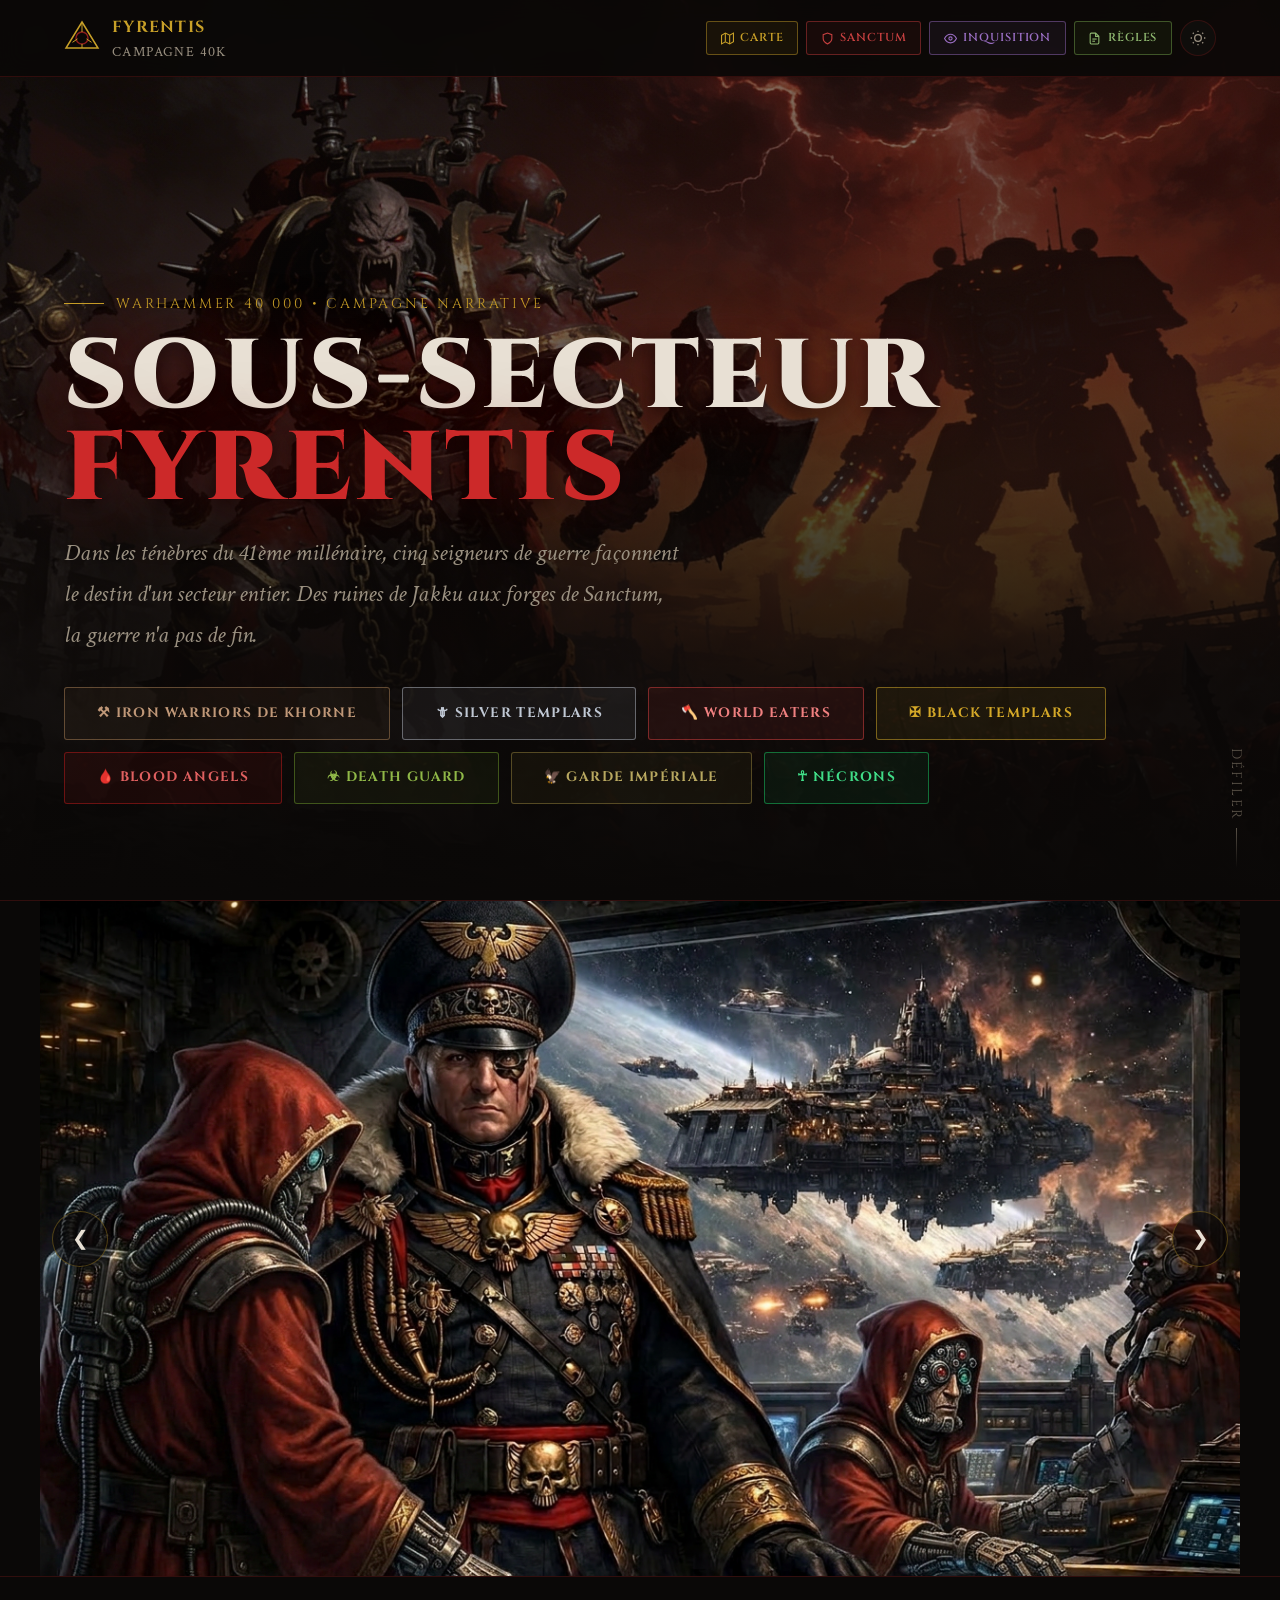
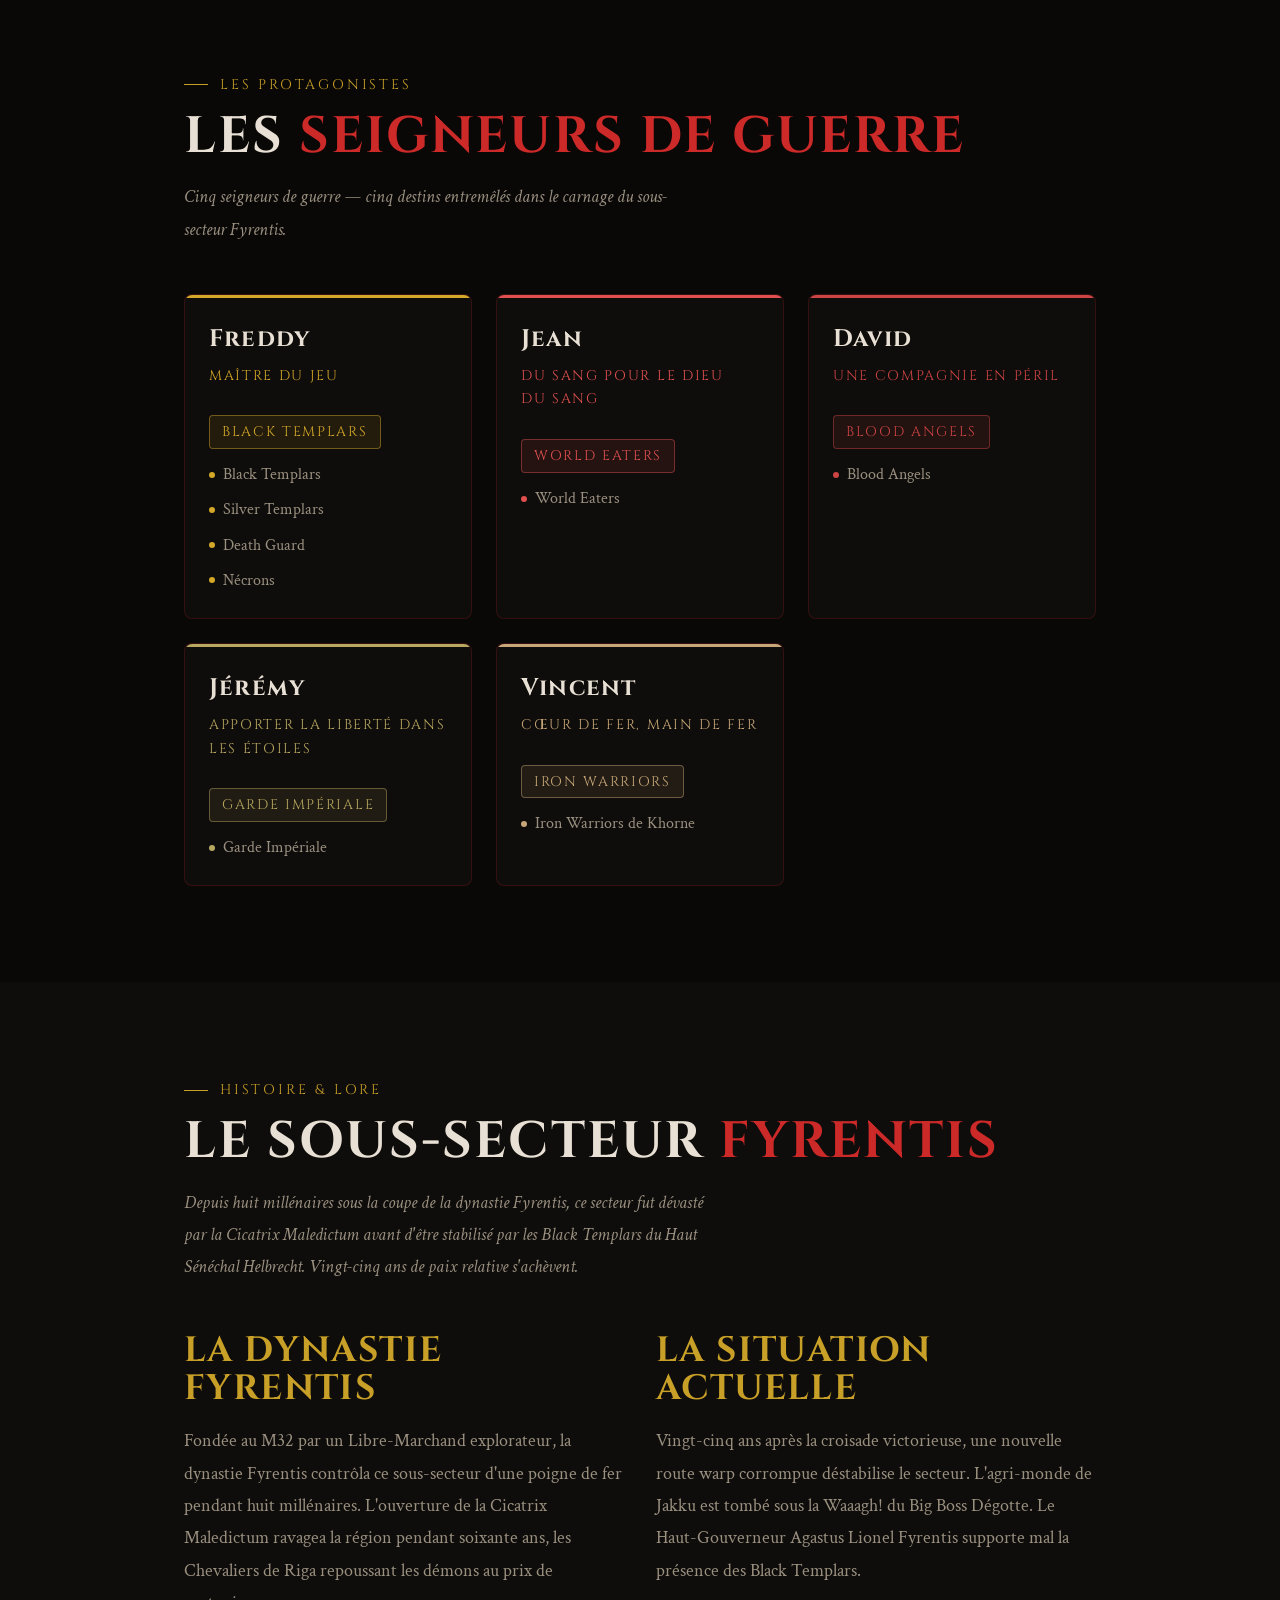
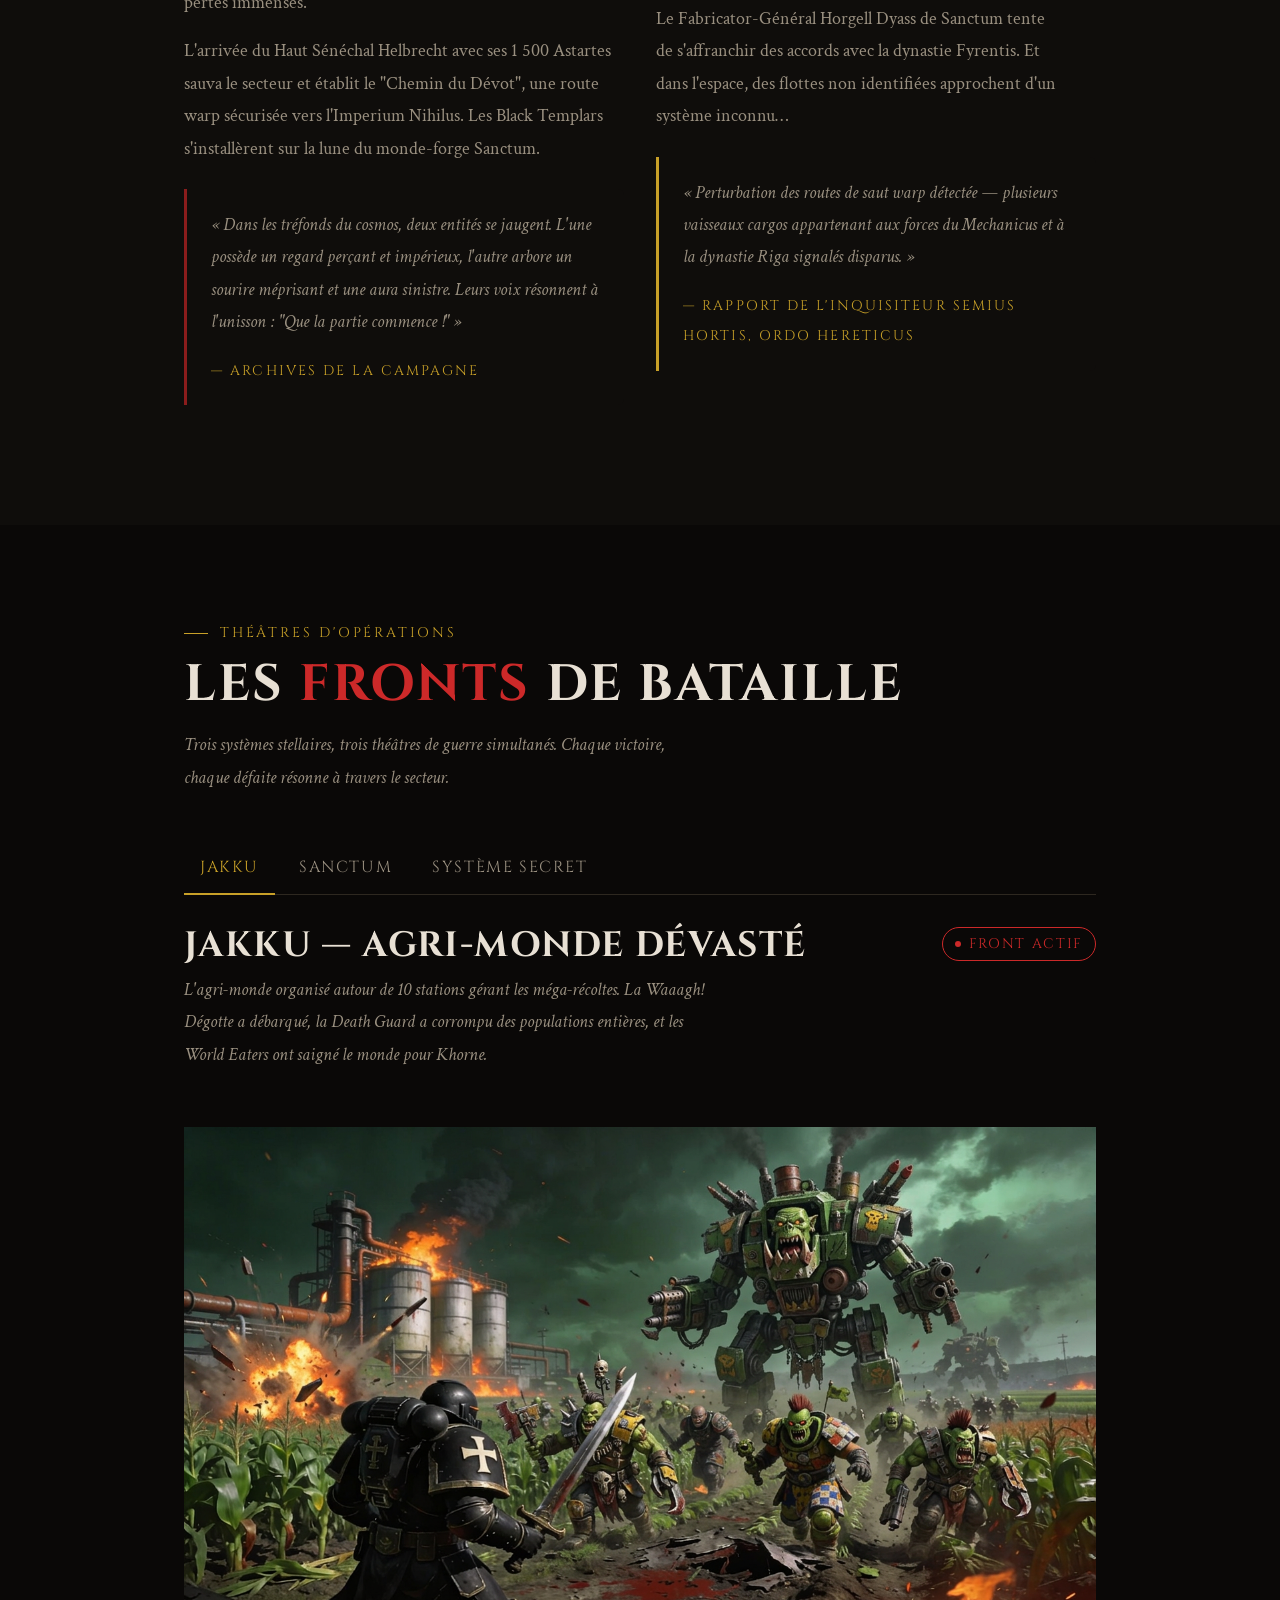
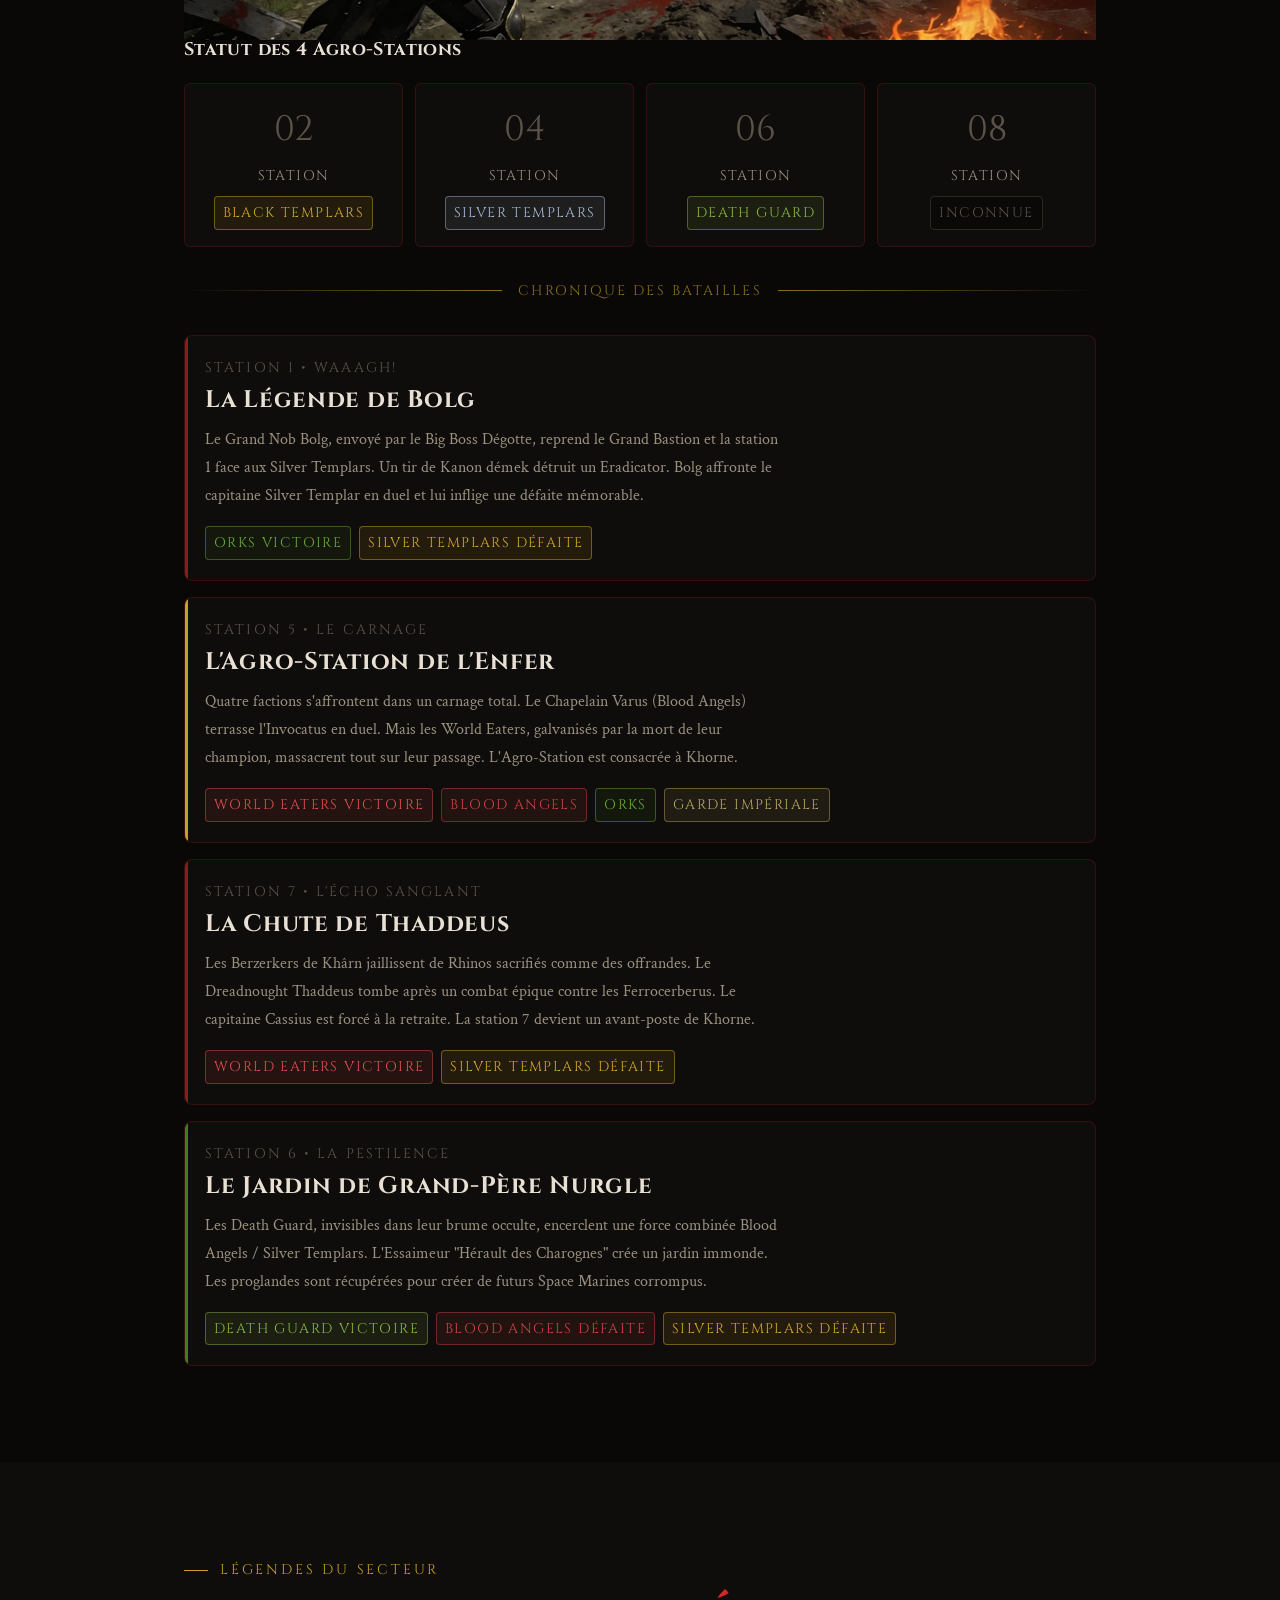
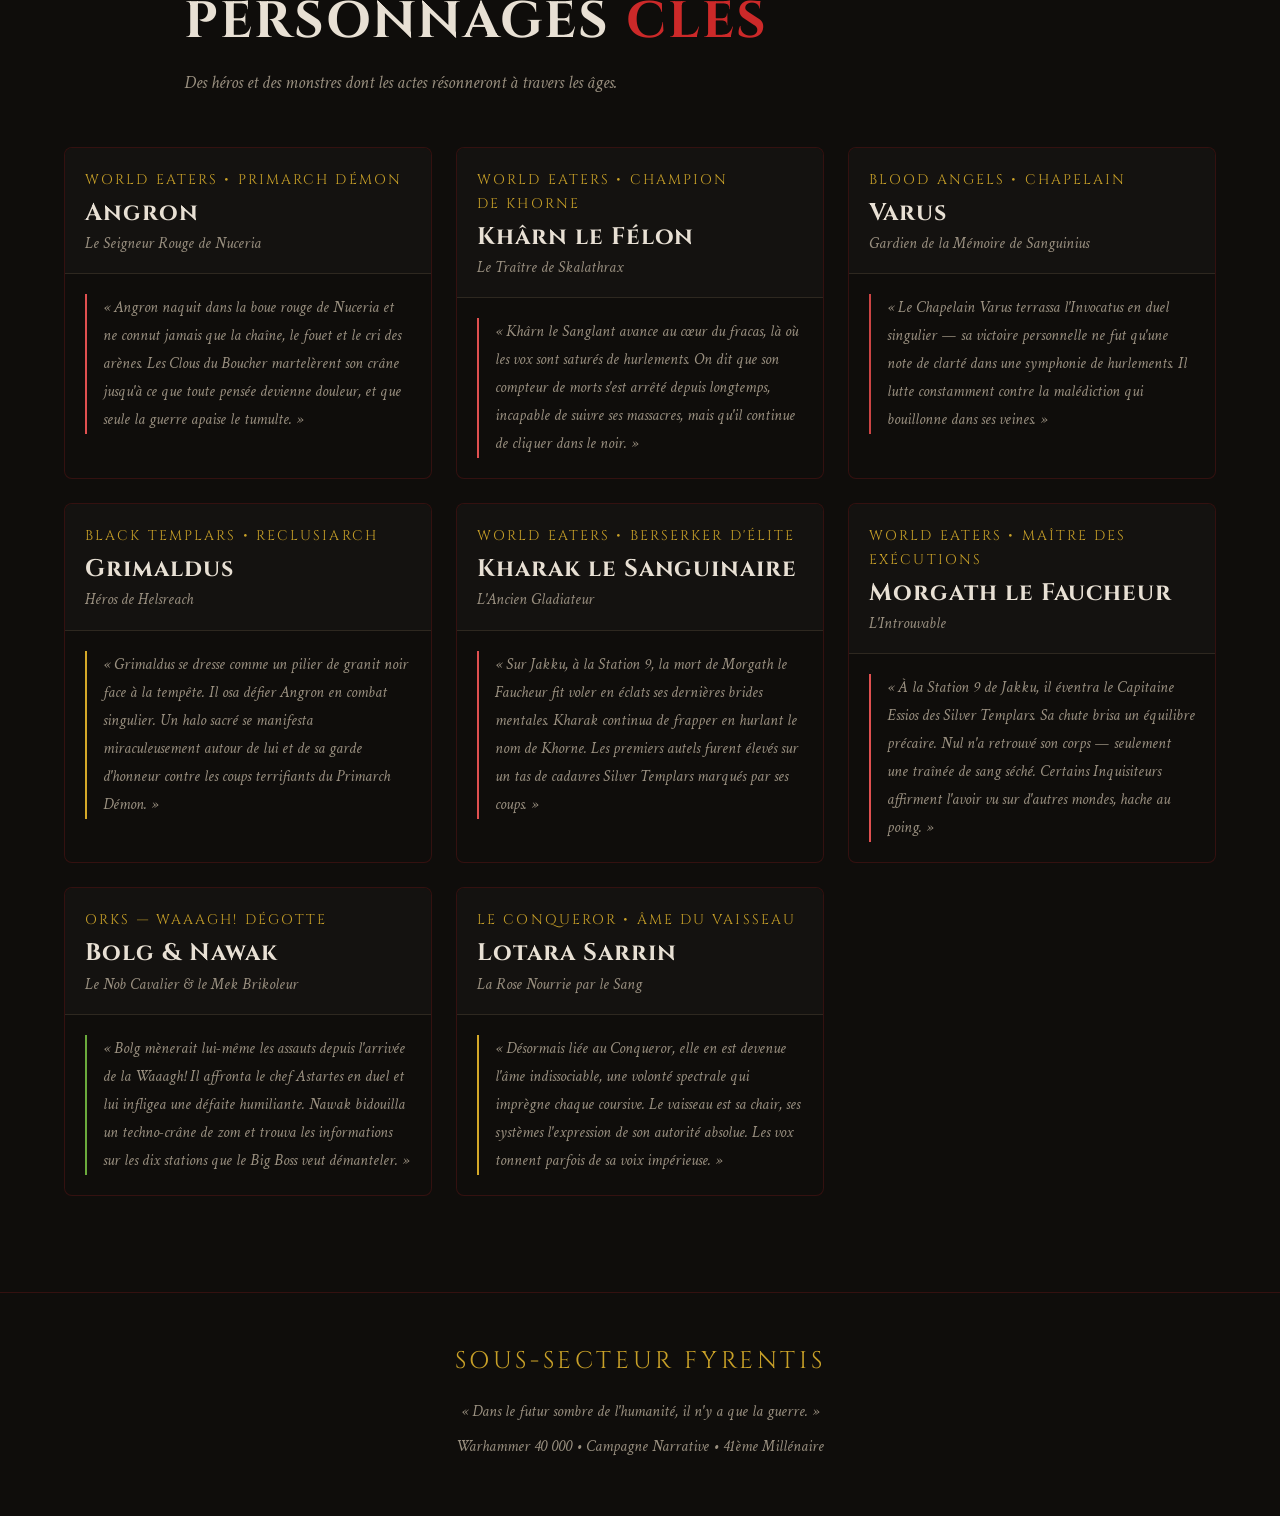
==== index.html @ fc130195 "image en plus" ====
<!DOCTYPE html>
<html lang="fr" data-theme="dark">
<head>
  <meta charset="UTF-8">
  <meta name="viewport" content="width=device-width, initial-scale=1.0">
  <title>Campagne Fyrentis — Warhammer 40K</title>
  <link rel="preconnect" href="https://fonts.googleapis.com">
  <link rel="preconnect" href="https://fonts.gstatic.com" crossorigin>
  <link href="https://fonts.googleapis.com/css2?family=Cinzel:wght@400;600;700;900&family=Crimson+Text:ital,wght@0,400;0,600;1,400&display=swap" rel="stylesheet">
  <link rel="stylesheet" href="assets/css/style.css">
  <style>
    /* ── BOUTONS DE NAVIGATION PAGES ─────────────────────────────────────── */
    .nav-page-links {
      display: flex;
      gap: 0.5rem;
      align-items: center;
    }
    .btn-nav-page {
      display: inline-flex;
      align-items: center;
      gap: 0.4rem;
      padding: 0.4rem 0.85rem;
      font-family: 'Cinzel', serif;
      font-size: 0.72rem;
      font-weight: 600;
      letter-spacing: 0.08em;
      text-transform: uppercase;
      text-decoration: none;
      border-radius: 3px;
      border: 1px solid;
      transition: background 180ms ease, color 180ms ease, border-color 180ms ease, box-shadow 180ms ease;
      cursor: pointer;
      white-space: nowrap;
    }
    .btn-nav-page--carte {
      color: #c8a028;
      border-color: rgba(200, 160, 40, 0.45);
      background: rgba(200, 160, 40, 0.07);
    }
    .btn-nav-page--carte:hover {
      background: rgba(200, 160, 40, 0.18);
      border-color: #c8a028;
      box-shadow: 0 0 10px rgba(200, 160, 40, 0.25);
      color: #e8c050;
    }
    .btn-nav-page--sanctum {
      color: #c84040;
      border-color: rgba(200, 60, 60, 0.45);
      background: rgba(200, 60, 60, 0.07);
    }
    .btn-nav-page--sanctum:hover {
      background: rgba(200, 60, 60, 0.18);
      border-color: #c84040;
      box-shadow: 0 0 10px rgba(200, 60, 60, 0.25);
      color: #e06060;
    }
    /* ── RÈGLES : Thème Codex Warhammer — vert bronze / parchamin de guerre ── */
    .btn-nav-page--regles {
      color: #8fb870;
      border-color: rgba(120, 168, 80, 0.45);
      background: rgba(80, 120, 40, 0.10);
    }
    .btn-nav-page--regles:hover {
      background: rgba(90, 130, 45, 0.22);
      border-color: #9ac878;
      box-shadow: 0 0 12px rgba(100, 160, 50, 0.30), 0 0 4px rgba(180, 140, 60, 0.15);
      color: #b8d898;
    }
    .btn-nav-page--inquisition {
      color: #9b6fc4;
      border-color: rgba(155, 111, 196, 0.45);
      background: rgba(155, 111, 196, 0.07);
    }
    .btn-nav-page--inquisition:hover {
      background: rgba(155, 111, 196, 0.18);
      border-color: #9b6fc4;
      box-shadow: 0 0 10px rgba(155, 111, 196, 0.28);
      color: #c090e8;
    }
    [data-theme="light"] .btn-nav-page--carte {
      color: #8a6800;
      border-color: rgba(138, 104, 0, 0.4);
      background: rgba(138, 104, 0, 0.06);
    }
    [data-theme="light"] .btn-nav-page--carte:hover {
      background: rgba(138, 104, 0, 0.14);
      border-color: #8a6800;
    }
    [data-theme="light"] .btn-nav-page--sanctum {
      color: #8b1c1c;
      border-color: rgba(139, 28, 28, 0.4);
      background: rgba(139, 28, 28, 0.06);
    }
    [data-theme="light"] .btn-nav-page--sanctum:hover {
      background: rgba(139, 28, 28, 0.14);
      border-color: #8b1c1c;
    }
    [data-theme="light"] .btn-nav-page--regles {
      color: #3a6020;
      border-color: rgba(58, 96, 32, 0.4);
      background: rgba(58, 96, 32, 0.06);
    }
    [data-theme="light"] .btn-nav-page--regles:hover {
      background: rgba(58, 96, 32, 0.16);
      border-color: #3a6020;
      color: #1e3a0e;
    }
    [data-theme="light"] .btn-nav-page--inquisition {
      color: #5a2a8a;
      border-color: rgba(90, 42, 138, 0.4);
      background: rgba(90, 42, 138, 0.06);
    }
    [data-theme="light"] .btn-nav-page--inquisition:hover {
      background: rgba(90, 42, 138, 0.14);
      border-color: #5a2a8a;
    }
    /* ── BLOC HERO CTA ───────────────────────────────────────────────────────── */
    .hero-nav-btns {
      display: flex;
      flex-wrap: wrap;
      gap: 0.75rem;
      margin-top: 1.5rem;
    }
    .btn-hero-page {
      display: inline-flex;
      align-items: center;
      gap: 0.5rem;
      padding: 0.65rem 1.4rem;
      font-family: 'Cinzel', serif;
      font-size: 0.78rem;
      font-weight: 700;
      letter-spacing: 0.1em;
      text-transform: uppercase;
      text-decoration: none;
      border-radius: 3px;
      border: 1px solid;
      backdrop-filter: blur(4px);
      transition: background 200ms ease, border-color 200ms ease, box-shadow 200ms ease, transform 120ms ease;
    }
    .btn-hero-page:hover { transform: translateY(-1px); }
    .btn-hero-page:active { transform: translateY(0); }
    .btn-hero-page--carte {
      color: #f0d070;
      border-color: rgba(200, 160, 40, 0.6);
      background: rgba(200, 160, 40, 0.12);
    }
    .btn-hero-page--carte:hover {
      background: rgba(200, 160, 40, 0.22);
      border-color: #c8a028;
      box-shadow: 0 0 18px rgba(200, 160, 40, 0.3);
    }
    .btn-hero-page--sanctum {
      color: #f08080;
      border-color: rgba(200, 60, 60, 0.6);
      background: rgba(200, 60, 60, 0.12);
    }
    .btn-hero-page--sanctum:hover {
      background: rgba(200, 60, 60, 0.22);
      border-color: #c84040;
      box-shadow: 0 0 18px rgba(200, 60, 60, 0.3);
    }
    @media (max-width: 600px) {
      .nav-page-links { gap: 0.35rem; }
      .btn-nav-page { font-size: 0.65rem; padding: 0.35rem 0.6rem; }
      .btn-hero-page { font-size: 0.72rem; padding: 0.55rem 1rem; }
    }

    /* ── BOUTONS ARMÉES HERO ─────────────────────────────────────────────────────── */
    .btn-armee {
      display: inline-flex;
      align-items: center;
      gap: 0.55rem;
      padding: 0.85rem 2rem;
      font-family: 'Cinzel', serif;
      font-size: 0.85rem;
      font-weight: 700;
      letter-spacing: 0.1em;
      text-transform: uppercase;
      text-decoration: none;
      border-radius: 3px;
      border: 1px solid;
      transition: background 200ms ease, border-color 200ms ease, box-shadow 200ms ease, transform 120ms ease;
    }
    .btn-armee:hover  { transform: translateY(-1px); }
    .btn-armee:active { transform: translateY(0); }
    .btn-armee--iw { color:#c09878; border-color:rgba(160,120,80,.55); background:rgba(122,90,60,.10); }
    .btn-armee--iw:hover { background:rgba(122,90,60,.22); border-color:#a07848; box-shadow:0 0 20px rgba(140,60,20,.30); color:#d8b898; }
    .btn-armee--st { color:#c0c8d4; border-color:rgba(192,200,212,.45); background:rgba(192,200,212,.07); }
    .btn-armee--st:hover { background:rgba(192,200,212,.16); border-color:#c0c8d4; box-shadow:0 0 20px rgba(192,200,212,.22); color:#e0e6f0; }
    .btn-armee--we { color:#f08080; border-color:rgba(200,60,60,.55); background:rgba(200,60,60,.10); }
    .btn-armee--we:hover { background:rgba(200,60,60,.22); border-color:#c84040; box-shadow:0 0 22px rgba(200,60,60,.35); color:#ffaaaa; }
    .btn-armee--bt { color:#d4a828; border-color:rgba(200,160,40,.55); background:rgba(200,160,40,.08); }
    .btn-armee--bt:hover { background:rgba(200,160,40,.20); border-color:#c8a028; box-shadow:0 0 22px rgba(200,160,40,.28); color:#f0c840; }
    .btn-armee--ba { color:#e06060; border-color:rgba(176,26,26,.55); background:rgba(176,26,26,.10); }
    .btn-armee--ba:hover { background:rgba(176,26,26,.22); border-color:#b01a1a; box-shadow:0 0 22px rgba(176,26,26,.35); color:#ff9090; }
    .btn-armee--dg { color:#90b848; border-color:rgba(100,140,40,.55); background:rgba(80,110,30,.10); }
    .btn-armee--dg:hover { background:rgba(80,110,30,.22); border-color:#6a9030; box-shadow:0 0 22px rgba(100,140,40,.28); color:#b0d868; }
    .btn-armee--gi { color:#b8a860; border-color:rgba(138,122,58,.55); background:rgba(138,122,58,.08); }
    .btn-armee--gi:hover { background:rgba(138,122,58,.20); border-color:#8a7a3a; box-shadow:0 0 20px rgba(138,122,58,.25); color:#d8c878; }
    .btn-armee--nc { color:#40dd88; border-color:rgba(26,200,100,.50); background:rgba(26,200,100,.07); }
    .btn-armee--nc:hover { background:rgba(26,200,100,.16); border-color:#1aff7a; box-shadow:0 0 22px rgba(26,255,122,.28); color:#80ffb8; }
    [data-theme="light"] .btn-armee--iw { color:#5a3a18; border-color:rgba(90,58,24,.5);  background:rgba(90,58,24,.06); }
    [data-theme="light"] .btn-armee--iw:hover { background:rgba(90,58,24,.14); border-color:#5a3a18; color:#3a2008; }
    [data-theme="light"] .btn-armee--st { color:#2a3a50; border-color:rgba(42,58,80,.5);  background:rgba(42,58,80,.06); }
    [data-theme="light"] .btn-armee--st:hover { background:rgba(42,58,80,.14); border-color:#2a3a50; color:#101a28; }
    [data-theme="light"] .btn-armee--we { color:#8b1c1c; border-color:rgba(139,28,28,.5); background:rgba(139,28,28,.06); }
    [data-theme="light"] .btn-armee--we:hover { background:rgba(139,28,28,.14); border-color:#8b1c1c; color:#5c0d0d; }
    [data-theme="light"] .btn-armee--bt { color:#7a5800; border-color:rgba(122,88,0,.5);  background:rgba(122,88,0,.06); }
    [data-theme="light"] .btn-armee--bt:hover { background:rgba(122,88,0,.14); border-color:#7a5800; color:#4a3200; }
    [data-theme="light"] .btn-armee--ba { color:#7a0c0c; border-color:rgba(122,12,12,.5); background:rgba(122,12,12,.06); }
    [data-theme="light"] .btn-armee--ba:hover { background:rgba(122,12,12,.14); border-color:#7a0c0c; color:#4a0404; }
    [data-theme="light"] .btn-armee--dg { color:#3a5a10; border-color:rgba(58,90,16,.5);  background:rgba(58,90,16,.06); }
    [data-theme="light"] .btn-armee--dg:hover { background:rgba(58,90,16,.14); border-color:#3a5a10; color:#1a3000; }
    [data-theme="light"] .btn-armee--gi { color:#4a4010; border-color:rgba(74,64,16,.5);  background:rgba(74,64,16,.06); }
    [data-theme="light"] .btn-armee--gi:hover { background:rgba(74,64,16,.14); border-color:#4a4010; color:#282000; }
    [data-theme="light"] .btn-armee--nc { color:#006a30; border-color:rgba(0,106,48,.5);  background:rgba(0,106,48,.06); }
    [data-theme="light"] .btn-armee--nc:hover { background:rgba(0,106,48,.14); border-color:#006a30; color:#003a18; }

    /* ── PLAYER CARDS — alignées sur la palette armée principale du joueur ───── */
    /*
     * Jean   (red)    → World Eaters (--we)
     * David  (blue)   → Blood Angels (--ba)
     * Jérémy (green)  → Garde Impériale (--gi)
     * Vincent(purple) → Iron Warriors de Khorne (--iw)
     * Freddy (gold)   → Black Templars / MJ (--bt)
     */
    .player-card--red::before    { background: var(--army-we-fg); }
    .player-card--blue::before   { background: var(--army-ba-fg); }
    .player-card--green::before  { background: var(--army-gi-fg); }
    .player-card--purple::before { background: var(--army-iw-fg); }
    .player-card--gold::before   { background: var(--army-bt-fg); }

    .player-card--red   .player-armies li::before { background: var(--army-we-fg); }
    .player-card--blue  .player-armies li::before { background: var(--army-ba-fg); }
    .player-card--green .player-armies li::before { background: var(--army-gi-fg); }
    .player-card--purple .player-armies li::before { background: var(--army-iw-fg); }
    .player-card--gold  .player-armies li::before { background: var(--army-bt-fg); }

    /* Couleur du rôle joueur (la petite ligne en Cinzel sous le nom) */
    .player-card--red   .player-role { color: var(--army-we-fg); }
    .player-card--blue  .player-role { color: var(--army-ba-fg); }
    .player-card--green .player-role { color: var(--army-gi-fg); }
    .player-card--purple .player-role { color: var(--army-iw-fg); }
    .player-card--gold  .player-role { color: var(--army-bt-fg); }

    /* Hover glow sur les cartes joueurs */
    .player-card--red:hover    { box-shadow: 0 8px 32px rgba(224, 80, 80, 0.18); }
    .player-card--blue:hover   { box-shadow: 0 8px 32px rgba(204, 68, 68, 0.18); }
    .player-card--green:hover  { box-shadow: 0 8px 32px rgba(184, 168, 96, 0.18); }
    .player-card--purple:hover { box-shadow: 0 8px 32px rgba(200, 168, 120, 0.18); }
    .player-card--gold:hover   { box-shadow: 0 8px 32px rgba(212, 168, 40, 0.18); }

    /* ── CHAR-LORE — barre gauche par armée (alias génériques → codes armée) ── */
    /*
     * .red   → World Eaters → --army-we-bar
     * .blue  → Blood Angels → --army-ba-bar
     * .gold  → Black Templars/Grimdark → --army-bt-bar
     * .green → Orks         → couleur ork
     */
    .char-lore.red   { border-left-color: var(--army-we-bar); color: var(--color-text-muted); }
    .char-lore.blue  { border-left-color: var(--army-ba-bar); color: var(--color-text-muted); }
    .char-lore.gold  { border-left-color: var(--army-bt-bar); color: var(--color-text-muted); }
    .char-lore.green { border-left-color: #6aaa3c; color: var(--color-text-muted); }

    /* ── FACTION TAGS — ork style cohérent avec les autres armées ────────────── */
    .faction-tag--ork {
      background: rgba(58, 106, 28, 0.12);
      border-color: rgba(106, 170, 60, 0.45);
      color: #6aaa3c;
    }
    .faction-tag--ork:where(*)  { /* précision sans surcharge */ }

    /* ── LIGHT MODE overrides pour player-cards ─────────────────────────────── */
    [data-theme="light"] .player-card--red::before    { background: var(--army-we-fg); }
    [data-theme="light"] .player-card--blue::before   { background: var(--army-ba-fg); }
    [data-theme="light"] .player-card--green::before  { background: var(--army-gi-fg); }
    [data-theme="light"] .player-card--purple::before { background: var(--army-iw-fg); }
    [data-theme="light"] .player-card--gold::before   { background: var(--army-bt-fg); }

    [data-theme="light"] .player-card--red   .player-armies li::before { background: var(--army-we-fg); }
    [data-theme="light"] .player-card--blue  .player-armies li::before { background: var(--army-ba-fg); }
    [data-theme="light"] .player-card--green .player-armies li::before { background: var(--army-gi-fg); }
    [data-theme="light"] .player-card--purple .player-armies li::before { background: var(--army-iw-fg); }
    [data-theme="light"] .player-card--gold  .player-armies li::before { background: var(--army-bt-fg); }

    [data-theme="light"] .player-card--red   .player-role { color: var(--army-we-fg); }
    [data-theme="light"] .player-card--blue  .player-role { color: var(--army-ba-fg); }
    [data-theme="light"] .player-card--green .player-role { color: var(--army-gi-fg); }
    [data-theme="light"] .player-card--purple .player-role { color: var(--army-iw-fg); }
    [data-theme="light"] .player-card--gold  .player-role { color: var(--army-bt-fg); }
  </style>
</head>
<body>

<nav class="nav" id="nav">
  <div class="nav-inner">
    <a href="#" class="nav-logo" aria-label="Campagne Fyrentis">
      <svg class="nav-logo-icon" viewBox="0 0 36 36" fill="none" aria-hidden="true">
        <polygon points="18,2 34,28 2,28" fill="none" stroke="currentColor" stroke-width="1.5" color="#c8a028"/>
        <circle cx="18" cy="18" r="6" fill="none" stroke="currentColor" stroke-width="1.5" color="#8b1c1c"/>
        <line x1="18" y1="2" x2="18" y2="12" stroke="currentColor" stroke-width="1" color="#c8a028"/>
        <line x1="18" y1="24" x2="18" y2="28" stroke="currentColor" stroke-width="1" color="#c8a028"/>
        <line x1="8.5" y1="22.3" x2="13.5" y2="18.9" stroke="currentColor" stroke-width="1" color="#c8a028"/>
        <line x1="27.5" y1="22.3" x2="22.5" y2="18.9" stroke="currentColor" stroke-width="1" color="#c8a028"/>
      </svg>
      <div>
        <span class="nav-logo-text">Fyrentis</span>
        <span class="nav-logo-sub">Campagne 40K</span>
      </div>
    </a>
    <div class="nav-actions">
      <div class="nav-page-links">
        <a href="carte.html" class="btn-nav-page btn-nav-page--carte" aria-label="Voir la Carte du secteur">
          <svg width="13" height="13" viewBox="0 0 24 24" fill="none" stroke="currentColor" stroke-width="2" aria-hidden="true"><polygon points="1 6 1 22 8 18 16 22 23 18 23 2 16 6 8 2 1 6"/><line x1="8" y1="2" x2="8" y2="18"/><line x1="16" y1="6" x2="16" y2="22"/></svg>
          Carte
        </a>
        <a href="sanctum.html" class="btn-nav-page btn-nav-page--sanctum" aria-label="Accéder au Sanctum">
          <svg width="13" height="13" viewBox="0 0 24 24" fill="none" stroke="currentColor" stroke-width="2" aria-hidden="true"><path d="M12 22s8-4 8-10V5l-8-3-8 3v7c0 6 8 10 8 10z"/></svg>
          Sanctum
        </a>
		<a href="rapports-inquisiteurs.html" class="btn-nav-page btn-nav-page--inquisition" aria-label="Lire les Rapports Inquisitoriaux">
          <svg width="13" height="13" viewBox="0 0 24 24" fill="none" stroke="currentColor" stroke-width="2" aria-hidden="true"><path d="M1 12s4-8 11-8 11 8 11 8-4 8-11 8-11-8-11-8z"/><circle cx="12" cy="12" r="3"/></svg>
          Inquisition
        </a>
        <a href="regles.html" class="btn-nav-page btn-nav-page--regles" aria-label="Consulter les Règles Narratives">
          <svg width="13" height="13" viewBox="0 0 24 24" fill="none" stroke="currentColor" stroke-width="2" aria-hidden="true"><path d="M14 2H6a2 2 0 0 0-2 2v16a2 2 0 0 0 2 2h12a2 2 0 0 0 2-2V8z"/><polyline points="14 2 14 8 20 8"/><line x1="8" y1="13" x2="16" y2="13"/><line x1="8" y1="17" x2="13" y2="17"/></svg>
          Règles
        </a>
      </div>
      <button class="btn-theme" data-theme-toggle aria-label="Basculer le thème">
        <svg width="16" height="16" viewBox="0 0 24 24" fill="none" stroke="currentColor" stroke-width="2"><path d="M21 12.79A9 9 0 1 1 11.21 3 7 7 0 0 0 21 12.79z"/></svg>
      </button>
      <button class="nav-mobile-toggle" id="nav-toggle" aria-label="Menu" aria-expanded="false">
        <svg width="18" height="18" viewBox="0 0 24 24" fill="none" stroke="currentColor" stroke-width="2"><line x1="3" y1="6" x2="21" y2="6"/><line x1="3" y1="12" x2="21" y2="12"/><line x1="3" y1="18" x2="21" y2="18"/></svg>
      </button>
    </div>
  </div>
</nav>

<header class="hero" id="top">
  <div class="hero-bg">
    <img class="hero-img" src="assets/img/berserk.png" alt="Angron et le Titan Syrgalah mènent les World Eaters à la bataille" width="1920" height="1080" loading="eager">
    <div class="hero-overlay"></div>
  </div>
  <div class="hero-content">
    <p class="hero-eyebrow">Warhammer 40 000 • Campagne Narrative</p>
    <h1 class="hero-title">Sous-Secteur<br><span>Fyrentis</span></h1>
    <p class="hero-subtitle">Dans les ténèbres du 41ème millénaire, cinq seigneurs de guerre façonnent le destin d'un secteur entier. Des ruines de Jakku aux forges de Sanctum, la guerre n'a pas de fin.</p>
    <div class="hero-badges">
      <a href="iron-warriors-de-khorne.html" class="btn-armee btn-armee--iw">⚒ Iron Warriors de Khorne</a>
      <a href="silver-templars.html"         class="btn-armee btn-armee--st">🗡 Silver Templars</a>
      <a href="world-eaters.html"            class="btn-armee btn-armee--we">🪓 World Eaters</a>
      <a href="black-templars.html"          class="btn-armee btn-armee--bt">✠ Black Templars</a>
      <a href="blood-angels.html"            class="btn-armee btn-armee--ba">🩸 Blood Angels</a>
      <a href="death-guard.html"             class="btn-armee btn-armee--dg">☣ Death Guard</a>
      <a href="garde-imperiale.html"         class="btn-armee btn-armee--gi">🦅 Garde Impériale</a>
      <a href="necrons.html"                 class="btn-armee btn-armee--nc">☥ Nécrons</a>
    </div>
  </div>
  <span class="hero-scroll" aria-hidden="true">Défiler</span>
</header>

<!-- ============================================================
     CARROUSEL — Galerie de la Campagne Fyrentis
     Images actives : 1,2,3,4,5,6,7,8,9,10,11,12,13,14,15,16,17,18,19,20,21,22,23,24,25
============================================================ -->
<section class="carousel-section" aria-label="Galerie de la campagne Fyrentis" role="region">
  <div class="carousel" id="main-carousel">

    <ul class="carousel__track-wrapper" role="list">

      <li class="carousel__slide is-active" role="listitem">
        <img src="assets/img/carroussel/0.jpg" loading="eager">
      </li>
      <li class="carousel__slide is-active" role="listitem">
        <img src="assets/img/carroussel/1.jpg" loading="eager">
      </li>
	  <li class="carousel__slide" role="listitem">
        <img src="assets/img/carroussel/2.jpg" loading="lazy">
      </li>
      <li class="carousel__slide" role="listitem">
        <img src="assets/img/carroussel/3.jpg" loading="lazy">
      </li>
      <li class="carousel__slide" role="listitem">
        <img src="assets/img/carroussel/4.jpg" loading="lazy">
      </li>
      <li class="carousel__slide" role="listitem">
        <img src="assets/img/carroussel/5.jpg" loading="lazy">
      </li>
      <li class="carousel__slide" role="listitem">
        <img src="assets/img/carroussel/6.jpg" loading="lazy">
      </li>
	  <li class="carousel__slide" role="listitem">
        <img src="assets/img/carroussel/7.jpg" loading="lazy">
      </li>
      <li class="carousel__slide" role="listitem">
        <img src="assets/img/carroussel/8.jpg" loading="lazy">
      </li>
      <li class="carousel__slide" role="listitem">
        <img src="assets/img/carroussel/9.jpg" loading="lazy">
      </li>
      <li class="carousel__slide" role="listitem">
        <img src="assets/img/carroussel/10.jpg" loading="lazy">
      </li>
      <li class="carousel__slide" role="listitem">
        <img src="assets/img/carroussel/11.jpg" loading="lazy">
      </li>
      <li class="carousel__slide" role="listitem">
        <img src="assets/img/carroussel/12.jpg" loading="lazy">
      </li>
      <li class="carousel__slide" role="listitem">
        <img src="assets/img/carroussel/13.jpg" loading="lazy">
      </li>
      <li class="carousel__slide" role="listitem">
        <img src="assets/img/carroussel/14.jpg" loading="lazy">
      </li>
      <li class="carousel__slide" role="listitem">
        <img src="assets/img/carroussel/15.jpg" loading="lazy">
      </li>
      <li class="carousel__slide" role="listitem">
        <img src="assets/img/carroussel/16.jpg" loading="lazy">
      </li>
      <li class="carousel__slide" role="listitem">
        <img src="assets/img/carroussel/17.jpg" loading="lazy">
      </li>
      <li class="carousel__slide" role="listitem">
        <img src="assets/img/carroussel/18.jpg" loading="lazy">
      </li>
      <li class="carousel__slide" role="listitem">
        <img src="assets/img/carroussel/19.jpg" loading="lazy">
      </li>
      <li class="carousel__slide" role="listitem">
        <img src="assets/img/carroussel/20.jpg" loading="lazy">
      </li>
      <li class="carousel__slide" role="listitem">
        <img src="assets/img/carroussel/21.jpg" loading="lazy">
      </li>
      <li class="carousel__slide" role="listitem">
        <img src="assets/img/carroussel/22.jpg" loading="lazy">
      </li>
      <li class="carousel__slide" role="listitem">
        <img src="assets/img/carroussel/23.jpg" loading="lazy">
      </li>
      <li class="carousel__slide" role="listitem">
        <img src="assets/img/carroussel/24.jpg" loading="lazy">
      </li>
      <li class="carousel__slide" role="listitem">
        <img src="assets/img/carroussel/25.jpg" loading="lazy">
      </li>
	  <li class="carousel__slide" role="listitem">
        <img src="assets/img/carroussel/26.jpg" loading="lazy">
      </li>
      <li class="carousel__slide" role="listitem">
        <img src="assets/img/carroussel/27.jpg" loading="lazy">
      </li>
    </ul>

    <button class="carousel__btn carousel__btn--prev" aria-label="Image précédente">&#10094;</button>
    <button class="carousel__btn carousel__btn--next" aria-label="Image suivante">&#10095;</button>
    <div class="carousel__dots" role="tablist" aria-label="Sélection de slide"></div>

  </div>
</section>

<!-- JOUEURS -->
<section id="joueurs">
  <div class="container">
    <div class="section-header reveal">
      <p class="section-eyebrow">Les Protagonistes</p>
      <h2 class="section-title">Les <span>seigneurs de guerre</span></h2>
      <p class="section-desc">Cinq seigneurs de guerre — cinq destins entremêlés dans le carnage du sous-secteur Fyrentis.</p>
    </div>
    <div class="players-grid" id="players-grid"></div>
  </div>
</section>

<!-- CONTEXTE -->
<section id="contexte" class="bg-surface">
  <div class="container">
    <div class="section-header reveal">
      <p class="section-eyebrow">Histoire &amp; Lore</p>
      <h2 class="section-title">Le Sous-Secteur <span>Fyrentis</span></h2>
      <p class="section-desc" id="lore-desc"></p>
    </div>
    <div class="lore-grid" id="lore-grid"></div>
  </div>
</section>

<!-- FRONTS -->
<section id="fronts">
  <div class="container">
    <div class="section-header reveal">
      <p class="section-eyebrow">Théâtres d'Opérations</p>
      <h2 class="section-title">Les <span>Fronts</span> de Bataille</h2>
      <p class="section-desc">Trois systèmes stellaires, trois théâtres de guerre simultanés. Chaque victoire, chaque défaite résonne à travers le secteur.</p>
    </div>
    <div class="fronts-tabs" id="fronts-tabs" role="tablist"></div>
    <div id="fronts-panels"></div>
  </div>
</section>

<!-- PERSONNAGES -->
<section id="personnages" class="bg-surface">
  <div class="container--wide">
    <div class="container">
      <div class="section-header reveal">
        <p class="section-eyebrow">Légendes du Secteur</p>
        <h2 class="section-title">Personnages <span>Clés</span></h2>
        <p class="section-desc">Des héros et des monstres dont les actes résonneront à travers les âges.</p>
      </div>
    </div>
    <div class="chars-grid" id="chars-grid"></div>
  </div>
</section>

<footer>
  <div class="container">
    <div class="footer-logo">Sous-Secteur Fyrentis</div>
    <p class="footer-line">« Dans le futur sombre de l'humanité, il n'y a que la guerre. »</p>
    <p class="footer-line">Warhammer 40 000 • Campagne Narrative • 41ème Millénaire</p>
  </div>
</footer>

<a href="#top" class="back-top" id="back-top" aria-label="Retour en haut">
  <svg width="16" height="16" viewBox="0 0 24 24" fill="none" stroke="currentColor" stroke-width="2"><polyline points="18 15 12 9 6 15"/></svg>
</a>

<script>
(function () {

  // ── THEME TOGGLE
  const themeBtn = document.querySelector('[data-theme-toggle]');
  const root = document.documentElement;
  let theme = root.getAttribute('data-theme') || (matchMedia('(prefers-color-scheme: dark)').matches ? 'dark' : 'light');
  root.setAttribute('data-theme', theme);
  function updateThemeBtn() {
    if (!themeBtn) return;
    themeBtn.innerHTML = theme === 'dark'
      ? '<svg width="16" height="16" viewBox="0 0 24 24" fill="none" stroke="currentColor" stroke-width="2"><circle cx="12" cy="12" r="5"/><path d="M12 1v2M12 21v2M4.22 4.22l1.42 1.42M18.36 18.36l1.42 1.42M1 12h2M21 12h2M4.22 19.78l1.42-1.42M18.36 5.64l1.42-1.42"/></svg>'
      : '<svg width="16" height="16" viewBox="0 0 24 24" fill="none" stroke="currentColor" stroke-width="2"><path d="M21 12.79A9 9 0 1 1 11.21 3 7 7 0 0 0 21 12.79z"/></svg>';
    themeBtn.setAttribute('aria-label', 'Basculer vers le mode ' + (theme === 'dark' ? 'clair' : 'sombre'));
  }
  updateThemeBtn();
  if (themeBtn) themeBtn.addEventListener('click', () => { theme = theme === 'dark' ? 'light' : 'dark'; root.setAttribute('data-theme', theme); updateThemeBtn(); });

  // ── NAV SCROLL + BACK-TO-TOP
  const nav = document.getElementById('nav');
  window.addEventListener('scroll', () => {
    nav.classList.toggle('nav--scrolled', window.scrollY > 60);
    document.getElementById('back-top').classList.toggle('visible', window.scrollY > 300);
  }, { passive: true });

  // ── REVEAL ON SCROLL
  function initReveal() {
    const obs = new IntersectionObserver(entries => {
      entries.forEach(e => { if (e.isIntersecting) { e.target.classList.add('visible'); obs.unobserve(e.target); } });
    }, { threshold: 0.1, rootMargin: '0px 0px -40px 0px' });
    document.querySelectorAll('.reveal').forEach(el => obs.observe(el));
  }

  // ── TABS
  function initTabs() {
    const tabs   = document.querySelectorAll('.front-tab');
    const panels = document.querySelectorAll('.front-panel');
    tabs.forEach(tab => {
      tab.addEventListener('click', () => {
        tabs.forEach(t => { t.classList.remove('active'); t.setAttribute('aria-selected', 'false'); });
        panels.forEach(p => p.classList.remove('active'));
        tab.classList.add('active'); tab.setAttribute('aria-selected', 'true');
        const p = document.getElementById('tab-' + tab.dataset.tab);
        if (p) p.classList.add('active');
      });
    });
  }

  function delayClass(n) { return n ? ` reveal-delay-${n}` : ''; }

  /* ──────────────────────────────────────────────────────────────────
   * MAPPING couleur joueur → code armée
   * Utilisé pour ajouter un badge d'armée coloré sous chaque joueur
   * ────────────────────────────────────────────────────────────────── */
  const COULEUR_TO_ARMEE = {
    red:    { code: 'we',  label: 'World Eaters' },
    blue:   { code: 'ba',  label: 'Blood Angels' },
    green:  { code: 'gi',  label: 'Garde Impériale' },
    purple: { code: 'iw',  label: 'Iron Warriors' },
    gold:   { code: 'bt',  label: 'Black Templars' }
  };

  function renderJoueurs(joueurs) {
    document.getElementById('players-grid').innerHTML = joueurs.map(j => {
      const mapping = COULEUR_TO_ARMEE[j.couleur];
      const badge = mapping
        ? `<span class="warlord-army warlord-army--${mapping.code}" style="margin-top:var(--space-3);display:inline-flex">${mapping.label}</span>`
        : '';
      return `<article class="player-card player-card--${j.couleur} reveal${delayClass(j.delai)}">
        <p class="player-name">${j.nom}</p>
        <p class="player-role">${j.role}</p>
        ${badge}
        <ul class="player-armies" role="list">${j.armees.map(a => `<li>${a}</li>`).join('')}</ul>
      </article>`;
    }).join('');
  }

  function renderLore(lore) {
    document.getElementById('lore-desc').textContent = lore.description;
    document.getElementById('lore-grid').innerHTML = lore.blocs.map((b, i) =>
      `<div class="lore-text reveal${i > 0 ? ' reveal-delay-2' : ''}">
        <h3>${b.titre}</h3>
        ${b.paragraphes.map(p => `<p>${p}</p>`).join('')}
        <div class="quote-block${b.citation.alerte ? ' quote-block--alert' : ''}">
          <p class="quote-text">${b.citation.texte}</p>
          <span class="quote-author">${b.citation.auteur}</span>
        </div>
      </div>`
    ).join('');
  }

  function renderFronts(fronts) {
    document.getElementById('fronts-tabs').innerHTML = fronts.map((f, i) =>
      `<button class="front-tab${i===0?' active':''}" role="tab" aria-selected="${i===0}" data-tab="${f.id}">${f.nom}</button>`
    ).join('');
    document.getElementById('fronts-panels').innerHTML = fronts.map((f, i) => {
      const stationsHTML = f.stations ? `
        <h4>Statut des ${f.stations.length} Agro-Stations</h4>
        <div class="stations-grid">${f.stations.map(s =>
          `<div class="station-card"><div class="station-num">${s.num}</div><div class="station-label">Station</div><span class="station-owner ${s.classe}">${s.proprietaire}</span></div>`
        ).join('')}</div>` : '';
      const imageHTML = f.image ? (f.stations
        ? `<img src="${f.image}" alt="${f.image_alt}" width="1200" height="400" loading="lazy">`
        : `<div class="front-visual"><img src="${f.image}" alt="${f.image_alt}" width="1600" height="900" loading="lazy"></div>`
      ) : '';
      const bataillesHTML = f.batailles.map(b =>
        `<div class="battle-entry ${b.classe}">
          <p class="battle-label">${b.label}</p>
          <h4 class="battle-title">${b.titre}</h4>
          <p class="battle-text">${b.texte}</p>
          <div class="battle-factions">${b.factions.map(fc => `<span class="faction-tag ${fc.classe}">${fc.label}</span>`).join('')}</div>
        </div>`
      ).join('');
      return `<div class="front-panel${i===0?' active':''}" id="tab-${f.id}" role="tabpanel">
        <div class="front-header">
          <div><h3 class="front-title">${f.titre}</h3><p class="front-desc">${f.description}</p></div>
          <span class="front-status ${f.statut_classe}">${f.statut}</span>
        </div>
        ${imageHTML}${stationsHTML}
        ${f.stations ? '<div class="ornament section-ornament"><span>Chronique des Batailles</span></div>' : ''}
        <div class="battle-log">${bataillesHTML}</div>
      </div>`;
    }).join('');
  }

  /* ──────────────────────────────────────────────────────────────────
   * MAPPING couleur perso → code armée pour la barre char-lore
   * ────────────────────────────────────────────────────────────────── */
  const COULEUR_TO_LORE_CLASS = {
    red:    'we',
    blue:   'ba',
    gold:   'bt',
    green:  'green'   /* Orks — pas de code armée dédié, classe CSS .green */
  };

  function renderPersonnages(personnages) {
    document.getElementById('chars-grid').innerHTML = personnages.map(p => {
      const loreClass = COULEUR_TO_LORE_CLASS[p.couleur] || p.couleur;
      const statsHTML = p.stats.length ? `<div class="char-stats">${p.stats.map(s =>
        `<div class="char-stat"><span class="char-stat-val">${s.valeur}</span><span class="char-stat-label">${s.label}</span></div>`
      ).join('')}</div>` : '';
      return `<article class="char-card reveal${delayClass(p.delai)}">
        <div class="char-card-header">
          <p class="char-faction">${p.faction}</p>
          <h3 class="char-name">${p.nom}</h3>
          <p class="char-title">${p.titre}</p>
        </div>
        <div class="char-body">
          <p class="char-lore ${loreClass}">${p.lore}</p>
          ${statsHTML}
        </div>
      </article>`;
    }).join('');
  }

  // ── MAIN : FETCH + RENDER
  fetch('assets/data/campagne.json')
    .then(r => r.json())
    .then(d => {
      renderJoueurs(d.joueurs);
      renderLore(d.lore);
      renderFronts(d.fronts);
      renderPersonnages(d.personnages);
      initReveal();
      initTabs();
    })
    .catch(err => {
      console.error('Erreur chargement campagne.json :', err);
      document.body.insertAdjacentHTML('afterbegin', '<div style="background:#8b1c1c;color:#fff;padding:1rem;text-align:center">Erreur : impossible de charger campagne.json</div>');
    });

  // ── CARROUSEL
  (function () {
    'use strict';
    const carousel  = document.getElementById('main-carousel');
    if (!carousel) return;
    const slides    = Array.from(carousel.querySelectorAll('.carousel__slide'));
    const dotsWrap  = carousel.querySelector('.carousel__dots');
    const btnPrev   = carousel.querySelector('.carousel__btn--prev');
    const btnNext   = carousel.querySelector('.carousel__btn--next');
    if (!slides.length || !dotsWrap || !btnPrev || !btnNext) return;
    const INTERVAL      = 3500;
    const reducedMotion = window.matchMedia('(prefers-reduced-motion: reduce)').matches;
    let current         = 0;
    let timer           = null;
    const dots = slides.map((_, i) => {
      const dot = document.createElement('button');
      dot.classList.add('carousel__dot');
      dot.setAttribute('role', 'tab');
      dot.setAttribute('aria-label', `Image ${i + 1} sur ${slides.length}`);
      dot.setAttribute('aria-selected', i === 0 ? 'true' : 'false');
      if (i === 0) dot.classList.add('is-active');
      dot.addEventListener('click', () => { goTo(i); if (!reducedMotion) { stop(); start(); } });
      dotsWrap.appendChild(dot);
      return dot;
    });
    function goTo(index) {
      slides[current].classList.remove('is-active');
      dots[current].classList.remove('is-active');
      dots[current].setAttribute('aria-selected', 'false');
      current = ((index % slides.length) + slides.length) % slides.length;
      slides[current].classList.add('is-active');
      dots[current].classList.add('is-active');
      dots[current].setAttribute('aria-selected', 'true');
    }
    function start() {
      if (reducedMotion) return;
      stop();
      timer = setInterval(() => goTo(current + 1), INTERVAL);
    }
    function stop() {
      if (timer !== null) { clearInterval(timer); timer = null; }
    }
    carousel.addEventListener('mouseenter', stop);
    carousel.addEventListener('mouseleave', start);
    carousel.addEventListener('focusin',    stop);
    carousel.addEventListener('focusout',   start);
    btnPrev.addEventListener('click', () => { goTo(current - 1); if (!reducedMotion) { stop(); start(); } });
    btnNext.addEventListener('click', () => { goTo(current + 1); if (!reducedMotion) { stop(); start(); } });
    carousel.addEventListener('keydown', (e) => {
      if (e.key === 'ArrowLeft')  { goTo(current - 1); }
      if (e.key === 'ArrowRight') { goTo(current + 1); }
    });
    start();
  })();

})();
</script>

</body>
</html>
---- assets/css/style.css ----
/*
 * Troisième passe de refactorisation
 * ---------------------------------
 * Version orientée maintenance :
 * - commentaires renforcés,
 * - séparation plus claire par zones fonctionnelles,
 * - conservation stricte du rendu et du comportement.
 */

/* =========================
   Guide de lecture du fichier
   =========================
   1. Base globale et charte visuelle
   2. Composants structurels (header, navigation, sections)
   3. Composants de contenu (cartes, onglets, citations)
   4. Repères graphiques spécifiques à la carte
   5. Utilitaires de compatibilité conservés
   6. Carrousel d'images
   7. Système de couleurs par armée (palette cohérente)
*/

/* ============================================================
   ART DIRECTION: Warhammer 40K Grimdark
   Palette: Deep black/charcoal surfaces, blood-red accent, brass/gold
   Typography: Cinzel (display, gothic) + Crimson Text (body, immersive)
   Density: Spacious editorial with dramatic full-bleed moments
============================================================ */

:root, [data-theme="dark"] {
  /* Surfaces — grimdark charcoal */
  --color-bg:              #0a0807;
  --color-surface:         #0f0d0b;
  --color-surface-2:       #141210;
  --color-surface-offset:  #1a1713;
  --color-surface-offset-2: #201d18;
  --color-surface-dynamic: #2a2520;
  --color-divider:         #2e2820;
  --color-border:          oklch(from #8b1c1c l c h / 0.3);

  /* Text */
  --color-text:            #e8e0d4;
  --color-text-muted:      #9a9080;
  --color-text-faint:      #5a5248;
  --color-text-inverse:    #0a0807;

  /* Primary Accent — Blood Red */
  --color-primary:         #8b1c1c;
  --color-primary-bright:  #cc2929;
  --color-primary-hover:   #a82222;
  --color-primary-highlight: #2a1010;

  /* Gold / Brass */
  --color-gold:            #c8a028;
  --color-gold-muted:      #8a6e1a;
  --color-gold-highlight:  #1e1a08;

  /* Radius */
  --radius-sm: 0.25rem;
  --radius-md: 0.375rem;
  --radius-lg: 0.5rem;
  --radius-xl: 0.75rem;
  --radius-full: 9999px;

  /* Transitions */
  --transition: 200ms cubic-bezier(0.16, 1, 0.3, 1);

  /* Shadows */
  --shadow-sm: 0 1px 3px oklch(0 0 0 / 0.4);
  --shadow-md: 0 4px 16px oklch(0 0 0 / 0.5);
  --shadow-lg: 0 12px 40px oklch(0 0 0 / 0.6);
  --shadow-red: 0 0 20px oklch(from #8b1c1c l c h / 0.4);

  /* Spacing */
  --space-1:0.25rem; --space-2:0.5rem; --space-3:0.75rem; --space-4:1rem;
  --space-5:1.25rem; --space-6:1.5rem; --space-8:2rem; --space-10:2.5rem;
  --space-12:3rem; --space-16:4rem; --space-20:5rem; --space-24:6rem;

  /* Type */
  --text-xs: clamp(0.75rem, 0.7rem + 0.25vw, 0.875rem);
  --text-sm: clamp(0.875rem, 0.8rem + 0.35vw, 1rem);
  --text-base: clamp(1rem, 0.95rem + 0.25vw, 1.125rem);
  --text-lg: clamp(1.125rem, 1rem + 0.75vw, 1.5rem);
  --text-xl: clamp(1.5rem, 1.2rem + 1.25vw, 2.25rem);
  --text-2xl: clamp(2rem, 1.2rem + 2.5vw, 3.5rem);
  --text-3xl: clamp(2.5rem, 1rem + 4vw, 5rem);
  --text-hero: clamp(3rem, 0.5rem + 7vw, 8rem);

  --font-display: 'Cinzel', 'Times New Roman', serif;
  --font-body: 'Crimson Text', 'Georgia', serif;

  --content-narrow: 640px;
  --content-default: 960px;
  --content-wide: 1200px;

  /* ============================================================
     PALETTE ARMÉES — variables centralisées (mode dark)
     Référence : .btn-armee--[xx] du header
  ============================================================ */

  /* Iron Warriors de Khorne — bronze rouillé */
  --army-iw-fg:     #c8a878;
  --army-iw-border: rgba(200, 168, 120, 0.45);
  --army-iw-bg:     rgba(200, 168, 120, 0.10);
  --army-iw-bar:    #c8a878;

  /* Silver Templars — argent glacé */
  --army-st-fg:     #a8bcd4;
  --army-st-border: rgba(168, 188, 212, 0.45);
  --army-st-bg:     rgba(168, 188, 212, 0.10);
  --army-st-bar:    #a8bcd4;

  /* World Eaters — rouge sang vif */
  --army-we-fg:     #e05050;
  --army-we-border: rgba(224, 80, 80, 0.45);
  --army-we-bg:     rgba(224, 80, 80, 0.10);
  --army-we-bar:    #e05050;

  /* Black Templars — or héraldique */
  --army-bt-fg:     #d4a828;
  --army-bt-border: rgba(212, 168, 40, 0.45);
  --army-bt-bg:     rgba(212, 168, 40, 0.10);
  --army-bt-bar:    #d4a828;

  /* Blood Angels — rouge profond */
  --army-ba-fg:     #cc4444;
  --army-ba-border: rgba(204, 68, 68, 0.45);
  --army-ba-bg:     rgba(204, 68, 68, 0.10);
  --army-ba-bar:    #cc4444;

  /* Death Guard — vert putride */
  --army-dg-fg:     #8ab848;
  --army-dg-border: rgba(138, 184, 72, 0.45);
  --army-dg-bg:     rgba(138, 184, 72, 0.10);
  --army-dg-bar:    #8ab848;

  /* Garde Impériale — kaki terreux */
  --army-gi-fg:     #b8a860;
  --army-gi-border: rgba(184, 168, 96, 0.45);
  --army-gi-bg:     rgba(184, 168, 96, 0.10);
  --army-gi-bar:    #b8a860;

  /* Nécrons — vert nécrotique */
  --army-nc-fg:     #40dd88;
  --army-nc-border: rgba(64, 221, 136, 0.45);
  --army-nc-bg:     rgba(64, 221, 136, 0.10);
  --army-nc-bar:    #40dd88;
}

[data-theme="light"] {
  --color-bg:              #f0ebe3;
  --color-surface:         #f5f0e8;
  --color-surface-2:       #faf7f2;
  --color-surface-offset:  #e8e0d4;
  --color-surface-offset-2: #ddd4c8;
  --color-surface-dynamic: #d4c8ba;
  --color-divider:         #c8bfb0;
  --color-border:          oklch(from #8b1c1c l c h / 0.25);
  --color-text:            #1a1208;
  --color-text-muted:      #4a3e30;
  --color-text-faint:      #8a7a68;
  --color-text-inverse:    #f0ebe3;
  --color-primary:         #7a1515;
  --color-primary-bright:  #b01e1e;
  --color-primary-hover:   #8a1818;
  --color-primary-highlight: #f0d8d8;
  --color-gold:            #8a6e1a;
  --color-gold-muted:      #a08020;
  --color-gold-highlight:  #f0e8c0;

  /* PALETTE ARMÉES — variantes mode clair */
  --army-iw-fg:     #8a6a30;
  --army-iw-border: rgba(138, 106, 48, 0.4);
  --army-iw-bg:     rgba(138, 106, 48, 0.08);
  --army-iw-bar:    #8a6a30;

  --army-st-fg:     #4a6a8a;
  --army-st-border: rgba(74, 106, 138, 0.4);
  --army-st-bg:     rgba(74, 106, 138, 0.08);
  --army-st-bar:    #4a6a8a;

  --army-we-fg:     #9a1a1a;
  --army-we-border: rgba(154, 26, 26, 0.4);
  --army-we-bg:     rgba(154, 26, 26, 0.08);
  --army-we-bar:    #9a1a1a;

  --army-bt-fg:     #7a5800;
  --army-bt-border: rgba(122, 88, 0, 0.4);
  --army-bt-bg:     rgba(122, 88, 0, 0.08);
  --army-bt-bar:    #7a5800;

  --army-ba-fg:     #8a1a1a;
  --army-ba-border: rgba(138, 26, 26, 0.4);
  --army-ba-bg:     rgba(138, 26, 26, 0.08);
  --army-ba-bar:    #8a1a1a;

  --army-dg-fg:     #3a6a08;
  --army-dg-border: rgba(58, 106, 8, 0.4);
  --army-dg-bg:     rgba(58, 106, 8, 0.08);
  --army-dg-bar:    #3a6a08;

  --army-gi-fg:     #5a4a10;
  --army-gi-border: rgba(90, 74, 16, 0.4);
  --army-gi-bg:     rgba(90, 74, 16, 0.08);
  --army-gi-bar:    #5a4a10;

  --army-nc-fg:     #006840;
  --army-nc-border: rgba(0, 104, 64, 0.4);
  --army-nc-bg:     rgba(0, 104, 64, 0.08);
  --army-nc-bar:    #006840;
}

/* BASE */
*, *::before, *::after { box-sizing: border-box; margin: 0; padding: 0; }
html { scroll-behavior: smooth; scroll-padding-top: var(--space-16); -webkit-font-smoothing: antialiased; }
body {
  min-height: 100dvh;
  font-family: var(--font-body);
  font-size: var(--text-base);
  color: var(--color-text);
  background-color: var(--color-bg);
  line-height: 1.7;
}
img { display: block; max-width: 100%; height: auto; }
h1, h2, h3, h4 { font-family: var(--font-display); text-wrap: balance; line-height: 1.1; letter-spacing: 0.02em; }
p { text-wrap: pretty; max-width: 72ch; }
a, button { transition: color var(--transition), background var(--transition), box-shadow var(--transition), opacity var(--transition); }
button { cursor: pointer; background: none; border: none; font: inherit; color: inherit; }
::selection { background: oklch(from var(--color-primary) l c h / 0.3); }
:focus-visible { outline: 2px solid var(--color-gold); outline-offset: 3px; border-radius: var(--radius-sm); }
@media (prefers-reduced-motion: reduce) {
  *, *::before, *::after { animation-duration: 0.01ms !important; transition-duration: 0.01ms !important; }
}

/* SCROLLBAR */
::-webkit-scrollbar { width: 6px; }
::-webkit-scrollbar-track { background: var(--color-bg); }
::-webkit-scrollbar-thumb { background: var(--color-primary); border-radius: 3px; }

/* ============================================================
   LAYOUT
============================================================ */
.container { max-width: var(--content-default); margin-inline: auto; padding-inline: var(--space-6); }
.container--wide { max-width: var(--content-wide); margin-inline: auto; padding-inline: var(--space-6); }
section { padding-block: clamp(var(--space-12), 8vw, var(--space-24)); }

/* ORNAMENTAL DIVIDER */
.ornament {
  display: flex; align-items: center; gap: var(--space-4);
  color: var(--color-gold-muted); margin-block: var(--space-8);
}
.ornament::before, .ornament::after {
  content: ''; flex: 1; height: 1px;
  background: linear-gradient(to right, transparent, var(--color-gold-muted));
}
.ornament::after { background: linear-gradient(to left, transparent, var(--color-gold-muted)); }
.ornament span { font-family: var(--font-display); font-size: var(--text-xs); letter-spacing: 0.15em; text-transform: uppercase; white-space: nowrap; }

/* ============================================================
   NAVIGATION
============================================================ */
.nav {
  position: fixed; top: 0; left: 0; right: 0; z-index: 100;
  background: oklch(from var(--color-bg) l c h / 0.92);
  backdrop-filter: blur(12px);
  border-bottom: 1px solid var(--color-border);
  padding-block: var(--space-3);
  transition: box-shadow var(--transition);
}
.nav--scrolled { box-shadow: var(--shadow-md); }
.nav-inner {
  display: flex; align-items: center; justify-content: space-between;
  max-width: var(--content-wide); margin-inline: auto; padding-inline: var(--space-6);
  gap: var(--space-6);
}
.nav-logo {
  display: flex; align-items: center; gap: var(--space-3);
  text-decoration: none; color: var(--color-text);
  flex-shrink: 0;
}
.nav-logo-icon { width: 36px; height: 36px; flex-shrink: 0; }
.nav-logo-text {
  font-family: var(--font-display); font-size: var(--text-sm);
  font-weight: 700; letter-spacing: 0.08em; text-transform: uppercase;
  color: var(--color-gold);
}
.nav-logo-sub {
  display: block; font-family: var(--font-body); font-size: var(--text-xs);
  color: var(--color-text-muted); letter-spacing: 0.1em; text-transform: uppercase;
  margin-top: -2px;
}
.nav-links {
  display: flex; align-items: center; gap: var(--space-1); list-style: none;
  flex-wrap: wrap;
}
.nav-links a {
  text-decoration: none; color: var(--color-text-muted);
  font-family: var(--font-display); font-size: var(--text-xs);
  letter-spacing: 0.1em; text-transform: uppercase;
  padding: var(--space-2) var(--space-3);
  border-radius: var(--radius-sm);
  transition: color var(--transition), background var(--transition);
}
.nav-links a:hover { color: var(--color-gold); background: oklch(from var(--color-gold) l c h / 0.1); }
.nav-actions { display: flex; align-items: center; gap: var(--space-2); }
.btn-theme {
  width: 36px; height: 36px; display: flex; align-items: center; justify-content: center;
  border-radius: var(--radius-full); border: 1px solid var(--color-border);
  color: var(--color-text-muted); background: var(--color-surface);
  transition: color var(--transition), border-color var(--transition);
}
.btn-theme:hover { color: var(--color-gold); border-color: var(--color-gold-muted); }

/* MOBILE NAV */
.nav-mobile-toggle {
  display: none; width: 36px; height: 36px;
  align-items: center; justify-content: center;
  border-radius: var(--radius-sm); border: 1px solid var(--color-border);
  color: var(--color-text-muted); background: var(--color-surface);
}
@media (max-width: 768px) {
  .nav-links { display: none; }
  .nav-links.open {
    display: flex; flex-direction: column;
    position: absolute; top: 100%; left: 0; right: 0;
    background: var(--color-surface);
    border-bottom: 1px solid var(--color-border);
    padding: var(--space-4); gap: var(--space-1);
  }
  .nav-mobile-toggle { display: flex; }
  .nav-inner { flex-wrap: wrap; }
}

/* ============================================================
   HERO
============================================================ */
.hero {
  position: relative; min-height: 100dvh;
  display: flex; flex-direction: column; justify-content: flex-end;
  overflow: hidden; padding-top: 80px;
}
.hero-bg {
  position: absolute; inset: 0; z-index: 0;
  background: #0a0807;
}
.hero-img {
  position: absolute; inset: 0; width: 100%; height: 100%;
  object-fit: cover; object-position: center 20%;
  opacity: 0.55;
  filter: saturate(0.8) contrast(1.1);
}
.hero-overlay {
  position: absolute; inset: 0;
  background: linear-gradient(
    180deg,
    oklch(from var(--color-bg) l c h / 0.1) 0%,
    oklch(from var(--color-bg) l c h / 0.2) 40%,
    oklch(from var(--color-bg) l c h / 0.8) 75%,
    oklch(from var(--color-bg) l c h / 1) 100%
  );
}
.hero-content {
  position: relative; z-index: 1;
  padding: var(--space-16) var(--space-6) var(--space-16);
  max-width: var(--content-wide); margin-inline: auto; width: 100%;
}
.hero-eyebrow {
  font-family: var(--font-display); font-size: var(--text-xs);
  letter-spacing: 0.2em; text-transform: uppercase;
  color: var(--color-gold); margin-bottom: var(--space-4);
  display: flex; align-items: center; gap: var(--space-3);
}
.hero-eyebrow::before {
  content: ''; display: inline-block; width: 40px; height: 1px;
  background: var(--color-gold);
}
.hero-title {
  font-size: var(--text-hero);
  font-weight: 900;
  text-transform: uppercase;
  letter-spacing: 0.04em;
  line-height: 0.95;
  color: var(--color-text);
  text-shadow: 0 0 60px oklch(from var(--color-primary) l c h / 0.5), 0 4px 20px oklch(0 0 0 / 0.8);
  margin-bottom: var(--space-4);
}
.hero-title span { color: var(--color-primary-bright); }
.hero-subtitle {
  font-size: var(--text-lg); color: var(--color-text-muted);
  max-width: 56ch; margin-bottom: var(--space-8);
  font-style: italic;
}
.hero-badges {
  display: flex; flex-wrap: wrap; gap: var(--space-3);
  margin-bottom: var(--space-8);
}
.badge {
  display: inline-flex; align-items: center; gap: var(--space-2);
  padding: var(--space-2) var(--space-3);
  border: 1px solid oklch(from var(--color-border) l c h / 1);
  border-radius: var(--radius-sm);
  font-family: var(--font-display); font-size: var(--text-xs);
  letter-spacing: 0.12em; text-transform: uppercase;
  background: oklch(from var(--color-surface) l c h / 0.8);
}
.badge--red {color: #ff6b6b; border-color: rgba(255, 107, 107, 0.35); background: rgba(255, 107, 107, 0.12); }
.badge--gold {color: #f2c14e; border-color: rgba(242, 193, 78, 0.35); background: rgba(242, 193, 78, 0.12); }
.badge--blue {color: #6bb8ff; border-color: rgba(107, 184, 255, 0.35); background: rgba(107, 184, 255, 0.12); }
.badge--muted { color: var(--color-text-muted); }
.badge--green {color: #65d46e; border-color: rgba(101, 212, 110, 0.35); background: rgba(101, 212, 110, 0.12); }
.badge--purple {color: #b57cff; border-color: rgba(181, 124, 255, 0.35); background: rgba(181, 124, 255, 0.12); }
.hero-scroll {
  position: absolute; bottom: var(--space-8); right: var(--space-8); z-index: 1;
  font-family: var(--font-display); font-size: var(--text-xs);
  letter-spacing: 0.15em; text-transform: uppercase;
  color: var(--color-text-faint);
  writing-mode: vertical-rl;
  display: flex; align-items: center; gap: var(--space-2);
}
.hero-scroll::after {
  content: ''; display: block; width: 1px; height: 40px;
  background: linear-gradient(to bottom, var(--color-text-faint), transparent);
  animation: scrollPulse 2s ease-in-out infinite;
}
@keyframes scrollPulse { 0%,100%{opacity:0.4} 50%{opacity:1} }

/* ============================================================
   SECTION TITLES
============================================================ */
.section-header { margin-bottom: var(--space-12); }
.section-eyebrow {
  font-family: var(--font-display); font-size: var(--text-xs);
  letter-spacing: 0.2em; text-transform: uppercase; color: var(--color-gold);
  margin-bottom: var(--space-3);
  display: flex; align-items: center; gap: var(--space-3);
}
.section-eyebrow::before {
  content: ''; display: block; width: 24px; height: 1px; background: var(--color-gold);
}
.section-title {
  font-size: var(--text-2xl); font-weight: 700;
  text-transform: uppercase; letter-spacing: 0.04em;
  color: var(--color-text);
}
.section-title span { color: var(--color-primary-bright); }
.section-desc {
  margin-top: var(--space-4); font-size: var(--text-base);
  color: var(--color-text-muted); max-width: 65ch;
  font-style: italic; line-height: 1.8;
}

/* ============================================================
   JOUEURS
============================================================ */
.players-grid {
  display: grid; grid-template-columns: repeat(auto-fill, minmax(min(260px, 100%), 1fr));
  gap: var(--space-6);
}
.player-card {
  background: var(--color-surface);
  border: 1px solid var(--color-border);
  border-radius: var(--radius-lg);
  padding: var(--space-6);
  position: relative; overflow: hidden;
  transition: box-shadow var(--transition), transform var(--transition);
}
.player-card:hover { box-shadow: var(--shadow-md); transform: translateY(-2px); }
.player-card::before {
  content: ''; position: absolute; top: 0; left: 0; right: 0; height: 3px;
  border-radius: var(--radius-lg) var(--radius-lg) 0 0;
}
.player-card--red::before { background: var(--color-primary); }
.player-card--gold::before { background: var(--color-gold); }
.player-card--blue::before { background: #3a6fa8; }
.player-card--green::before { background: #3a7a32; }
.player-card--purple::before { background: #7a3a8a; }
.player-name {
  font-family: var(--font-display); font-size: var(--text-lg);
  font-weight: 700; letter-spacing: 0.05em; margin-bottom: var(--space-1);
  color: var(--color-text);
}
.player-role {
  font-family: var(--font-display); font-size: var(--text-xs);
  letter-spacing: 0.12em; text-transform: uppercase; color: var(--color-gold);
  margin-bottom: var(--space-4);
}
.player-armies {
  list-style: none; display: flex; flex-direction: column; gap: var(--space-2);
}
.player-armies li {
  display: flex; align-items: center; gap: var(--space-2);
  font-size: var(--text-sm); color: var(--color-text-muted);
}
.player-armies li::before {
  content: ''; width: 6px; height: 6px; border-radius: 50%;
  background: var(--color-primary); flex-shrink: 0;
}
.player-card--gold .player-armies li::before { background: var(--color-gold); }
.player-card--blue .player-armies li::before { background: #3a6fa8; }
.player-card--green .player-armies li::before { background: #3a7a32; }
.player-card--purple .player-armies li::before { background: #7a3a8a; }

/* ============================================================
   BACKGROUND — SECTEUR
============================================================ */
.bg-surface { background: var(--color-surface); }
.bg-surface-2 { background: var(--color-surface-2); }

.lore-grid {
  display: grid; grid-template-columns: 1fr 1fr;
  gap: var(--space-8); align-items: start;
}
@media (max-width: 700px) { .lore-grid { grid-template-columns: 1fr; } }

.lore-text h3 {
  font-size: var(--text-xl); letter-spacing: 0.04em; text-transform: uppercase;
  color: var(--color-gold); margin-bottom: var(--space-4);
}
.lore-text p {
  font-size: var(--text-base); line-height: 1.8; color: var(--color-text-muted);
  margin-bottom: var(--space-4);
}
.lore-text p:last-child { margin-bottom: 0; }

.lore-image {
  border-radius: var(--radius-lg);
  overflow: hidden; box-shadow: var(--shadow-lg);
  border: 1px solid var(--color-border);
  position: relative;
}
.lore-image img { width: 100%; height: 320px; object-fit: cover; }
.lore-image-caption {
  position: absolute; bottom: 0; left: 0; right: 0;
  background: linear-gradient(transparent, oklch(from var(--color-bg) l c h / 0.9));
  padding: var(--space-6) var(--space-4) var(--space-4);
  font-family: var(--font-display); font-size: var(--text-xs);
  letter-spacing: 0.1em; text-transform: uppercase;
  color: var(--color-text-muted);
}

/* MAP */
.map-container {
  border-radius: var(--radius-xl); overflow: hidden;
  border: 1px solid var(--color-border); box-shadow: var(--shadow-lg);
  margin-block: var(--space-8);
}
.map-container img {
  width: 100%; max-height: 500px; object-fit: cover; object-position: center;
}
.map-legend {
  background: var(--color-surface); padding: var(--space-6);
  display: flex; flex-wrap: wrap; gap: var(--space-6);
}
.map-legend-item {
  display: flex; align-items: center; gap: var(--space-2);
  font-family: var(--font-display); font-size: var(--text-xs);
  letter-spacing: 0.1em; text-transform: uppercase; color: var(--color-text-muted);
}
.map-dot {
  width: 10px; height: 10px; border-radius: 50%; flex-shrink: 0;
}

/* ============================================================
   SYSTÈMES / FRONTS
============================================================ */
.fronts-tabs {
  display: flex; gap: var(--space-2); margin-bottom: var(--space-8);
  border-bottom: 1px solid var(--color-divider); padding-bottom: 0;
  flex-wrap: wrap;
}
.front-tab {
  font-family: var(--font-display); font-size: var(--text-sm);
  letter-spacing: 0.1em; text-transform: uppercase; color: var(--color-text-muted);
  padding: var(--space-3) var(--space-4);
  border-bottom: 2px solid transparent;
  margin-bottom: -1px; cursor: pointer;
  transition: color var(--transition), border-color var(--transition);
}
.front-tab:hover { color: var(--color-text); }
.front-tab.active { color: var(--color-gold); border-bottom-color: var(--color-gold); }

.front-panel { display: none; }
.front-panel.active { display: block; }

.front-header {
  display: grid; grid-template-columns: 1fr auto;
  gap: var(--space-6); align-items: start; margin-bottom: var(--space-8);
}
@media (max-width: 600px) { .front-header { grid-template-columns: 1fr; } }

.front-title {
  font-size: var(--text-xl); text-transform: uppercase; letter-spacing: 0.04em;
  color: var(--color-text); margin-bottom: var(--space-2);
}
.front-status {
  display: inline-flex; align-items: center; gap: var(--space-2);
  padding: var(--space-1) var(--space-3);
  border-radius: var(--radius-full); border: 1px solid currentColor;
  font-family: var(--font-display); font-size: var(--text-xs);
  letter-spacing: 0.12em; text-transform: uppercase;
}
.front-visual {
  margin: 1.5rem 0 2rem;
  border-radius: 18px;
  overflow: hidden;
  border: 1px solid rgba(255,255,255,0.08);
  box-shadow: 0 20px 45px rgba(0,0,0,0.35);
  background: rgba(255,255,255,0.02);
}
.front-visual img {
  display: block;
  width: 100%;
  height: auto;
  aspect-ratio: 16 / 9;
  object-fit: cover;
}
.front-visual--sanctum {
  border-color: rgba(200, 160, 40, 0.28);
  box-shadow:
    0 20px 45px rgba(0, 0, 0, 0.42),
    0 0 0 1px rgba(200, 160, 40, 0.08) inset;
}
.front-status::before {
  content: ''; width: 6px; height: 6px; border-radius: 50%;
  background: currentColor;
  animation: pulse 1.5s ease-in-out infinite;
}
@keyframes pulse { 0%,100%{opacity:0.5;transform:scale(1)} 50%{opacity:1;transform:scale(1.2)} }
.front-status--active { color: var(--color-primary-bright); }
.front-status--contested { color: var(--color-gold); }
.front-status--secret { color: #8888ff; }

.front-desc {
  font-size: var(--text-base); line-height: 1.8; color: var(--color-text-muted);
  font-style: italic; max-width: 65ch; margin-bottom: var(--space-6);
}

/* BATTLE LOG */
.battle-log { display: flex; flex-direction: column; gap: var(--space-4); }
.battle-entry {
  background: var(--color-surface);
  border: 1px solid var(--color-border);
  border-radius: var(--radius-lg); padding: var(--space-5);
  position: relative; overflow: hidden;
}
.battle-entry::before {
  content: ''; position: absolute; left: 0; top: 0; bottom: 0; width: 3px;
}
.battle-entry--victory::before { background: var(--color-primary); }
.battle-entry--contested::before { background: var(--color-gold); }
.battle-entry--defeat::before { background: #3a6fa8; }
.battle-entry--nurgle::before { background: #4a7a1a; }

.battle-label {
  font-family: var(--font-display); font-size: var(--text-xs);
  letter-spacing: 0.15em; text-transform: uppercase; color: var(--color-text-faint);
  margin-bottom: var(--space-2);
}
.battle-title {
  font-family: var(--font-display); font-size: var(--text-lg);
  color: var(--color-text); margin-bottom: var(--space-3);
  letter-spacing: 0.03em;
}
.battle-text {
  font-size: var(--text-sm); line-height: 1.75; color: var(--color-text-muted);
  margin-bottom: var(--space-4);
}
.battle-factions {
  display: flex; flex-wrap: wrap; gap: var(--space-2);
}

/* --- FACTION TAGS — liés à la palette armée --- */
.faction-tag {
  padding: var(--space-1) var(--space-2);
  border-radius: var(--radius-sm); border: 1px solid var(--color-border);
  font-family: var(--font-display); font-size: var(--text-xs);
  letter-spacing: 0.1em; text-transform: uppercase; color: var(--color-text-muted);
}
.faction-tag--iw { border-color: var(--army-iw-border); color: var(--army-iw-fg); background: var(--army-iw-bg); }
.faction-tag--st { border-color: var(--army-st-border); color: var(--army-st-fg); background: var(--army-st-bg); }
.faction-tag--we { border-color: var(--army-we-border); color: var(--army-we-fg); background: var(--army-we-bg); }
.faction-tag--bt { border-color: var(--army-bt-border); color: var(--army-bt-fg); background: var(--army-bt-bg); }
.faction-tag--ba { border-color: var(--army-ba-border); color: var(--army-ba-fg); background: var(--army-ba-bg); }
.faction-tag--dg { border-color: var(--army-dg-border); color: var(--army-dg-fg); background: var(--army-dg-bg); }
.faction-tag--gi { border-color: var(--army-gi-border); color: var(--army-gi-fg); background: var(--army-gi-bg); }
.faction-tag--nc { border-color: var(--army-nc-border); color: var(--army-nc-fg); background: var(--army-nc-bg); }
/* Ork — conserver les couleurs précédentes */
.faction-tag--ork { border-color: #3a6a1c; color: #6aaa3c; }

/* STATIONS GRID */
.stations-grid {
  display: grid; grid-template-columns: repeat(auto-fill, minmax(min(180px,100%), 1fr));
  gap: var(--space-3); margin-top: var(--space-6);
}
.station-card {
  background: var(--color-surface); border: 1px solid var(--color-border);
  border-radius: var(--radius-md); padding: var(--space-4);
  text-align: center;
}
.station-num {
  font-family: var(--font-display); font-size: var(--text-xl);
  color: var(--color-text-faint); margin-bottom: var(--space-1);
}
.station-label {
  font-family: var(--font-display); font-size: var(--text-xs);
  letter-spacing: 0.1em; text-transform: uppercase; margin-bottom: var(--space-2);
  color: var(--color-text-muted);
}
.station-owner {
  display: inline-block; padding: var(--space-1) var(--space-2);
  border-radius: var(--radius-sm); font-family: var(--font-display);
  font-size: var(--text-xs); letter-spacing: 0.1em; text-transform: uppercase;
}

/* --- STATION OWNERS — liés à la palette armée --- */
.station-owner--iw { background: var(--army-iw-bg); color: var(--army-iw-fg); border: 1px solid var(--army-iw-border); }
.station-owner--st { background: var(--army-st-bg); color: var(--army-st-fg); border: 1px solid var(--army-st-border); }
.station-owner--we { background: var(--army-we-bg); color: var(--army-we-fg); border: 1px solid var(--army-we-border); }
.station-owner--bt { background: var(--army-bt-bg); color: var(--army-bt-fg); border: 1px solid var(--army-bt-border); }
.station-owner--ba { background: var(--army-ba-bg); color: var(--army-ba-fg); border: 1px solid var(--army-ba-border); }
.station-owner--dg { background: var(--army-dg-bg); color: var(--army-dg-fg); border: 1px solid var(--army-dg-border); }
.station-owner--gi { background: var(--army-gi-bg); color: var(--army-gi-fg); border: 1px solid var(--army-gi-border); }
.station-owner--nc { background: var(--army-nc-bg); color: var(--army-nc-fg); border: 1px solid var(--army-nc-border); }
/* Ork / ruine — inchangés */
.station-owner--ork { background: oklch(12% 0.06 140 / 0.3); color: #6aaa3c; border: 1px solid rgba(58,106,28,0.3); }
.station-owner--ruine { background: oklch(10% 0 0 / 0.3); color: var(--color-text-faint); border: 1px solid var(--color-divider); }

/* ============================================================
   PERSONNAGES
============================================================ */
.chars-grid {
  display: grid; grid-template-columns: repeat(auto-fill, minmax(min(300px,100%), 1fr));
  gap: var(--space-6);
}
.char-card {
  background: var(--color-surface);
  border: 1px solid var(--color-border);
  border-radius: var(--radius-lg);
  overflow: hidden;
  transition: box-shadow var(--transition), transform var(--transition);
}
.char-card:hover { box-shadow: var(--shadow-lg); transform: translateY(-3px); }
.char-card-header {
  padding: var(--space-5) var(--space-5) var(--space-4);
  border-bottom: 1px solid var(--color-divider);
  background: var(--color-surface-2);
}
.char-faction {
  font-family: var(--font-display); font-size: var(--text-xs);
  letter-spacing: 0.15em; text-transform: uppercase; color: var(--color-gold);
  margin-bottom: var(--space-2);
}
.char-name {
  font-family: var(--font-display); font-size: var(--text-lg);
  font-weight: 700; letter-spacing: 0.04em; color: var(--color-text);
  margin-bottom: var(--space-1);
}
.char-title {
  font-size: var(--text-sm); color: var(--color-text-muted); font-style: italic;
}
.char-body { padding: var(--space-5); }
.char-lore {
  font-size: var(--text-sm); line-height: 1.75; color: var(--color-text-muted);
  border-left: 2px solid var(--color-primary-highlight);
  padding-left: var(--space-4);
  font-style: italic;
}

/* --- CHAR LORE border gauche par armée --- */
.char-lore.iw   { border-left-color: var(--army-iw-bar); }
.char-lore.st   { border-left-color: var(--army-st-bar); }
.char-lore.we   { border-left-color: var(--army-we-bar); }
.char-lore.bt,
.char-lore.gold { border-left-color: var(--army-bt-bar); }
.char-lore.ba,
.char-lore.red  { border-left-color: var(--army-ba-bar); }
.char-lore.dg,
.char-lore.green { border-left-color: var(--army-dg-bar); }
.char-lore.gi   { border-left-color: var(--army-gi-bar); }
.char-lore.nc   { border-left-color: var(--army-nc-bar); }
.char-lore.blue { border-left-color: #1c2a4a; }

.char-stats {
  display: flex; gap: var(--space-3); margin-top: var(--space-4); flex-wrap: wrap;
}
.char-stat {
  text-align: center; padding: var(--space-2) var(--space-3);
  background: var(--color-surface-offset); border-radius: var(--radius-sm);
  border: 1px solid var(--color-divider);
}
.char-stat-val {
  font-family: var(--font-display); font-size: var(--text-lg);
  font-weight: 700; color: var(--color-primary-bright); display: block;
}
.char-stat-val.gold { color: var(--color-gold); }
.char-stat-label {
  font-family: var(--font-display); font-size: var(--text-xs);
  letter-spacing: 0.1em; text-transform: uppercase; color: var(--color-text-faint);
}

/* ============================================================
   SEIGNEURS DE GUERRE — badges d'armée dans la section chars
   .warlord-army--[xx] : fond coloré, texte inversé, bordure armée
============================================================ */
.warlord-army {
  display: inline-flex; align-items: center; gap: var(--space-2);
  padding: var(--space-1) var(--space-3);
  border-radius: var(--radius-sm);
  font-family: var(--font-display); font-size: var(--text-xs);
  letter-spacing: 0.12em; text-transform: uppercase;
  border: 1px solid var(--color-border);
  color: var(--color-text-muted);
  margin-bottom: var(--space-3);
}
.warlord-army--iw { background: var(--army-iw-bg); color: var(--army-iw-fg); border-color: var(--army-iw-border); }
.warlord-army--st { background: var(--army-st-bg); color: var(--army-st-fg); border-color: var(--army-st-border); }
.warlord-army--we { background: var(--army-we-bg); color: var(--army-we-fg); border-color: var(--army-we-border); }
.warlord-army--bt { background: var(--army-bt-bg); color: var(--army-bt-fg); border-color: var(--army-bt-border); }
.warlord-army--ba { background: var(--army-ba-bg); color: var(--army-ba-fg); border-color: var(--army-ba-border); }
.warlord-army--dg { background: var(--army-dg-bg); color: var(--army-dg-fg); border-color: var(--army-dg-border); }
.warlord-army--gi { background: var(--army-gi-bg); color: var(--army-gi-fg); border-color: var(--army-gi-border); }
.warlord-army--nc { background: var(--army-nc-bg); color: var(--army-nc-fg); border-color: var(--army-nc-border); }

/* ============================================================
   BOUTONS CTA PAR ARMÉE — .btn-armee--[xx]
   Référence HEADER (ne pas modifier ces règles)
============================================================ */
.btn-armee {
  display: inline-flex; align-items: center; gap: var(--space-2);
  padding: var(--space-2) var(--space-4);
  border-radius: var(--radius-sm);
  font-family: var(--font-display); font-size: var(--text-xs);
  letter-spacing: 0.1em; text-transform: uppercase;
  text-decoration: none;
  border: 1px solid transparent;
  transition: background var(--transition), border-color var(--transition), box-shadow var(--transition), transform var(--transition);
}
.btn-armee:hover { transform: translateY(-1px); box-shadow: var(--shadow-sm); }

.btn-armee--iw { background: var(--army-iw-bg); color: var(--army-iw-fg); border-color: var(--army-iw-border); }
.btn-armee--iw:hover { background: rgba(200,168,120,0.18); border-color: var(--army-iw-fg); }

.btn-armee--st { background: var(--army-st-bg); color: var(--army-st-fg); border-color: var(--army-st-border); }
.btn-armee--st:hover { background: rgba(168,188,212,0.18); border-color: var(--army-st-fg); }

.btn-armee--we { background: var(--army-we-bg); color: var(--army-we-fg); border-color: var(--army-we-border); }
.btn-armee--we:hover { background: rgba(224,80,80,0.18); border-color: var(--army-we-fg); }

.btn-armee--bt { background: var(--army-bt-bg); color: var(--army-bt-fg); border-color: var(--army-bt-border); }
.btn-armee--bt:hover { background: rgba(212,168,40,0.18); border-color: var(--army-bt-fg); }

.btn-armee--ba { background: var(--army-ba-bg); color: var(--army-ba-fg); border-color: var(--army-ba-border); }
.btn-armee--ba:hover { background: rgba(204,68,68,0.18); border-color: var(--army-ba-fg); }

.btn-armee--dg { background: var(--army-dg-bg); color: var(--army-dg-fg); border-color: var(--army-dg-border); }
.btn-armee--dg:hover { background: rgba(138,184,72,0.18); border-color: var(--army-dg-fg); }

.btn-armee--gi { background: var(--army-gi-bg); color: var(--army-gi-fg); border-color: var(--army-gi-border); }
.btn-armee--gi:hover { background: rgba(184,168,96,0.18); border-color: var(--army-gi-fg); }

.btn-armee--nc { background: var(--army-nc-bg); color: var(--army-nc-fg); border-color: var(--army-nc-border); }
.btn-armee--nc:hover { background: rgba(64,221,136,0.18); border-color: var(--army-nc-fg); }

/* ============================================================
   VAISSEAU — LE CONQUEROR
============================================================ */
.ship-section {
  background: var(--color-surface);
  border-top: 1px solid var(--color-border);
  border-bottom: 1px solid var(--color-border);
}
.ship-layout {
  display: grid; grid-template-columns: 1fr 1fr; gap: var(--space-10); align-items: center;
}
@media (max-width: 700px) { .ship-layout { grid-template-columns: 1fr; } }

.ship-img-wrap {
  border-radius: var(--radius-xl); overflow: hidden;
  border: 1px solid var(--color-border); box-shadow: var(--shadow-red);
}
.ship-img-wrap img { width: 100%; height: 360px; object-fit: cover; }

.ship-bonus-list { list-style: none; display: flex; flex-direction: column; gap: var(--space-3); margin-top: var(--space-6); }
.ship-bonus {
  display: flex; gap: var(--space-3); align-items: flex-start;
  padding: var(--space-3); background: var(--color-surface-offset);
  border-radius: var(--radius-sm); border: 1px solid var(--color-divider);
}
.ship-bonus-icon {
  font-size: var(--text-lg); flex-shrink: 0; margin-top: 2px;
}
.ship-bonus-name {
  font-family: var(--font-display); font-size: var(--text-sm);
  letter-spacing: 0.05em; color: var(--color-gold);
  margin-bottom: var(--space-1);
}
.ship-bonus-desc { font-size: var(--text-sm); color: var(--color-text-muted); line-height: 1.6; }

/* ============================================================
   MÉCANIQUES DE JEU
============================================================ */
.mechanics-grid {
  display: grid; grid-template-columns: 1fr 1fr; gap: var(--space-6);
}
@media (max-width: 700px) { .mechanics-grid { grid-template-columns: 1fr; } }

.mechanic-card {
  background: var(--color-surface);
  border: 1px solid var(--color-border);
  border-radius: var(--radius-lg); padding: var(--space-6);
}
.mechanic-icon {
  font-size: 2.5rem; margin-bottom: var(--space-4);
  display: block;
}
.mechanic-title {
  font-family: var(--font-display); font-size: var(--text-lg);
  letter-spacing: 0.05em; text-transform: uppercase;
  color: var(--color-text); margin-bottom: var(--space-3);
}
.mechanic-title span.red { color: var(--color-primary-bright); }
.mechanic-title span.gold { color: var(--color-gold); }
.mechanic-desc {
  font-size: var(--text-sm); line-height: 1.75;
  color: var(--color-text-muted); margin-bottom: var(--space-4);
}
.mechanic-tiers { list-style: none; display: flex; flex-direction: column; gap: var(--space-2); }
.mechanic-tiers li {
  display: flex; gap: var(--space-3); align-items: flex-start;
  font-size: var(--text-sm); color: var(--color-text-muted);
  padding: var(--space-2); background: var(--color-surface-offset);
  border-radius: var(--radius-sm);
}
.tier-num {
  font-family: var(--font-display); font-size: var(--text-xs);
  color: var(--color-primary-bright); flex-shrink: 0; width: 28px;
  text-align: center; font-weight: 700;
}
.tier-num.gold { color: var(--color-gold); }

/* ============================================================
   FOOTER
============================================================ */
footer {
  background: var(--color-surface); border-top: 1px solid var(--color-border);
  padding-block: var(--space-12);
  text-align: center;
}
footer .footer-logo {
  font-family: var(--font-display); font-size: var(--text-lg);
  letter-spacing: 0.15em; text-transform: uppercase; color: var(--color-gold);
  margin-bottom: var(--space-4);
  display: block;
  width: 100%;
  text-align: center;
  margin-inline: auto;
}
footer .footer-line {
  font-family: var(--font-body);
  font-size: var(--text-sm); color: var(--color-text-muted);
  font-style: italic;
  display: block;
  width: 100%;
  text-align: center;
  margin-inline: auto;
  margin-bottom: var(--space-2);
  max-width: 100%;
}
footer .footer-sub {
  font-family: var(--font-display);
  font-size: var(--text-xs);
  letter-spacing: 0.12em;
  text-transform: uppercase;
  color: var(--color-text-faint);
  display: block;
  width: 100%;
  text-align: center;
  margin-inline: auto;
}
/* Masquer la liste des joueurs dans le footer */
footer .footer-players { display: none; }

/* ============================================================
   ANIMATE ON SCROLL
============================================================ */
.reveal {
  opacity: 0; transform: translateY(20px);
  transition: opacity 0.6s ease, transform 0.6s ease;
}
.reveal.visible { opacity: 1; transform: none; }
.reveal-delay-1 { transition-delay: 0.1s; }
.reveal-delay-2 { transition-delay: 0.2s; }
.reveal-delay-3 { transition-delay: 0.3s; }
.reveal-delay-4 { transition-delay: 0.4s; }

/* QUOTE BLOCK */
.quote-block {
  border-left: 3px solid var(--color-primary);
  padding: var(--space-5) var(--space-6);
  background: var(--color-surface);
  border-radius: 0 var(--radius-md) var(--radius-md) 0;
  margin-block: var(--space-6);
}
.quote-text {
  font-size: var(--text-base); font-style: italic; color: var(--color-text-muted);
  line-height: 1.8; margin-bottom: var(--space-3);
}
.quote-author {
  font-family: var(--font-display); font-size: var(--text-xs);
  letter-spacing: 0.15em; text-transform: uppercase; color: var(--color-gold);
}

/* BACK TO TOP */
.back-top {
  position: fixed; bottom: var(--space-6); right: var(--space-6); z-index: 50;
  width: 44px; height: 44px; display: flex; align-items: center; justify-content: center;
  background: var(--color-surface); border: 1px solid var(--color-border);
  border-radius: var(--radius-full); color: var(--color-text-muted);
  box-shadow: var(--shadow-md); opacity: 0; pointer-events: none;
  transition: opacity var(--transition), color var(--transition), border-color var(--transition);
}
.back-top.visible { opacity: 1; pointer-events: auto; }
.back-top:hover { color: var(--color-gold); border-color: var(--color-gold-muted); }

/* =========================
   Carte et légende
========================= */
.map-dot--sanctum { background:#c8a028; }
.map-dot--jakku { background:#6aaa3c; }
.map-dot--colchis { background:#7a9aaa; }
.map-dot--secret { background:#cc2929; }
.map-dot--warp-route { background:#ff4444; }

/* =========================
   Citations et ornements
========================= */
.quote-block--alert { border-left-color: var(--color-gold); }
.section-ornament { margin-top:var(--space-8); }

/* =========================
   Utilitaires conservés
========================= */
.inline-style-1 { background:var(--color-surface-offset); }
.inline-style-2 { background:var(--color-surface-offset); padding:var(--space-3); border-radius:var(--radius-sm); border:1px solid var(--color-divider); }
.inline-style-3 { color:#c8a028; }
.inline-style-4 { font-family:var(--font-display); font-size:var(--text-sm); color:var(--color-primary-bright); margin-bottom:var(--space-1); }
.inline-style-5 { font-size:var(--text-xs); color:var(--color-text-muted); }
.inline-style-11 { border-color:#44aa88; color:#88ccaa; }
.inline-style-12 { border-color:#8888ff; color:#aaaaff; }
.inline-style-13 { border-left-color: #5a5a80; }
.inline-style-14 { border-left-color: #8888ff; }
.inline-style-16 { color:#6aaa3c; }
.inline-style-17 { color:#cc4444; }
.inline-style-18 { color:blue; }
.inline-style-19 { color:green; }
.inline-style-20 { color:purple; }
.inline-style-21 { color:var(--color-gold); }
.inline-style-22 { color:var(--color-primary-bright); }
.inline-style-23 { display:flex; gap:var(--space-3); margin-bottom:var(--space-6); flex-wrap:wrap; }
.inline-style-24 { display:grid; grid-template-columns:repeat(auto-fill,minmax(200px,1fr)); gap:var(--space-3); margin-top:var(--space-4); }
.inline-style-25 { font-family:var(--font-display); font-size:var(--text-base); text-transform:uppercase; letter-spacing:0.1em; color:var(--color-gold); margin-bottom:var(--space-4); }
.inline-style-26 { font-family:var(--font-display); font-size:var(--text-lg); text-transform:uppercase; letter-spacing:0.06em; color:var(--color-gold); margin-bottom:var(--space-4); }
.inline-style-27 { font-size:var(--text-base); line-height:1.8; color:var(--color-text-muted); margin-bottom:var(--space-4); font-style:italic; }
.inline-style-28 { grid-column: 1 / -1; }
.inline-style-29 { margin-top:var(--space-2); font-style:normal; color:var(--color-text-faint); }
.inline-style-31 { padding-inline:0; }
.inline-style-32 { padding-inline:var(--space-6); }
.inline-style-33 { width:100%; height:280px; object-fit:cover; border-radius:var(--radius-lg); border:1px solid var(--color-border); margin-bottom:var(--space-6); }


/* ============================================================
   6. CARROUSEL D'IMAGES — Galerie Fyrentis
   Fondu CSS (opacity + transition), responsive 375px → 1280px+
   prefers-reduced-motion : transitions désactivées
============================================================ */

/* --- Wrapper section --- */
.carousel-section {
  padding-block: 0;
  background: var(--color-bg);
  border-top: 1px solid var(--color-border);
  border-bottom: 1px solid var(--color-border);
}

/* --- Conteneur global --- */
.carousel {
  position: relative;
  width: 100%;
  max-width: var(--content-wide);
  margin-inline: auto;
  overflow: hidden;
  background: #0a0807;
  /* Ratio 16:9 */
  aspect-ratio: 16 / 9;
  min-height: 220px;
}

/* --- Wrapper et track --- */
.carousel__track-wrapper {
  position: absolute;
  inset: 0;
}

.carousel__track {
  list-style: none;
  margin: 0;
  padding: 0;
  width: 100%;
  height: 100%;
}

/* --- Slides individuels --- */
.carousel__slide {
  position: absolute;
  inset: 0;
  opacity: 0;
  transition: opacity 0.8s ease-in-out;
  pointer-events: none;
}

.carousel__slide.is-active {
  opacity: 1;
  pointer-events: auto;
  z-index: 1;
}

/* --- Images --- */
.carousel__slide img {
  width: 100%;
  height: 100%;
  object-fit: cover;
  object-position: center top;
  display: block;
  user-select: none;
  -webkit-user-drag: none;
}

/* --- Légende (caption) --- */
.carousel__caption {
  position: absolute;
  bottom: 0;
  left: 0;
  right: 0;
  z-index: 5;
  padding: var(--space-6) var(--space-8) var(--space-4);
  background: linear-gradient(transparent, oklch(from var(--color-bg) l c h / 0.85));
  font-family: var(--font-display);
  font-size: var(--text-xs);
  letter-spacing: 0.12em;
  text-transform: uppercase;
  color: var(--color-text-muted);
  text-align: center;
  pointer-events: none;
}

/* --- Boutons précédent / suivant --- */
.carousel__btn {
  position: absolute;
  top: 50%;
  transform: translateY(-50%);
  z-index: 10;
  background: rgba(10, 8, 7, 0.6);
  color: var(--color-text);
  border: 1px solid rgba(200, 160, 40, 0.35);
  border-radius: 50%;
  width: clamp(38px, 5vw, 56px);
  height: clamp(38px, 5vw, 56px);
  font-size: clamp(14px, 2.2vw, 20px);
  cursor: pointer;
  display: flex;
  align-items: center;
  justify-content: center;
  transition: background var(--transition), border-color var(--transition), transform 200ms ease;
  outline-offset: 3px;
}

.carousel__btn:hover,
.carousel__btn:focus-visible {
  background: rgba(139, 28, 28, 0.65);
  border-color: var(--color-primary-bright);
  transform: translateY(-50%) scale(1.08);
}

.carousel__btn--prev { left: var(--space-3); }
.carousel__btn--next { right: var(--space-3); }

/* --- Dots indicateurs : masqués --- */
.carousel__dots {
  display: none;
}

/* --- Responsive mobile < 480px --- */
@media (max-width: 480px) {
  .carousel {
    aspect-ratio: 4 / 3;
  }

  .carousel__btn {
    top: auto;
    bottom: var(--space-8);
    transform: none;
  }
  .carousel__btn--prev { left: 15%; }
  .carousel__btn--next { right: 15%; }

  .carousel__btn:hover,
  .carousel__btn:focus-visible {
    transform: scale(1.08);
  }

  .carousel__caption {
    padding: var(--space-4) var(--space-4) var(--space-2);
    font-size: 0.65rem;
  }
}

/* --- prefers-reduced-motion : désactiver transitions et autoplay --- */
@media (prefers-reduced-motion: reduce) {
  .carousel__slide {
    transition: none;
  }
  .carousel__btn {
    transition: none;
  }
}
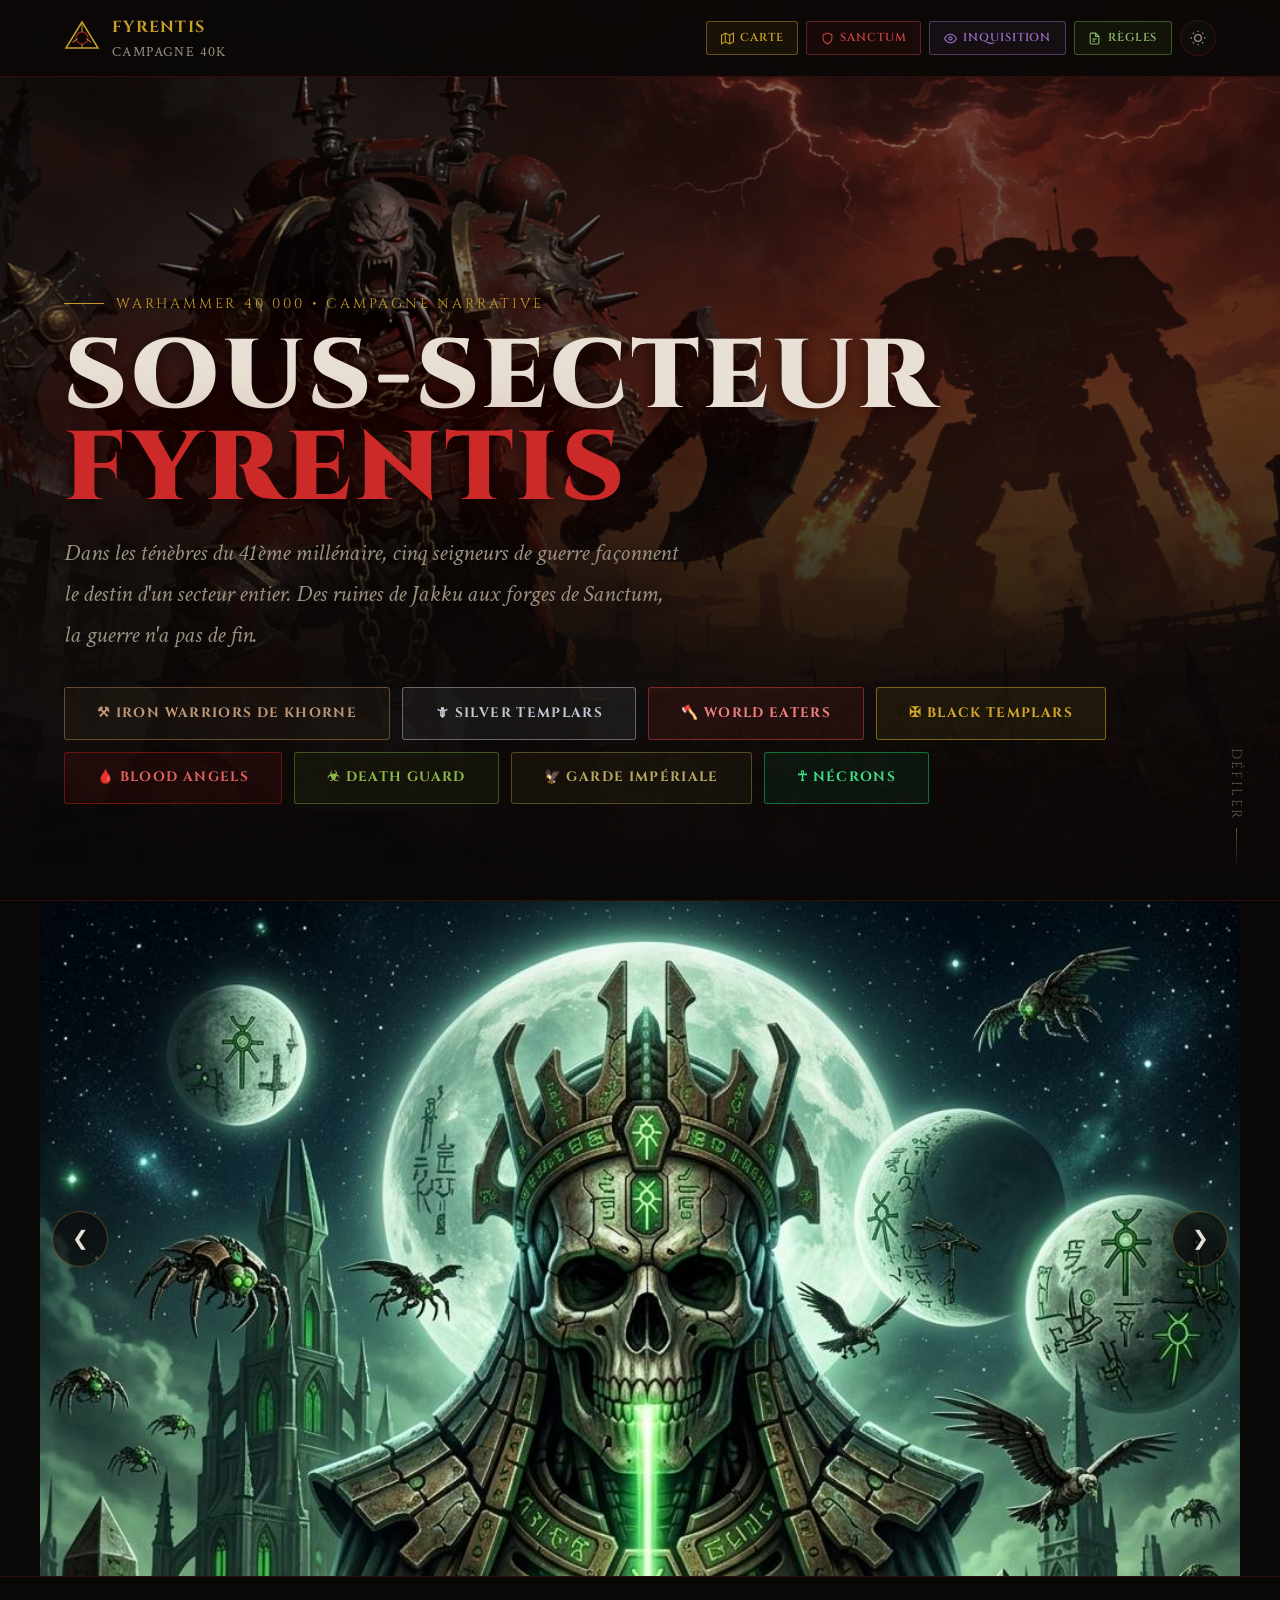
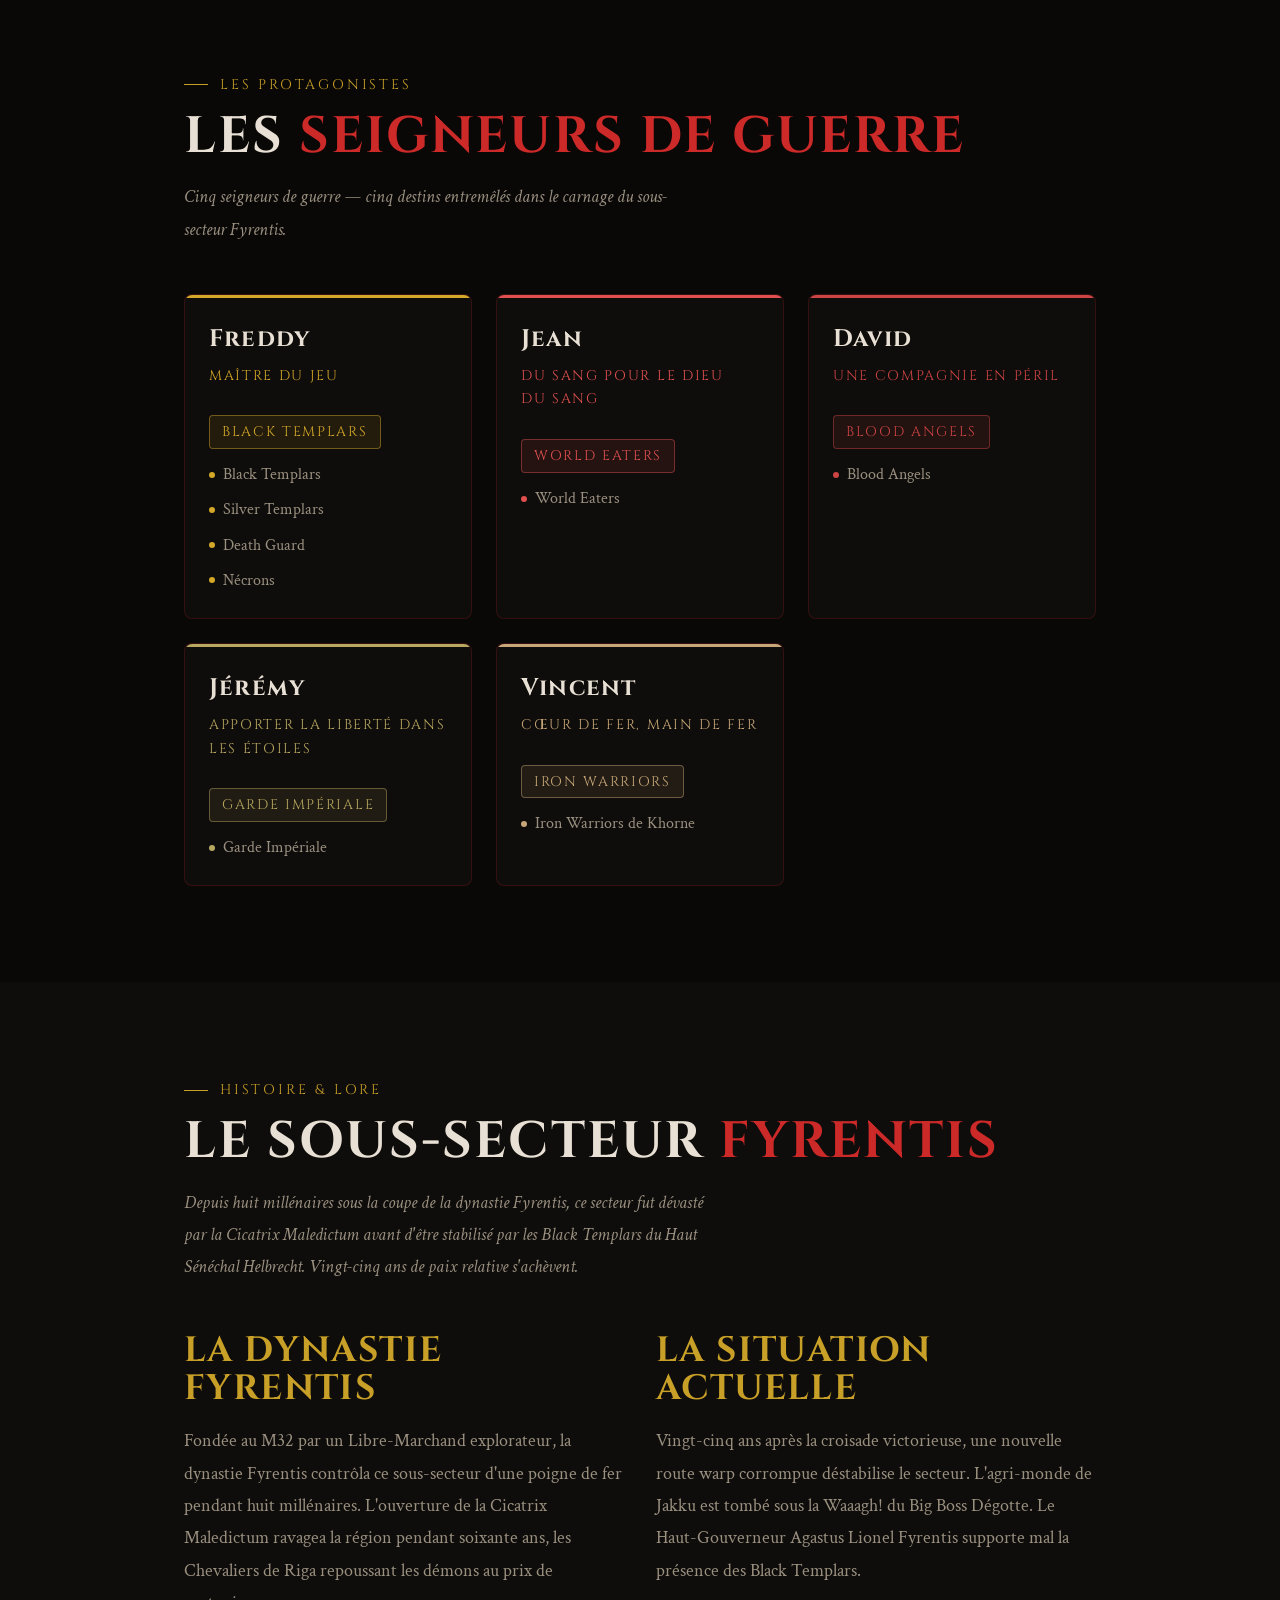
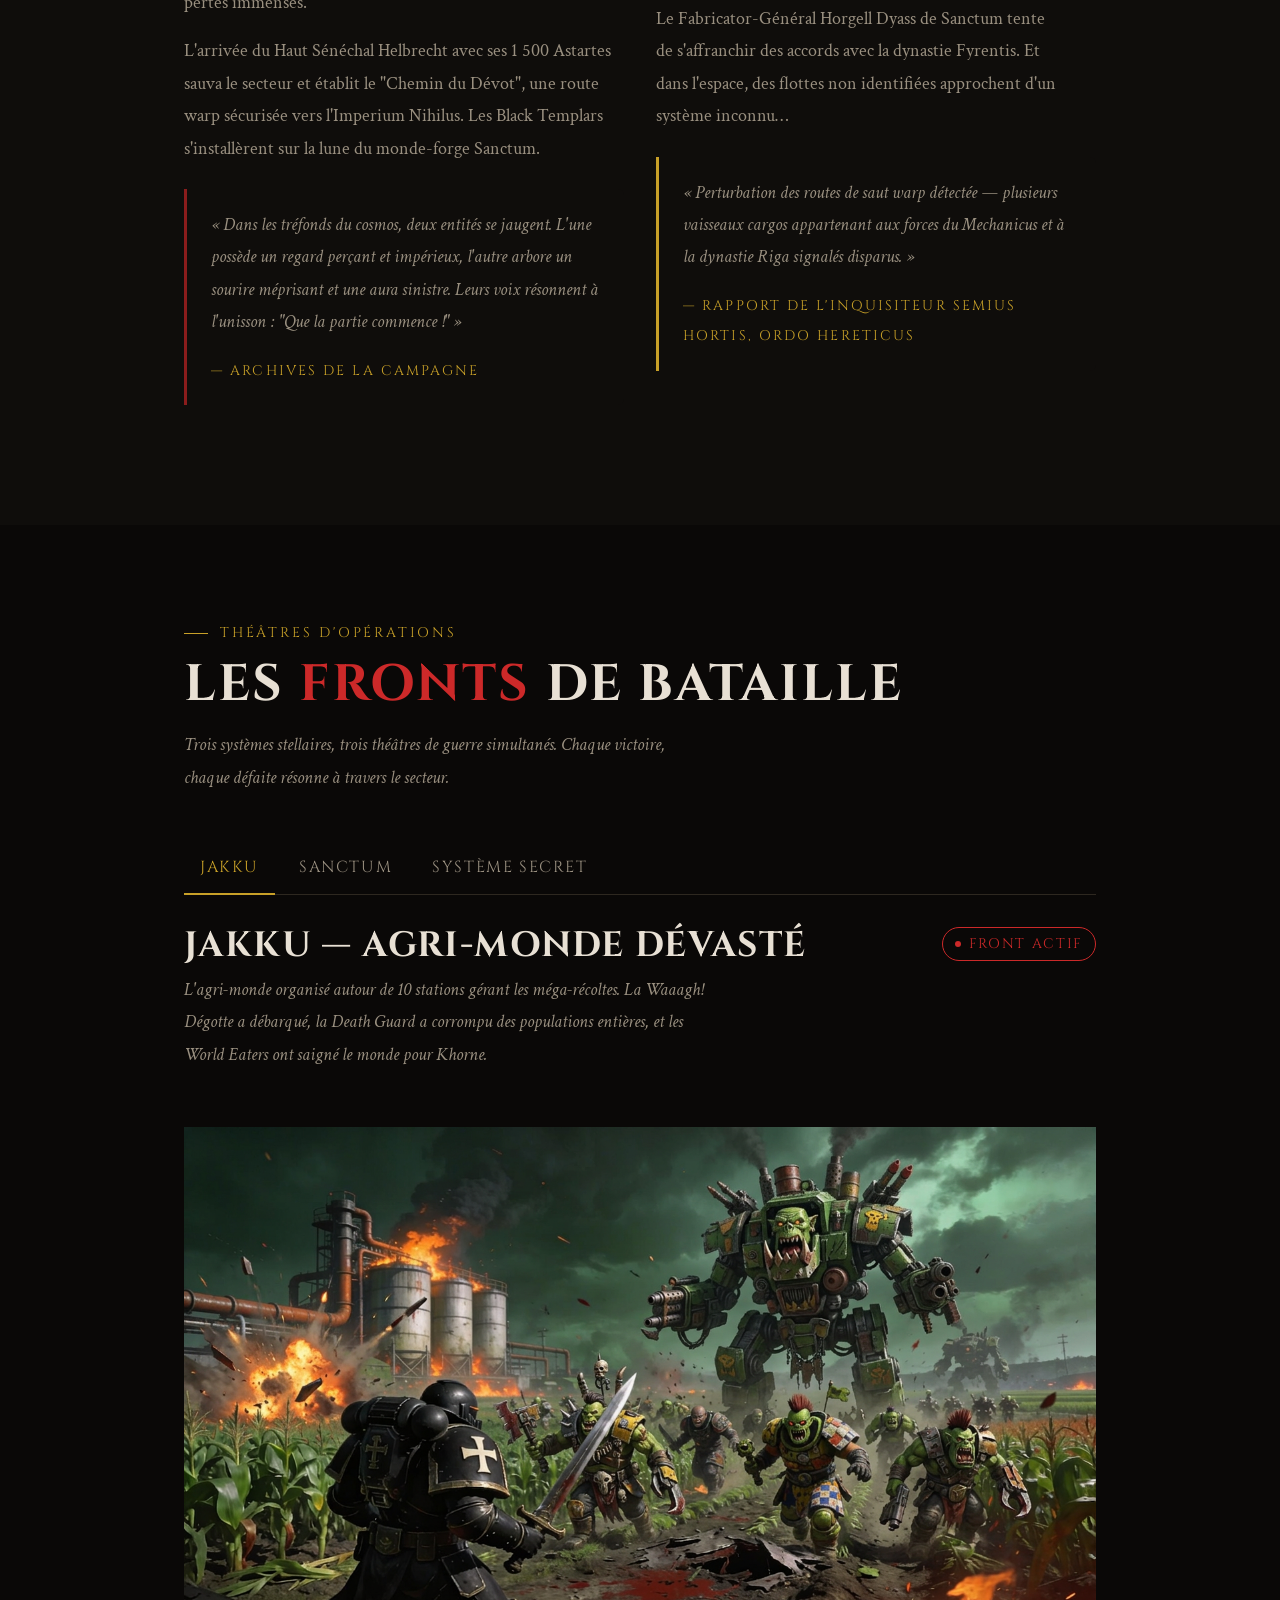
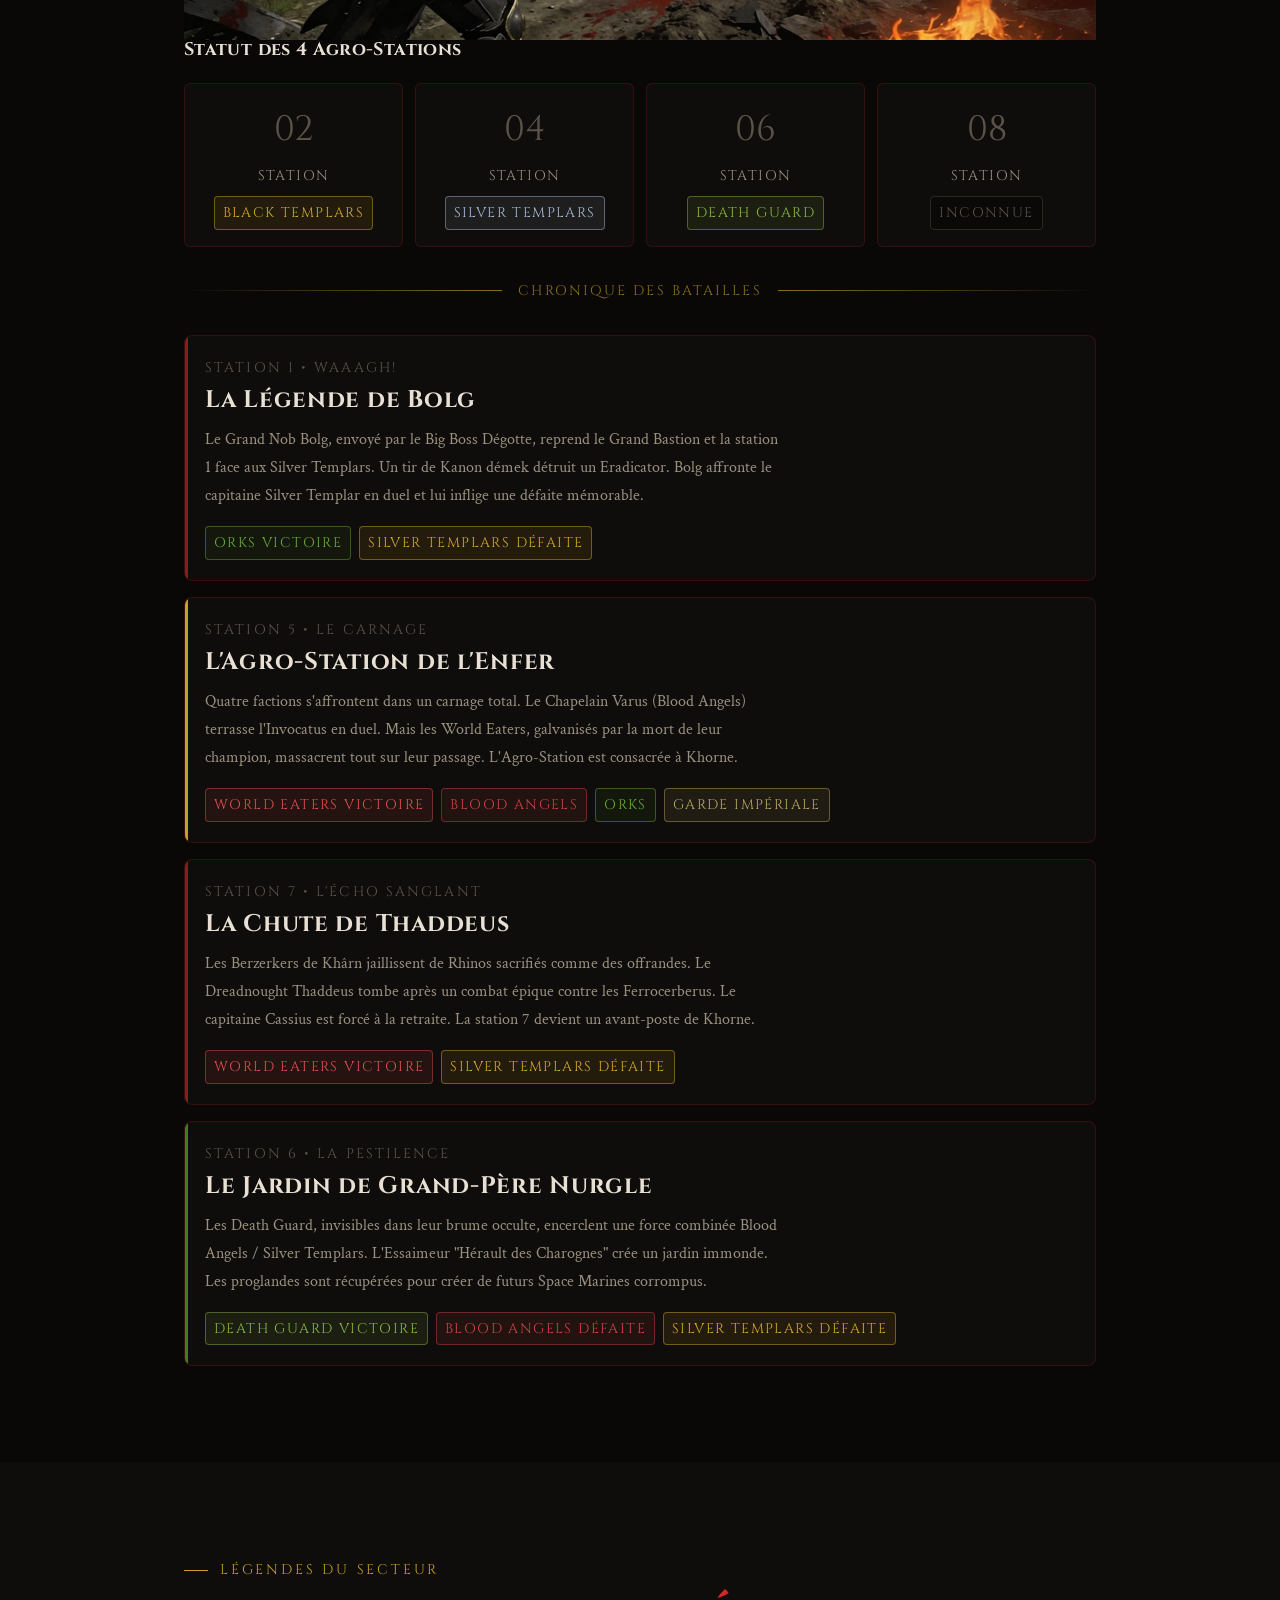
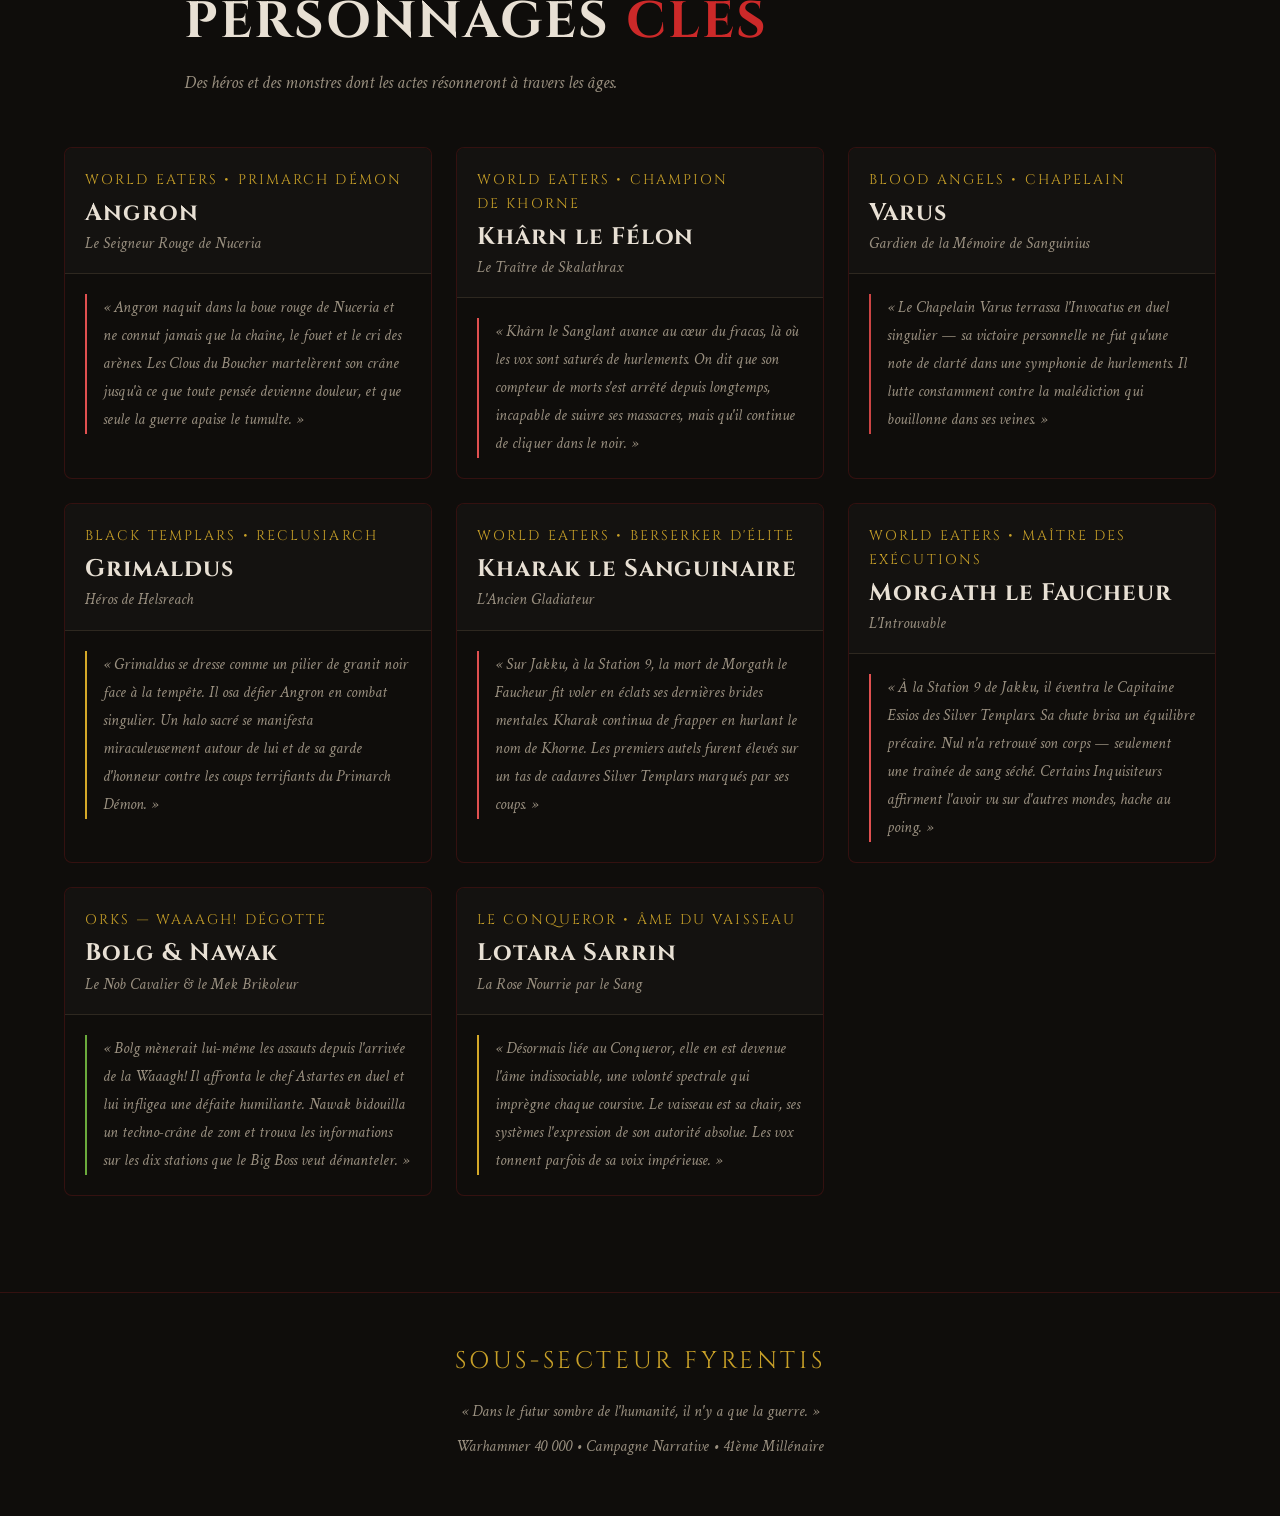
==== commit 36cc300b: "mise à jour caroussel" ====
--- a/index.html
+++ b/index.html
@@ -368,10 +368,6 @@
   <div class="carousel" id="main-carousel">
 
     <ul class="carousel__track-wrapper" role="list">
-
-      <li class="carousel__slide is-active" role="listitem">
-        <img src="assets/img/carroussel/0.jpg" loading="eager">
-      </li>
       <li class="carousel__slide is-active" role="listitem">
         <img src="assets/img/carroussel/1.jpg" loading="eager">
       </li>
@@ -453,6 +449,10 @@
       <li class="carousel__slide" role="listitem">
         <img src="assets/img/carroussel/27.jpg" loading="lazy">
       </li>
+	  <li class="carousel__slide is-active" role="listitem">
+        <img src="assets/img/carroussel/28.jpg" loading="lazy">
+      </li>
+    </ul>
     </ul>
 
     <button class="carousel__btn carousel__btn--prev" aria-label="Image précédente">&#10094;</button>
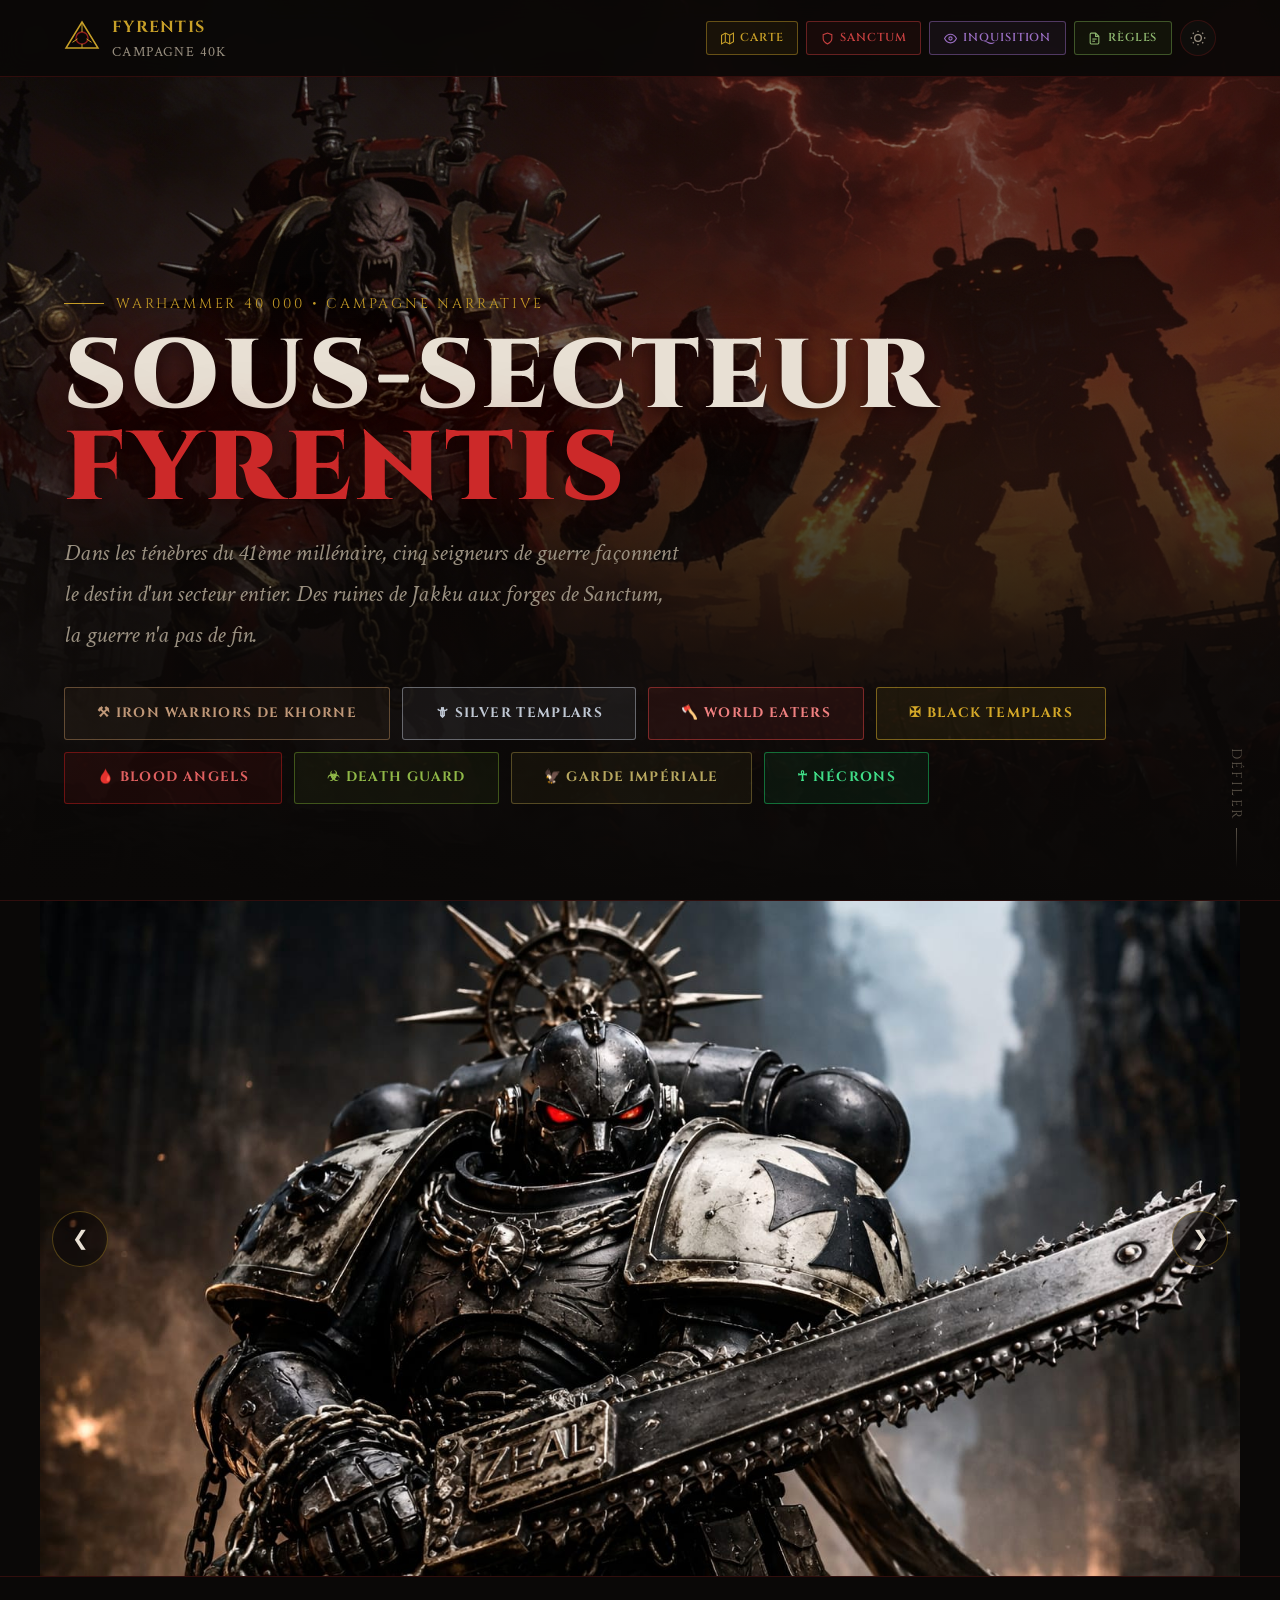
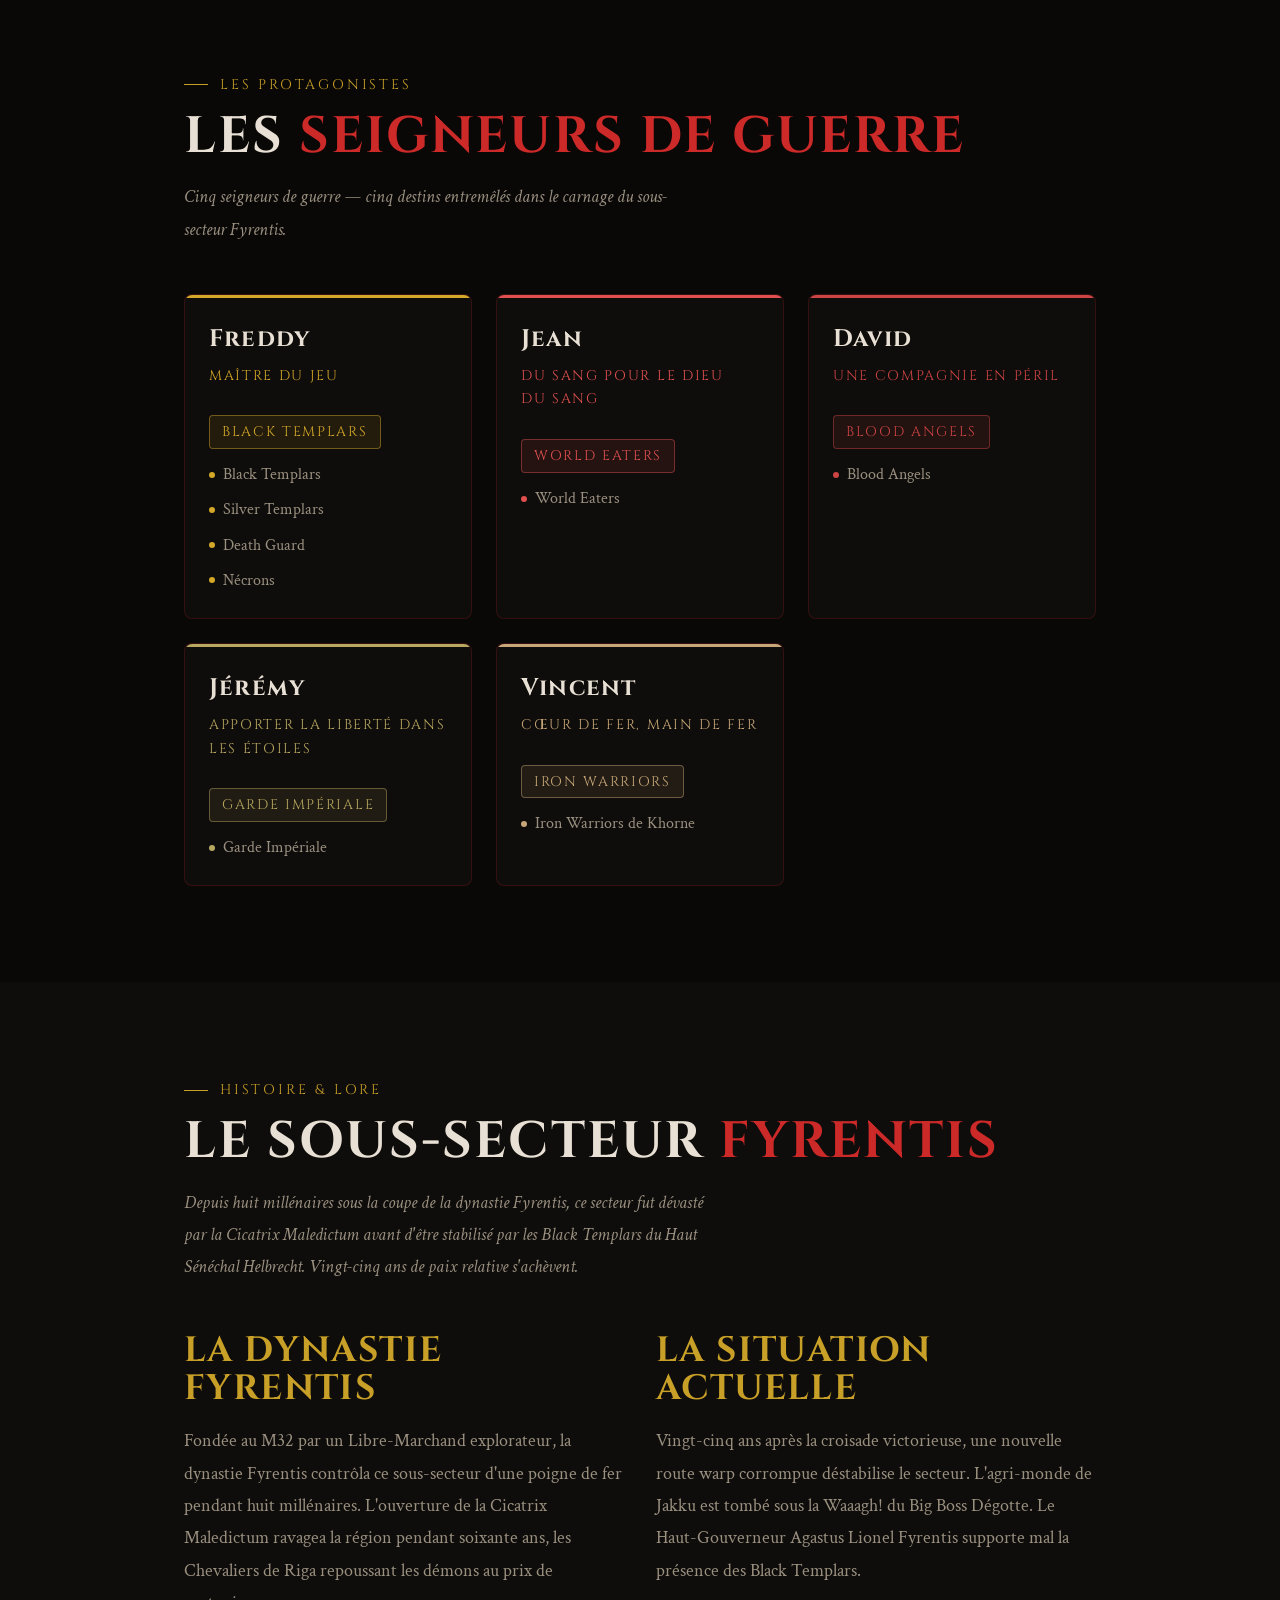
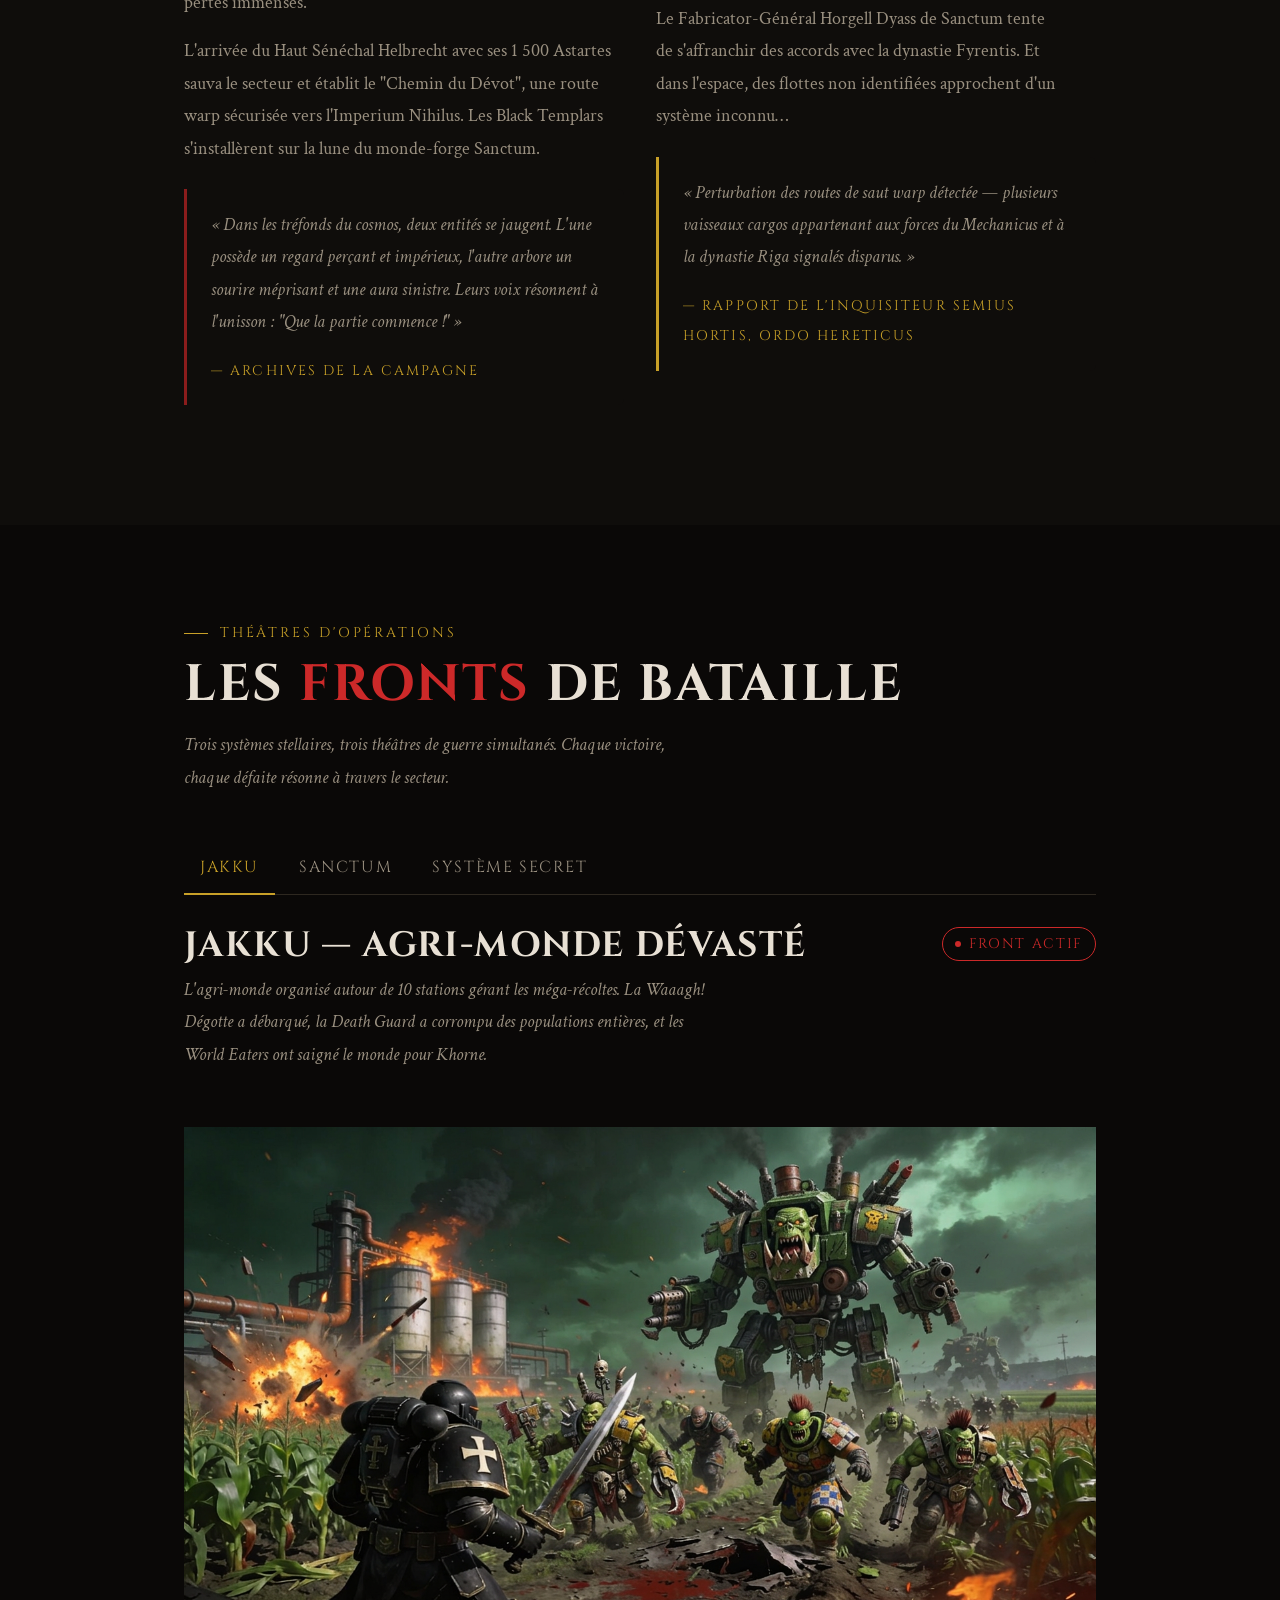
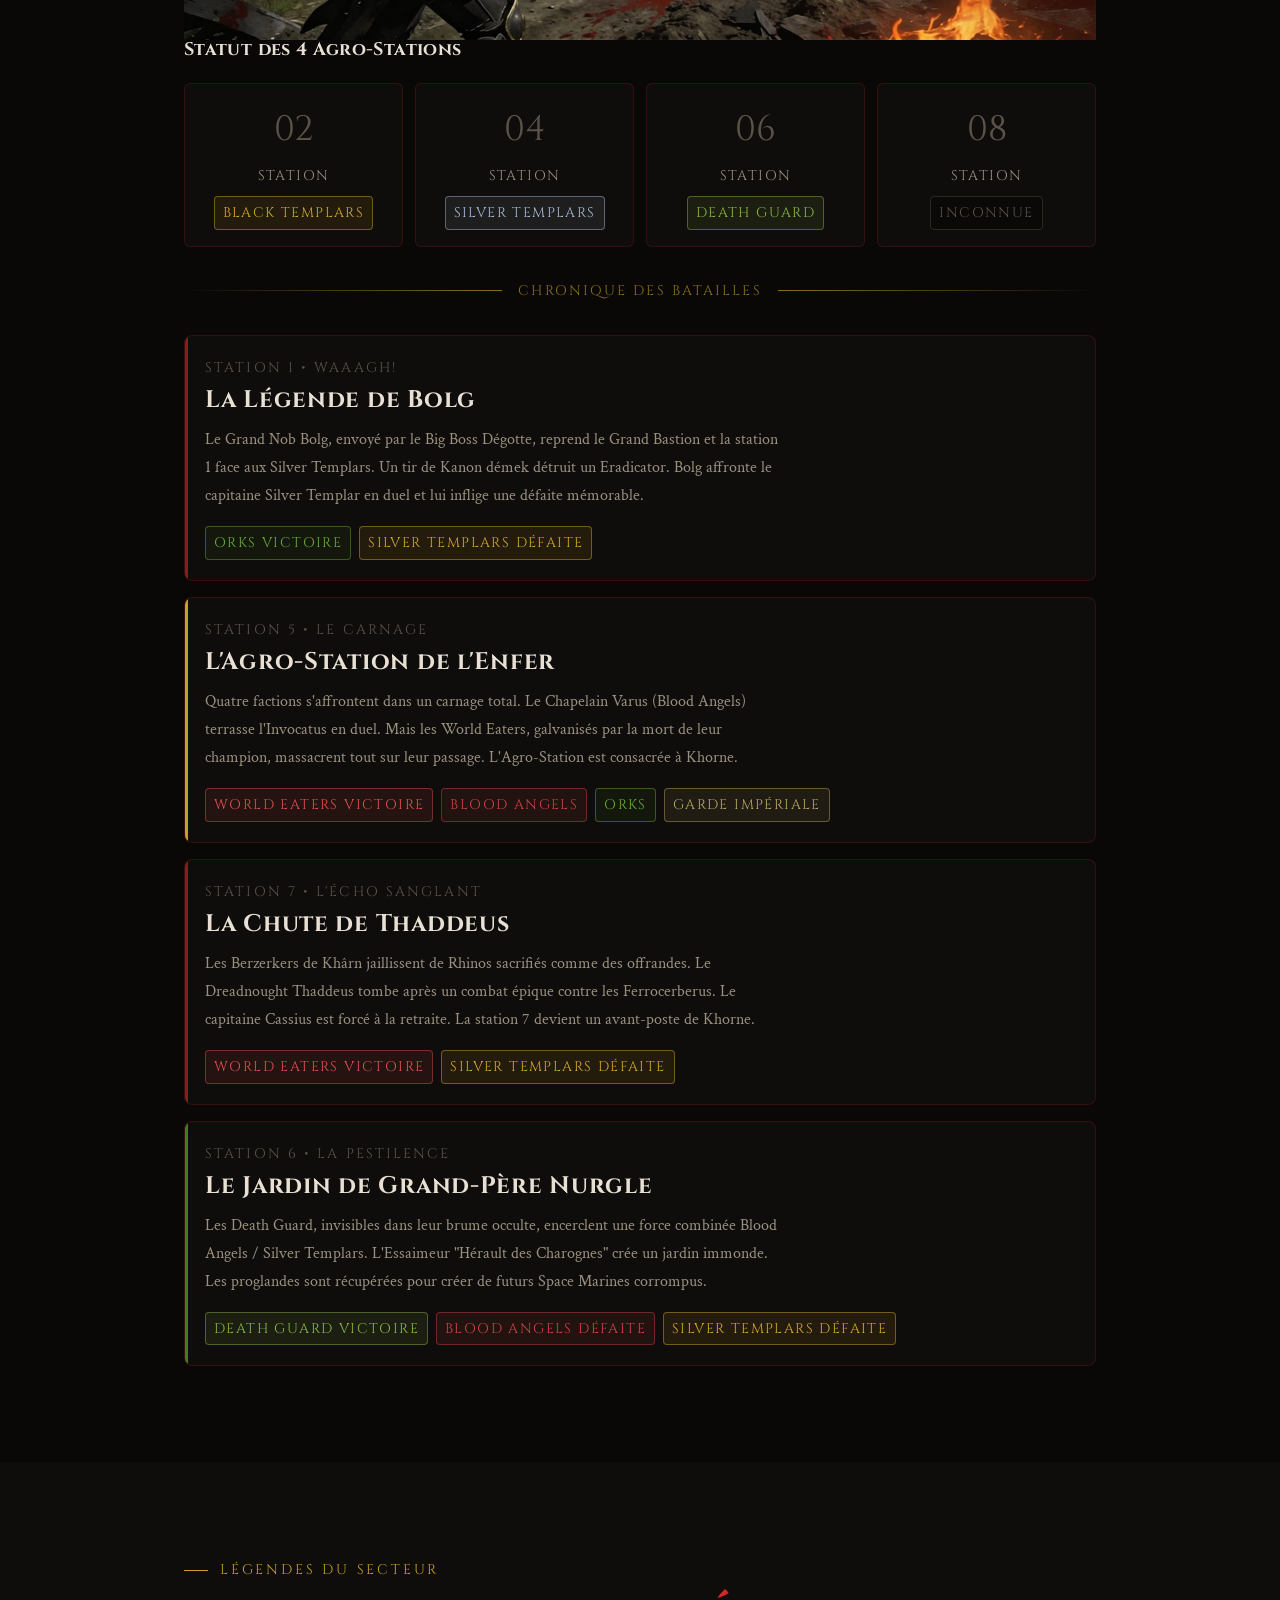
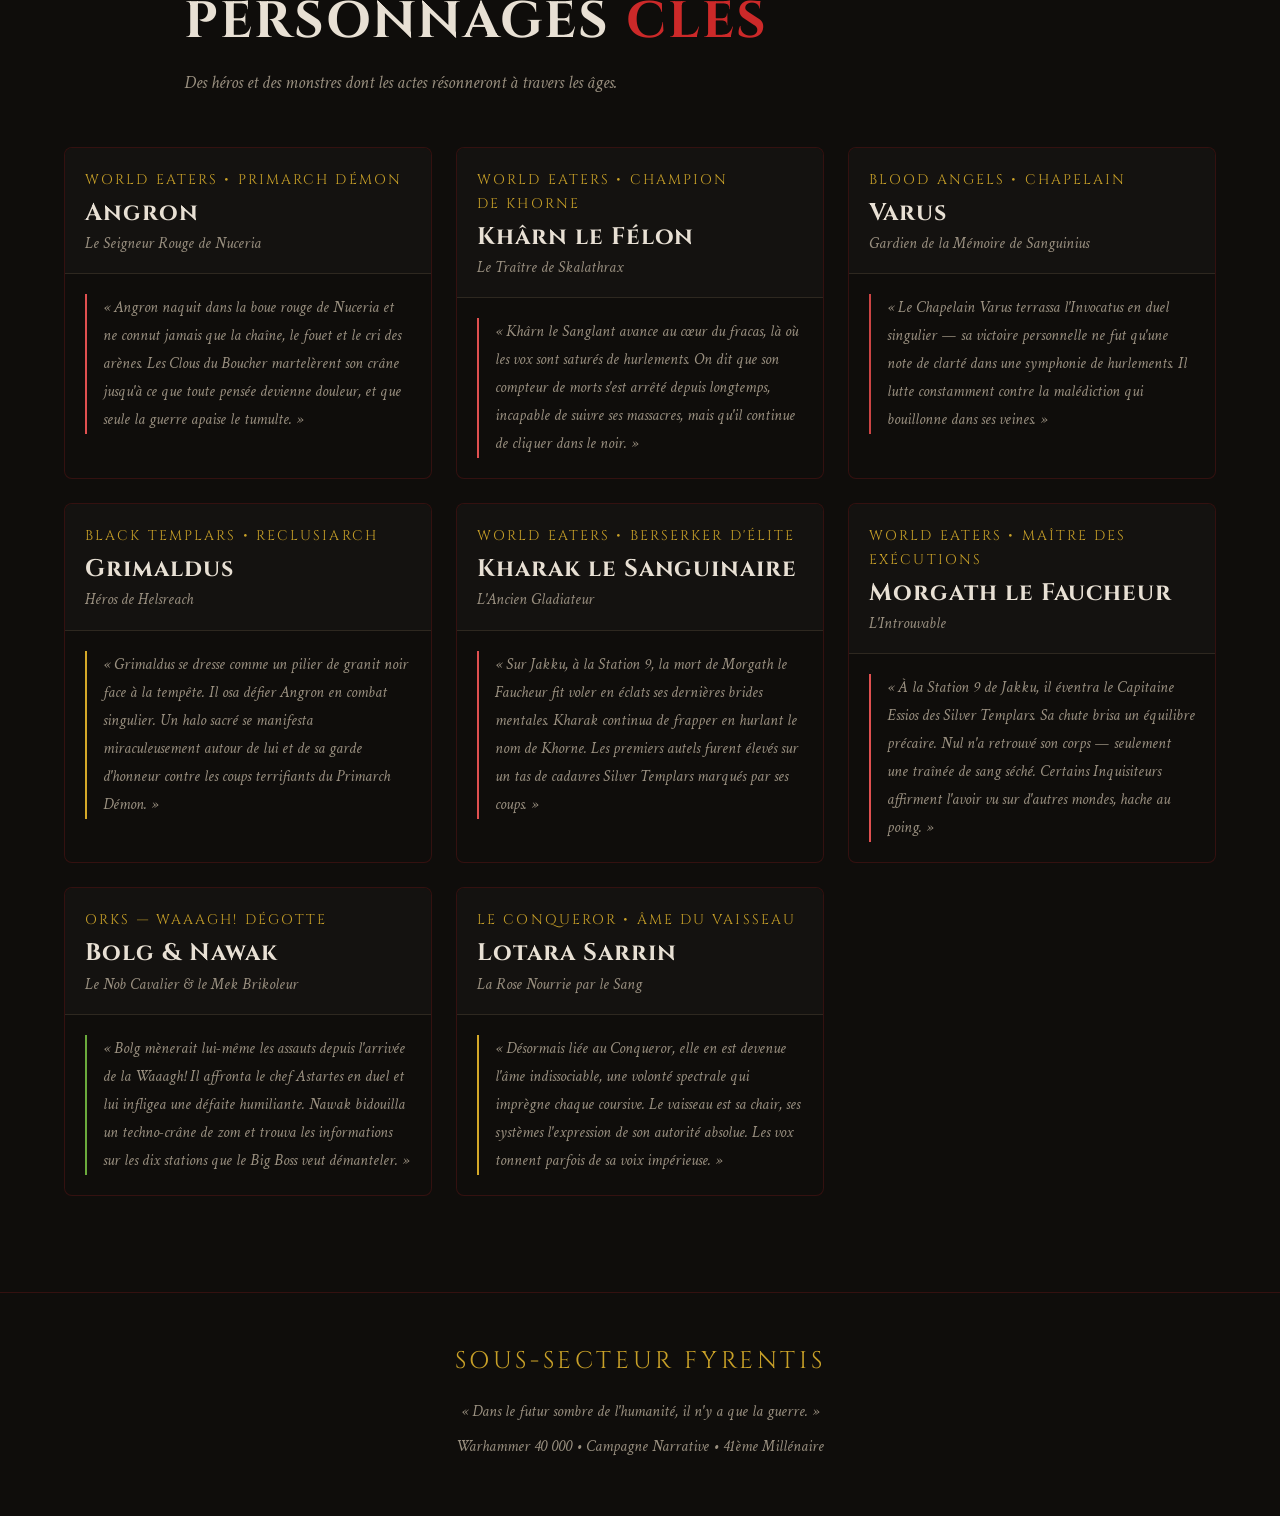
==== commit 2be26e38: "mise à jour caroussel" ====
--- a/index.html
+++ b/index.html
@@ -449,7 +449,7 @@
       <li class="carousel__slide" role="listitem">
         <img src="assets/img/carroussel/27.jpg" loading="lazy">
       </li>
-	  <li class="carousel__slide is-active" role="listitem">
+	  <li class="carousel__slide" role="listitem">
         <img src="assets/img/carroussel/28.jpg" loading="lazy">
       </li>
     </ul>
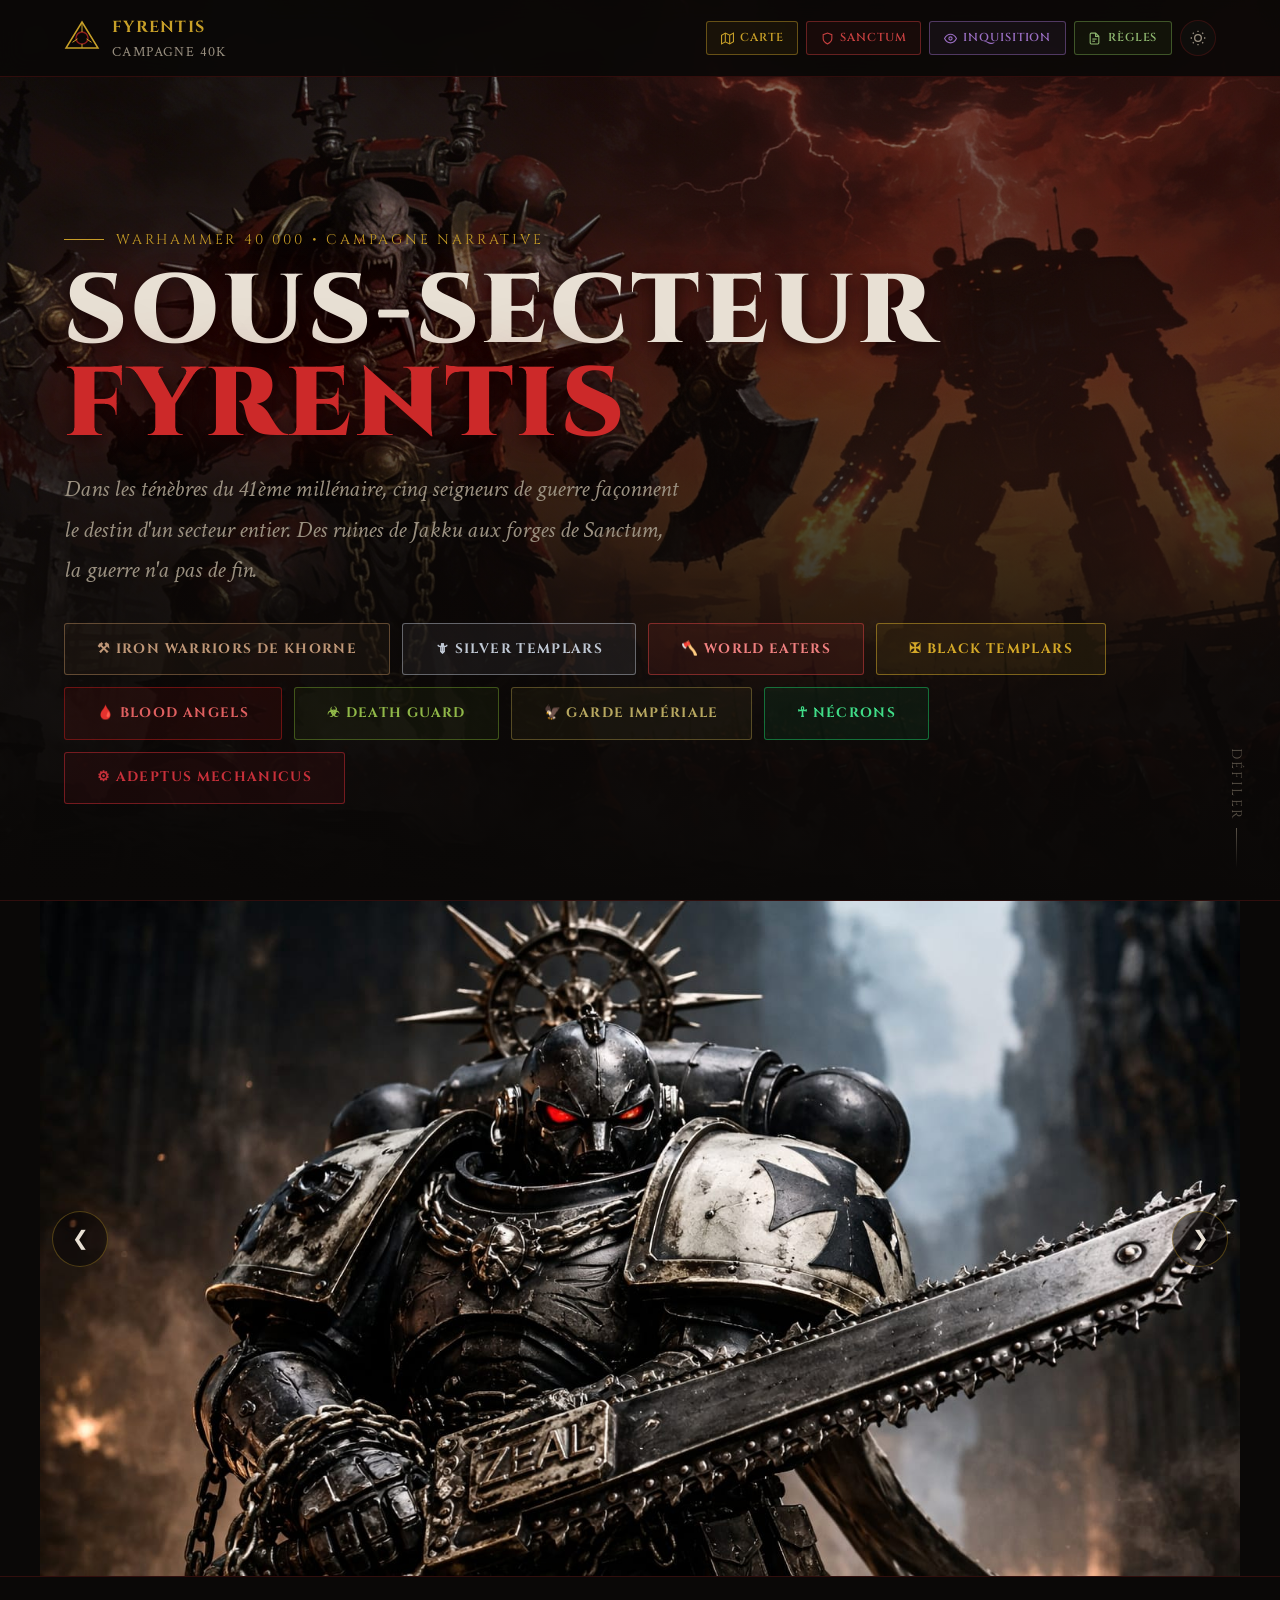
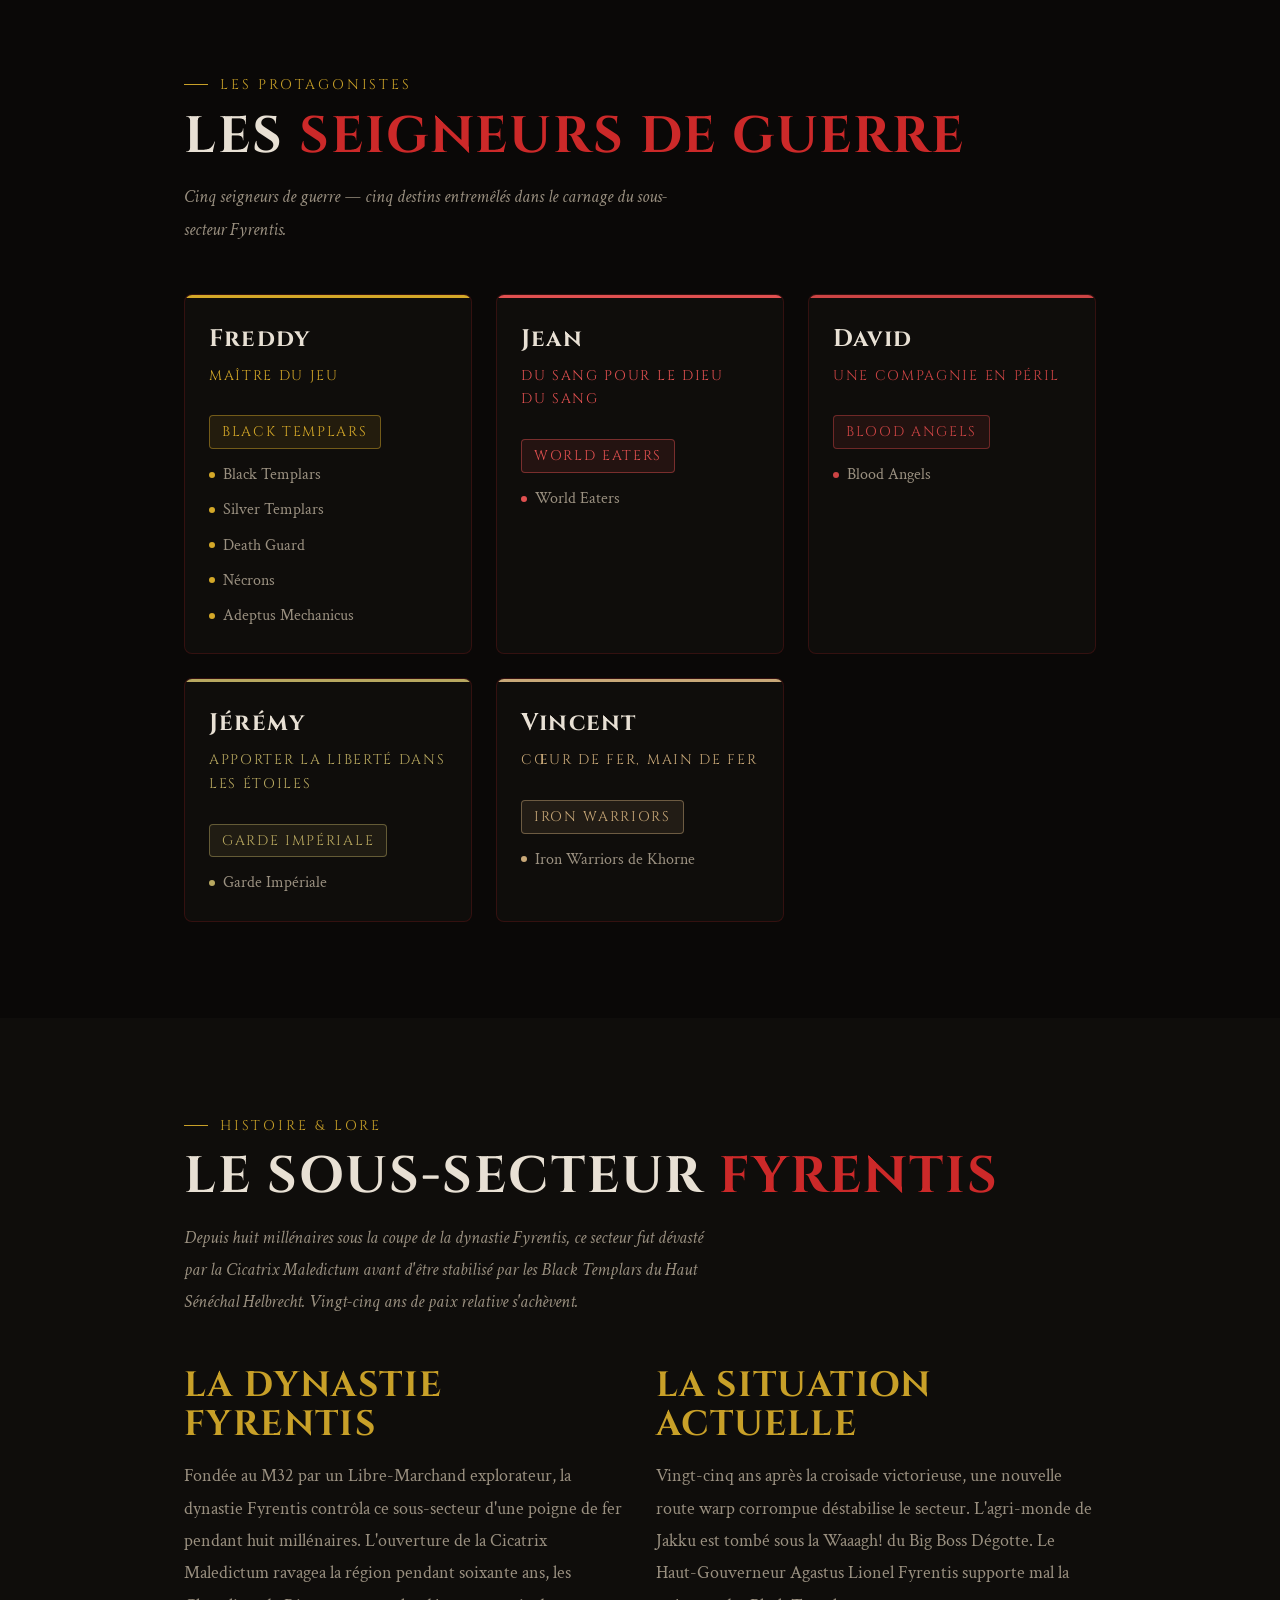
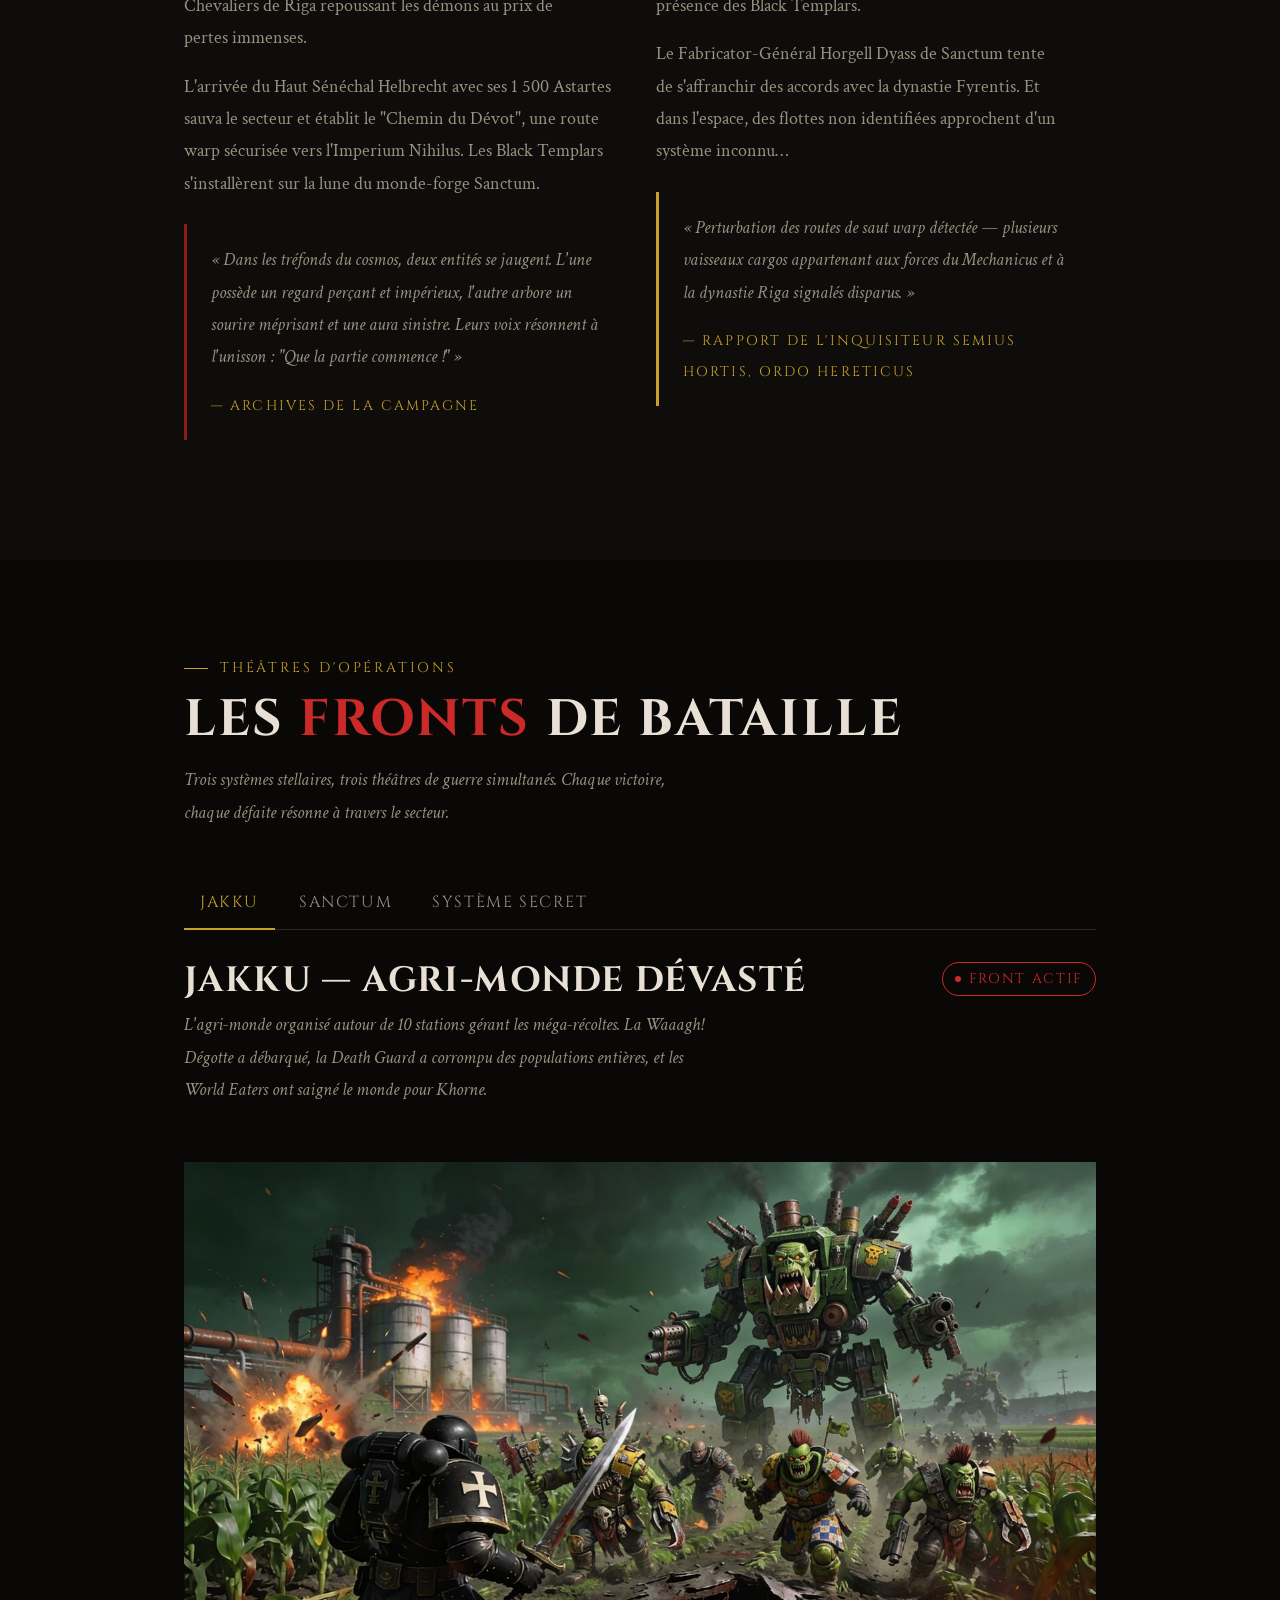
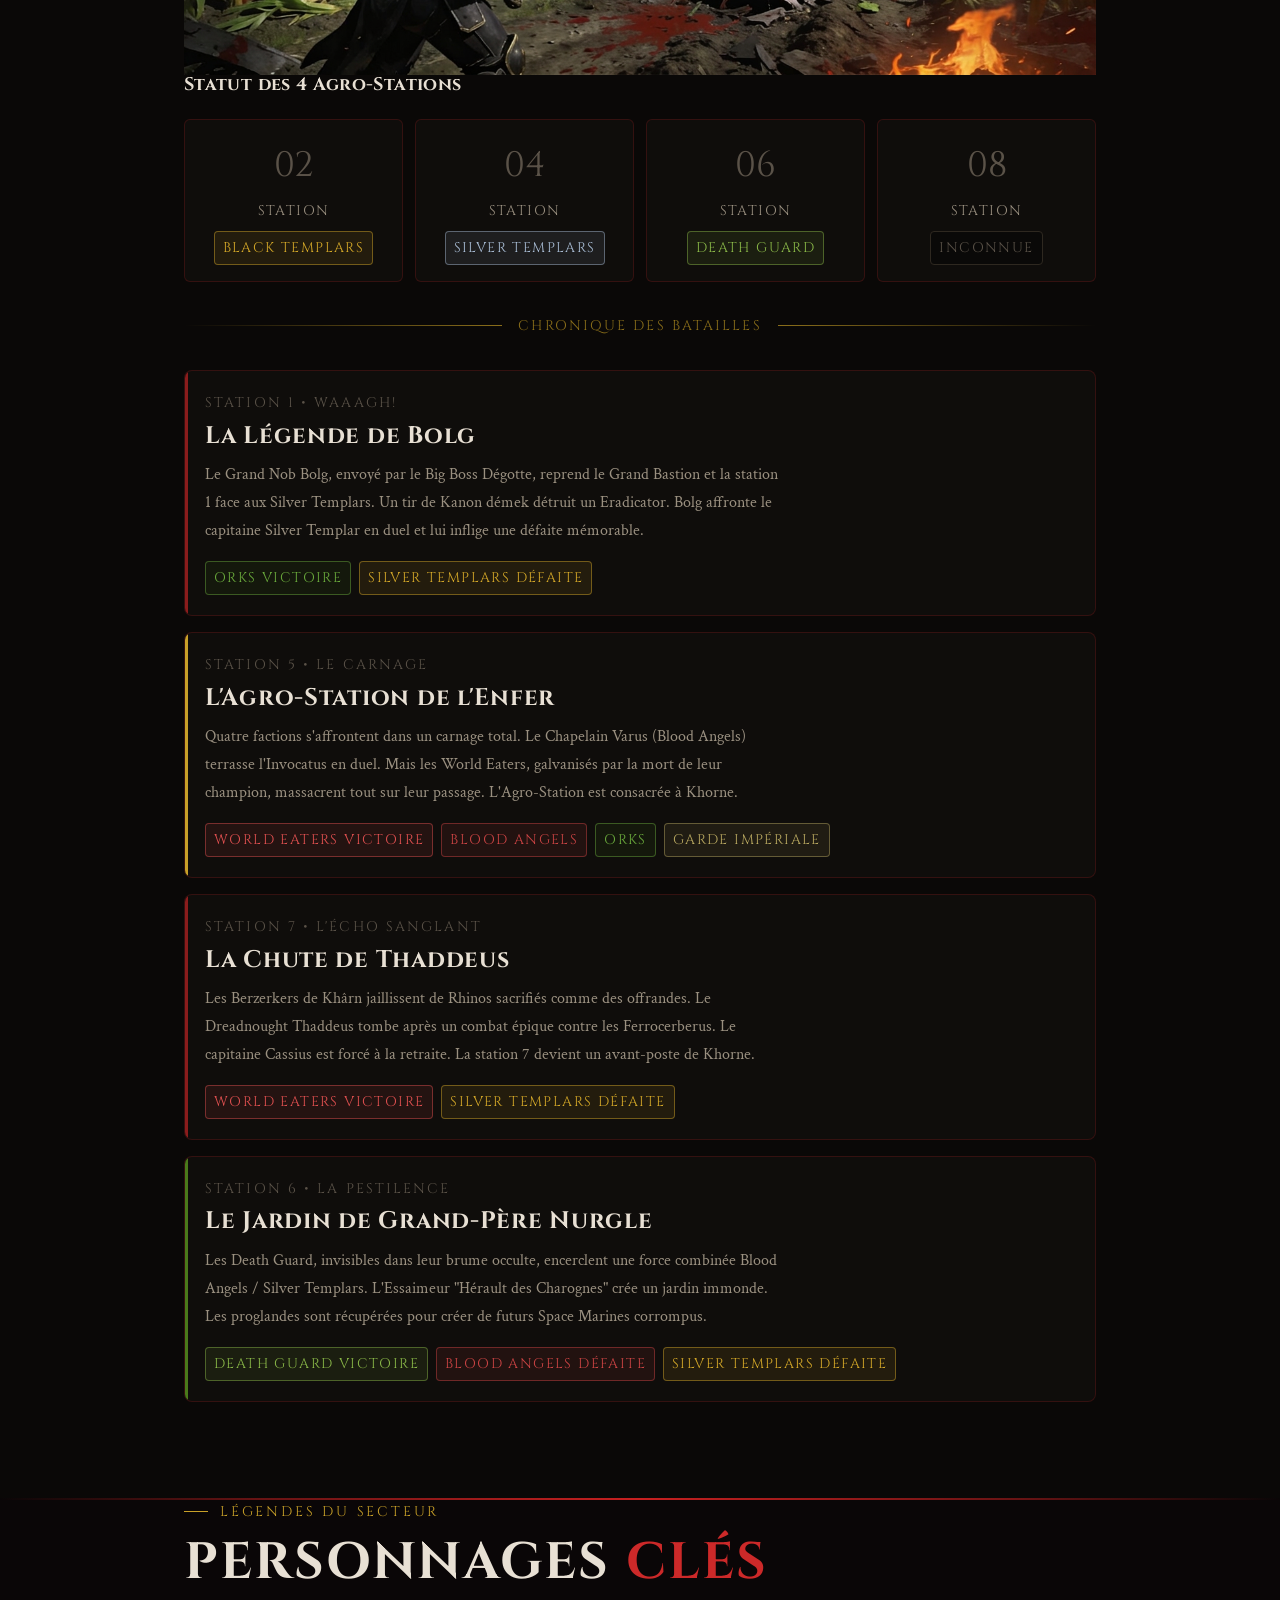
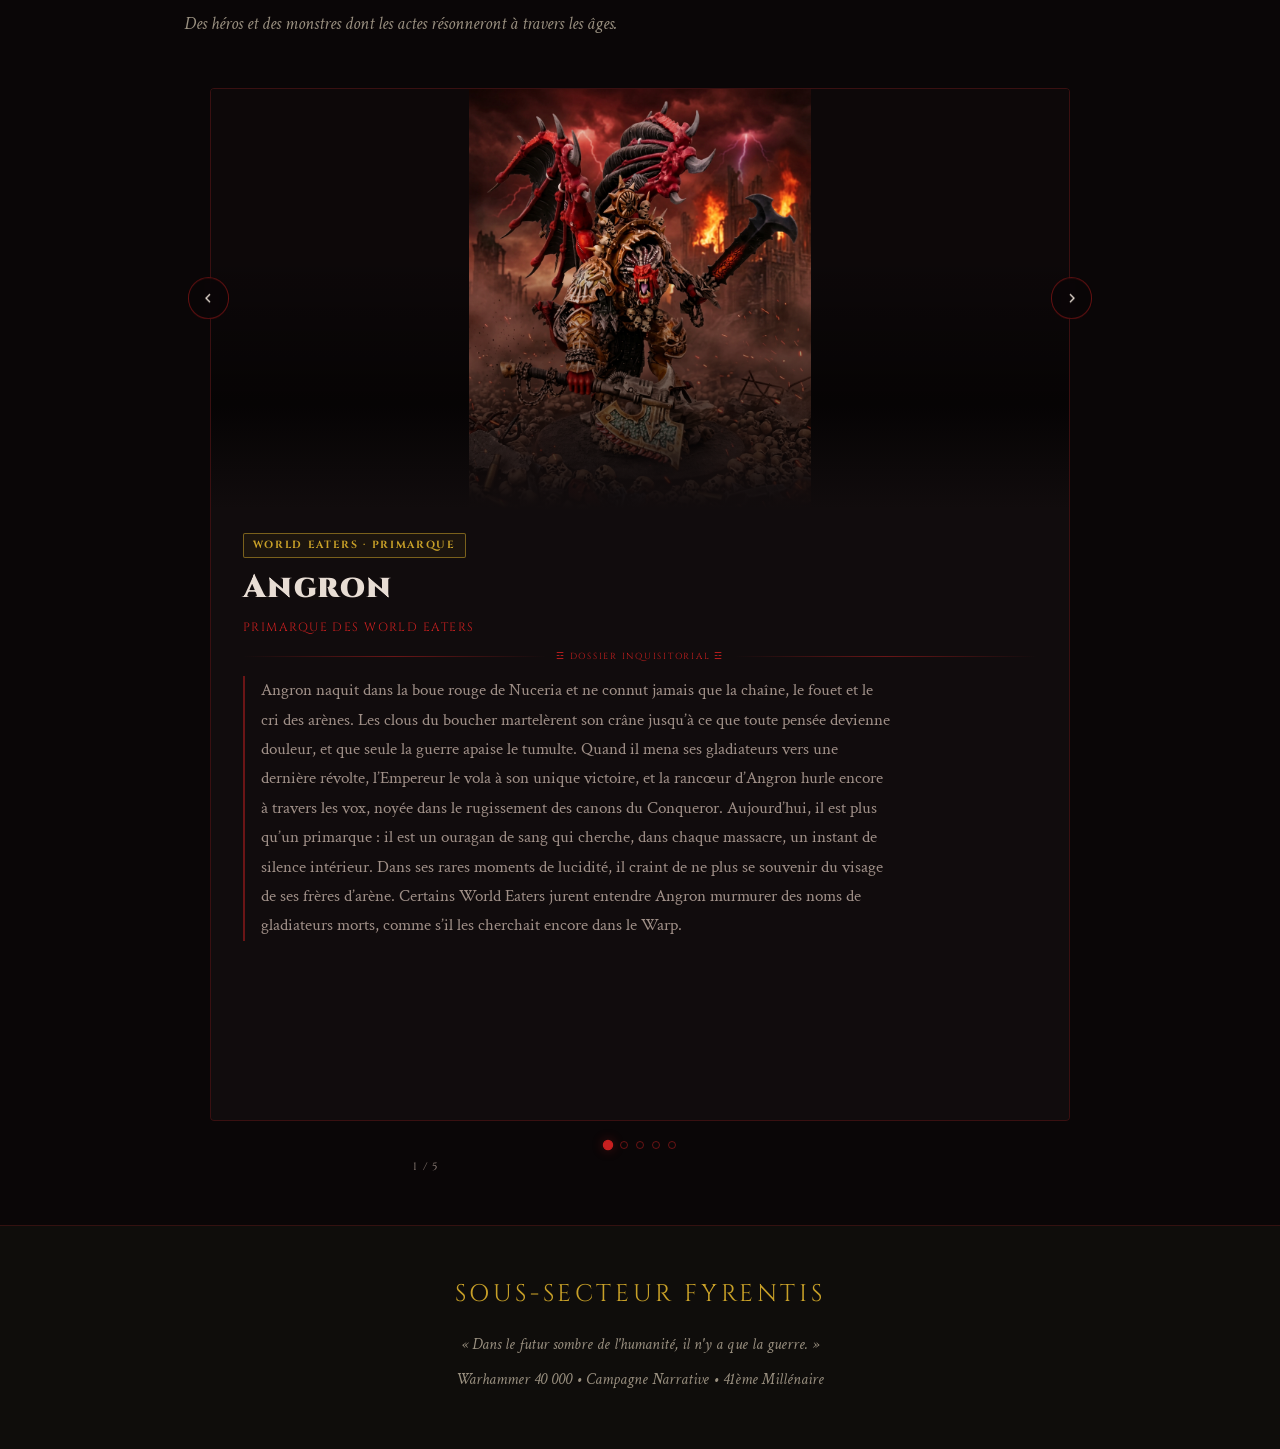
==== commit fd2dda43: "fusion site" ====
--- a/index.html
+++ b/index.html
@@ -8,6 +8,7 @@
   <link rel="preconnect" href="https://fonts.gstatic.com" crossorigin>
   <link href="https://fonts.googleapis.com/css2?family=Cinzel:wght@400;600;700;900&family=Crimson+Text:ital,wght@0,400;0,600;1,400&display=swap" rel="stylesheet">
   <link rel="stylesheet" href="assets/css/style.css">
+  <link rel="stylesheet" href="assets/css/personnages-carousel.css">
   <style>
     /* ── BOUTONS DE NAVIGATION PAGES ─────────────────────────────────────── */
     .nav-page-links {
@@ -199,6 +200,11 @@
     .btn-armee--gi:hover { background:rgba(138,122,58,.20); border-color:#8a7a3a; box-shadow:0 0 20px rgba(138,122,58,.25); color:#d8c878; }
     .btn-armee--nc { color:#40dd88; border-color:rgba(26,200,100,.50); background:rgba(26,200,100,.07); }
     .btn-armee--nc:hover { background:rgba(26,200,100,.16); border-color:#1aff7a; box-shadow:0 0 22px rgba(26,255,122,.28); color:#80ffb8; }
+    /* ── ADEPTUS MECHANICUS — rouge sang / acier rouillé ── */
+    .btn-armee--am { color:#c8303a; border-color:rgba(192,40,50,.55); background:rgba(160,24,32,.10); }
+    .btn-armee--am:hover { background:rgba(160,24,32,.22); border-color:#c8303a; box-shadow:0 0 22px rgba(192,40,50,.40), 0 0 8px rgba(138,154,170,.18); color:#e05060; }
+    [data-theme="light"] .btn-armee--am { color:#7a0c14; border-color:rgba(122,12,20,.5); background:rgba(122,12,20,.06); }
+    [data-theme="light"] .btn-armee--am:hover { background:rgba(122,12,20,.14); border-color:#7a0c14; color:#4a0408; }
     [data-theme="light"] .btn-armee--iw { color:#5a3a18; border-color:rgba(90,58,24,.5);  background:rgba(90,58,24,.06); }
     [data-theme="light"] .btn-armee--iw:hover { background:rgba(90,58,24,.14); border-color:#5a3a18; color:#3a2008; }
     [data-theme="light"] .btn-armee--st { color:#2a3a50; border-color:rgba(42,58,80,.5);  background:rgba(42,58,80,.06); }
@@ -217,13 +223,6 @@
     [data-theme="light"] .btn-armee--nc:hover { background:rgba(0,106,48,.14); border-color:#006a30; color:#003a18; }
 
     /* ── PLAYER CARDS — alignées sur la palette armée principale du joueur ───── */
-    /*
-     * Jean   (red)    → World Eaters (--we)
-     * David  (blue)   → Blood Angels (--ba)
-     * Jérémy (green)  → Garde Impériale (--gi)
-     * Vincent(purple) → Iron Warriors de Khorne (--iw)
-     * Freddy (gold)   → Black Templars / MJ (--bt)
-     */
     .player-card--red::before    { background: var(--army-we-fg); }
     .player-card--blue::before   { background: var(--army-ba-fg); }
     .player-card--green::before  { background: var(--army-gi-fg); }
@@ -236,33 +235,23 @@
     .player-card--purple .player-armies li::before { background: var(--army-iw-fg); }
     .player-card--gold  .player-armies li::before { background: var(--army-bt-fg); }
 
-    /* Couleur du rôle joueur (la petite ligne en Cinzel sous le nom) */
     .player-card--red   .player-role { color: var(--army-we-fg); }
     .player-card--blue  .player-role { color: var(--army-ba-fg); }
     .player-card--green .player-role { color: var(--army-gi-fg); }
     .player-card--purple .player-role { color: var(--army-iw-fg); }
     .player-card--gold  .player-role { color: var(--army-bt-fg); }
 
-    /* Hover glow sur les cartes joueurs */
     .player-card--red:hover    { box-shadow: 0 8px 32px rgba(224, 80, 80, 0.18); }
     .player-card--blue:hover   { box-shadow: 0 8px 32px rgba(204, 68, 68, 0.18); }
     .player-card--green:hover  { box-shadow: 0 8px 32px rgba(184, 168, 96, 0.18); }
     .player-card--purple:hover { box-shadow: 0 8px 32px rgba(200, 168, 120, 0.18); }
     .player-card--gold:hover   { box-shadow: 0 8px 32px rgba(212, 168, 40, 0.18); }
 
-    /* ── CHAR-LORE — barre gauche par armée (alias génériques → codes armée) ── */
-    /*
-     * .red   → World Eaters → --army-we-bar
-     * .blue  → Blood Angels → --army-ba-bar
-     * .gold  → Black Templars/Grimdark → --army-bt-bar
-     * .green → Orks         → couleur ork
-     */
     .char-lore.red   { border-left-color: var(--army-we-bar); color: var(--color-text-muted); }
     .char-lore.blue  { border-left-color: var(--army-ba-bar); color: var(--color-text-muted); }
     .char-lore.gold  { border-left-color: var(--army-bt-bar); color: var(--color-text-muted); }
     .char-lore.green { border-left-color: #6aaa3c; color: var(--color-text-muted); }
 
-    /* ── FACTION TAGS — ork style cohérent avec les autres armées ────────────── */
     .faction-tag--ork {
       background: rgba(58, 106, 28, 0.12);
       border-color: rgba(106, 170, 60, 0.45);
@@ -270,7 +259,6 @@
     }
     .faction-tag--ork:where(*)  { /* précision sans surcharge */ }
 
-    /* ── LIGHT MODE overrides pour player-cards ─────────────────────────────── */
     [data-theme="light"] .player-card--red::before    { background: var(--army-we-fg); }
     [data-theme="light"] .player-card--blue::before   { background: var(--army-ba-fg); }
     [data-theme="light"] .player-card--green::before  { background: var(--army-gi-fg); }
@@ -355,6 +343,7 @@
       <a href="death-guard.html"             class="btn-armee btn-armee--dg">☣ Death Guard</a>
       <a href="garde-imperiale.html"         class="btn-armee btn-armee--gi">🦅 Garde Impériale</a>
       <a href="necrons.html"                 class="btn-armee btn-armee--nc">☥ Nécrons</a>
+      <a href="adeptus-mechanicus.html"      class="btn-armee btn-armee--am">⚙ Adeptus Mechanicus</a>
     </div>
   </div>
   <span class="hero-scroll" aria-hidden="true">Défiler</span>
@@ -452,7 +441,6 @@
 	  <li class="carousel__slide" role="listitem">
         <img src="assets/img/carroussel/28.jpg" loading="lazy">
       </li>
-    </ul>
     </ul>
 
     <button class="carousel__btn carousel__btn--prev" aria-label="Image précédente">&#10094;</button>
@@ -500,17 +488,17 @@
 </section>
 
 <!-- PERSONNAGES -->
-<section id="personnages" class="bg-surface">
-  <div class="container--wide">
-    <div class="container">
-      <div class="section-header reveal">
-        <p class="section-eyebrow">Légendes du Secteur</p>
-        <h2 class="section-title">Personnages <span>Clés</span></h2>
-        <p class="section-desc">Des héros et des monstres dont les actes résonneront à travers les âges.</p>
-      </div>
+<section id="personnages" class="bg-surface perso-carousel-section">
+  <div class="container">
+    <div class="section-header reveal">
+      <p class="section-eyebrow">Légendes du Secteur</p>
+      <h2 class="section-title">Personnages <span>Clés</span></h2>
+      <p class="section-desc">Des héros et des monstres dont les actes résonneront à travers les âges.</p>
     </div>
-    <div class="chars-grid" id="chars-grid"></div>
-  </div>
+  </div>
+
+  <!-- Zone d'injection du carrousel — remplie par personnages-carousel.js -->
+  <div id="perso-carousel-container" class="container"></div>
 </section>
 
 <footer>
@@ -575,10 +563,6 @@
 
   function delayClass(n) { return n ? ` reveal-delay-${n}` : ''; }
 
-  /* ──────────────────────────────────────────────────────────────────
-   * MAPPING couleur joueur → code armée
-   * Utilisé pour ajouter un badge d'armée coloré sous chaque joueur
-   * ────────────────────────────────────────────────────────────────── */
   const COULEUR_TO_ARMEE = {
     red:    { code: 'we',  label: 'World Eaters' },
     blue:   { code: 'ba',  label: 'Blood Angels' },
@@ -650,36 +634,6 @@
     }).join('');
   }
 
-  /* ──────────────────────────────────────────────────────────────────
-   * MAPPING couleur perso → code armée pour la barre char-lore
-   * ────────────────────────────────────────────────────────────────── */
-  const COULEUR_TO_LORE_CLASS = {
-    red:    'we',
-    blue:   'ba',
-    gold:   'bt',
-    green:  'green'   /* Orks — pas de code armée dédié, classe CSS .green */
-  };
-
-  function renderPersonnages(personnages) {
-    document.getElementById('chars-grid').innerHTML = personnages.map(p => {
-      const loreClass = COULEUR_TO_LORE_CLASS[p.couleur] || p.couleur;
-      const statsHTML = p.stats.length ? `<div class="char-stats">${p.stats.map(s =>
-        `<div class="char-stat"><span class="char-stat-val">${s.valeur}</span><span class="char-stat-label">${s.label}</span></div>`
-      ).join('')}</div>` : '';
-      return `<article class="char-card reveal${delayClass(p.delai)}">
-        <div class="char-card-header">
-          <p class="char-faction">${p.faction}</p>
-          <h3 class="char-name">${p.nom}</h3>
-          <p class="char-title">${p.titre}</p>
-        </div>
-        <div class="char-body">
-          <p class="char-lore ${loreClass}">${p.lore}</p>
-          ${statsHTML}
-        </div>
-      </article>`;
-    }).join('');
-  }
-
   // ── MAIN : FETCH + RENDER
   fetch('assets/data/campagne.json')
     .then(r => r.json())
@@ -687,13 +641,14 @@
       renderJoueurs(d.joueurs);
       renderLore(d.lore);
       renderFronts(d.fronts);
-      renderPersonnages(d.personnages);
-      initReveal();
       initTabs();
     })
     .catch(err => {
       console.error('Erreur chargement campagne.json :', err);
       document.body.insertAdjacentHTML('afterbegin', '<div style="background:#8b1c1c;color:#fff;padding:1rem;text-align:center">Erreur : impossible de charger campagne.json</div>');
+    })
+    .finally(() => {
+      initReveal(); // Toujours exécuté, même si le fetch échoue
     });
 
   // ── CARROUSEL
@@ -753,6 +708,6 @@
 
 })();
 </script>
-
+<script src="assets/js/personnages-carousel.js"></script>
 </body>
-</html>+</html>
--- a/assets/css/personnages-carousel.css
+++ b/assets/css/personnages-carousel.css
@@ -0,0 +1,386 @@
+/* ==========================================================================
+   personnages-carousel.css
+   Carrousel de présentation des personnages — Campagne Fyrentis
+   Univers World Eaters / Warhammer 40K
+   100 % CSS vanilla — aucune dépendance externe
+   ========================================================================== */
+
+/* ── Variables locales (héritent du thème global si disponible) ─────────── */
+.perso-carousel-section {
+  --pc-bg:           #0a0607;
+  --pc-surface:      #110c0d;
+  --pc-border:       rgba(180, 30, 30, 0.25);
+  --pc-red:          #c82020;
+  --pc-red-glow:     rgba(200, 32, 32, 0.35);
+  --pc-red-dim:      rgba(180, 30, 30, 0.55);
+  --pc-gold:         #c8a028;
+  --pc-gold-dim:     rgba(200, 160, 40, 0.55);
+  --pc-text:         #e8ddd4;
+  --pc-text-muted:   #a09088;
+  --pc-font-title:   'Cinzel', 'Georgia', serif;
+  --pc-font-body:    'Crimson Text', 'Georgia', serif;
+  --pc-slide-max:    860px;
+  --pc-img-h:        420px;
+  --pc-radius:       4px;
+  --pc-transition:   400ms cubic-bezier(0.4, 0, 0.2, 1);
+}
+
+/* Light mode overrides */
+[data-theme="light"] .perso-carousel-section {
+  --pc-bg:         #f5ede8;
+  --pc-surface:    #fffaf7;
+  --pc-border:     rgba(139, 28, 28, 0.20);
+  --pc-text:       #1a0c0c;
+  --pc-text-muted: #5a4040;
+  --pc-red:        #8b1c1c;
+  --pc-red-glow:   rgba(139, 28, 28, 0.20);
+  --pc-red-dim:    rgba(139, 28, 28, 0.45);
+}
+
+/* ── Wrapper de section ─────────────────────────────────────────────────── */
+.perso-carousel-section {
+  position: relative;
+  width: 100%;
+  padding: 0 0 var(--space-12, 4rem);
+  background: var(--pc-bg);
+  overflow: hidden;
+}
+
+/* Ligne décorative supérieure */
+.perso-carousel-section::before {
+  content: '';
+  display: block;
+  width: 100%;
+  height: 2px;
+  background: linear-gradient(90deg,
+    transparent 0%,
+    var(--pc-red-dim) 20%,
+    var(--pc-red) 50%,
+    var(--pc-red-dim) 80%,
+    transparent 100%);
+  margin-bottom: 0;
+}
+
+/* ── Conteneur principal du carrousel ─────────────────────────────────────*/
+.perso-carousel {
+  position: relative;
+  width: 100%;
+  max-width: var(--pc-slide-max);
+  margin: 0 auto;
+  outline: none;
+}
+
+/* ── Zone de glissement (viewport) ─────────────────────────────────────── */
+.perso-carousel__viewport {
+  position: relative;
+  width: 100%;
+  overflow: hidden;
+  border-radius: var(--pc-radius);
+}
+
+/* ── Piste de slides ────────────────────────────────────────────────────── */
+.perso-carousel__track {
+  display: flex;
+  width: 100%;
+  /* La translation est appliquée via JS */
+  transition: transform var(--pc-transition);
+}
+
+/* Respecte la préférence de réduction de mouvement */
+@media (prefers-reduced-motion: reduce) {
+  .perso-carousel__track {
+    transition: none;
+  }
+}
+
+/* ── Slide individuel ────────────────────────────────────────────────────── */
+.perso-carousel__slide {
+  flex: 0 0 100%;
+  min-width: 0;
+  display: grid;
+  grid-template-rows: auto 1fr;
+  background: var(--pc-surface);
+  border: 1px solid var(--pc-border);
+  border-radius: var(--pc-radius);
+  overflow: hidden;
+}
+
+/* ── Bloc image ─────────────────────────────────────────────────────────── */
+.perso-carousel__img-wrap {
+  position: relative;
+  width: 100%;
+  height: var(--pc-img-h);
+  overflow: hidden;
+  background: #0d0809;
+}
+
+.perso-carousel__img-wrap::after {
+  /* Dégradé bas pour fondre l'image vers le contenu */
+  content: '';
+  position: absolute;
+  inset: 0;
+  background: linear-gradient(
+    to bottom,
+    transparent 40%,
+    rgba(0, 0, 0, 0.55) 75%,
+    var(--pc-surface) 100%
+  );
+  pointer-events: none;
+}
+
+.perso-carousel__img {
+  width: 100%;
+  height: 100%;
+  object-fit: contain;          /* ← image affichée en entier, sans rognage */
+  object-position: center center;
+  background: #0d0809;          /* ← fond sombre pour les bords éventuels */
+  display: block;
+  transition: transform 600ms ease, opacity 300ms ease;
+  opacity: 1;
+}
+
+/* Placeholder quand l'image est absente ou en erreur */
+.perso-carousel__img--missing {
+  object-fit: contain;
+  opacity: 0.3;
+  filter: sepia(1) hue-rotate(-20deg);
+}
+
+.perso-carousel__img-placeholder {
+  position: absolute;
+  inset: 0;
+  display: flex;
+  flex-direction: column;
+  align-items: center;
+  justify-content: center;
+  gap: 0.5rem;
+  color: var(--pc-text-muted);
+  font-family: var(--pc-font-title);
+  font-size: 0.7rem;
+  letter-spacing: 0.12em;
+  text-transform: uppercase;
+}
+
+.perso-carousel__img-placeholder svg {
+  width: 40px;
+  height: 40px;
+  opacity: 0.35;
+  stroke: var(--pc-red);
+}
+
+/* ── Corps texte ────────────────────────────────────────────────────────── */
+.perso-carousel__body {
+  padding: 1.5rem 2rem 2rem;
+  display: flex;
+  flex-direction: column;
+  gap: 0.75rem;
+}
+
+/* Étiquette faction */
+.perso-carousel__faction {
+  display: inline-block;
+  font-family: var(--pc-font-title);
+  font-size: 0.65rem;
+  font-weight: 700;
+  letter-spacing: 0.16em;
+  text-transform: uppercase;
+  color: var(--pc-gold);
+  border: 1px solid var(--pc-gold-dim);
+  border-radius: 2px;
+  padding: 0.15rem 0.55rem;
+  width: fit-content;
+  background: rgba(200, 160, 40, 0.06);
+}
+
+/* Nom du personnage */
+.perso-carousel__name {
+  font-family: var(--pc-font-title);
+  font-size: clamp(1.4rem, 4vw, 2rem);
+  font-weight: 900;
+  color: var(--pc-text);
+  letter-spacing: 0.04em;
+  line-height: 1.1;
+  margin: 0;
+}
+
+/* Titre / rôle */
+.perso-carousel__title {
+  font-family: var(--pc-font-title);
+  font-size: 0.75rem;
+  letter-spacing: 0.12em;
+  text-transform: uppercase;
+  color: var(--pc-red);
+  margin: 0;
+}
+
+/* Séparateur ornemental */
+.perso-carousel__ornament {
+  display: flex;
+  align-items: center;
+  gap: 0.6rem;
+  color: var(--pc-red-dim);
+  font-size: 0.5rem;
+}
+.perso-carousel__ornament::before,
+.perso-carousel__ornament::after {
+  content: '';
+  flex: 1;
+  height: 1px;
+  background: linear-gradient(90deg, transparent, var(--pc-red-dim), transparent);
+}
+.perso-carousel__ornament span {
+  font-family: var(--pc-font-title);
+  font-size: 0.55rem;
+  letter-spacing: 0.2em;
+  text-transform: uppercase;
+  color: var(--pc-red);
+  white-space: nowrap;
+}
+
+/* Description / lore */
+.perso-carousel__lore {
+  font-family: var(--pc-font-body);
+  font-size: 1.05rem;
+  line-height: 1.75;
+  color: var(--pc-text-muted);
+  margin: 0;
+  border-left: 2px solid var(--pc-red-dim);
+  padding-left: 1rem;
+}
+
+/* ── Boutons Précédent / Suivant ─────────────────────────────────────────── */
+.perso-carousel__btn {
+  position: absolute;
+  top: calc(var(--pc-img-h) / 2);
+  transform: translateY(-50%);
+  z-index: 10;
+  width: 2.6rem;
+  height: 2.6rem;
+  display: flex;
+  align-items: center;
+  justify-content: center;
+  border: 1px solid var(--pc-red-dim);
+  border-radius: 50%;
+  background: rgba(10, 6, 7, 0.75);
+  color: var(--pc-text);
+  cursor: pointer;
+  transition: background 180ms ease, border-color 180ms ease, box-shadow 180ms ease, transform 120ms ease;
+  backdrop-filter: blur(4px);
+  -webkit-backdrop-filter: blur(4px);
+  padding: 0;
+}
+
+.perso-carousel__btn:hover {
+  background: rgba(200, 32, 32, 0.22);
+  border-color: var(--pc-red);
+  box-shadow: 0 0 14px var(--pc-red-glow);
+  transform: translateY(-50%) scale(1.06);
+}
+
+.perso-carousel__btn:active {
+  transform: translateY(-50%) scale(0.97);
+}
+
+.perso-carousel__btn:focus-visible {
+  outline: 2px solid var(--pc-red);
+  outline-offset: 2px;
+}
+
+.perso-carousel__btn--prev {
+  left: -1.4rem;
+}
+
+.perso-carousel__btn--next {
+  right: -1.4rem;
+}
+
+.perso-carousel__btn svg {
+  width: 16px;
+  height: 16px;
+  stroke: currentColor;
+  stroke-width: 2;
+  fill: none;
+  pointer-events: none;
+}
+
+/* ── Pagination (indicateurs numériques) ─────────────────────────────────── */
+.perso-carousel__pagination {
+  display: flex;
+  align-items: center;
+  justify-content: center;
+  gap: 0.5rem;
+  margin-top: 1.25rem;
+  flex-wrap: wrap;
+}
+
+.perso-carousel__dot {
+  width: 8px;
+  height: 8px;
+  border-radius: 50%;
+  border: 1px solid var(--pc-red-dim);
+  background: transparent;
+  cursor: pointer;
+  padding: 0;
+  transition: background 200ms ease, border-color 200ms ease, transform 150ms ease, box-shadow 200ms ease;
+}
+
+.perso-carousel__dot:hover {
+  background: var(--pc-red-dim);
+  transform: scale(1.2);
+}
+
+.perso-carousel__dot.is-active {
+  background: var(--pc-red);
+  border-color: var(--pc-red);
+  box-shadow: 0 0 8px var(--pc-red-glow);
+  transform: scale(1.3);
+}
+
+.perso-carousel__dot:focus-visible {
+  outline: 2px solid var(--pc-red);
+  outline-offset: 3px;
+}
+
+/* Compteur texte (ex : "2 / 5") */
+.perso-carousel__counter {
+  font-family: var(--pc-font-title);
+  font-size: 0.68rem;
+  letter-spacing: 0.12em;
+  color: var(--pc-text-muted);
+  margin-top: 0.6rem;
+  text-align: center;
+}
+
+/* ── RESPONSIVE ─────────────────────────────────────────────────────────── */
+@media (max-width: 900px) {
+  .perso-carousel {
+    max-width: 100%;
+    padding: 0 0.5rem;
+  }
+  .perso-carousel__btn--prev { left: 0.2rem; }
+  .perso-carousel__btn--next { right: 0.2rem; }
+}
+
+@media (max-width: 600px) {
+  .perso-carousel-section {
+    --pc-img-h: 260px;
+  }
+  .perso-carousel__body {
+    padding: 1rem 1.1rem 1.5rem;
+  }
+  .perso-carousel__lore {
+    font-size: 0.97rem;
+  }
+  .perso-carousel__btn {
+    width: 2.1rem;
+    height: 2.1rem;
+  }
+  .perso-carousel__btn--prev { left: 0.1rem; }
+  .perso-carousel__btn--next { right: 0.1rem; }
+}
+
+/* ── Swipe touch (feedback visuel) ─────────────────────────────────────── */
+.perso-carousel__viewport--dragging .perso-carousel__track {
+  transition: none;
+  cursor: grabbing;
+}
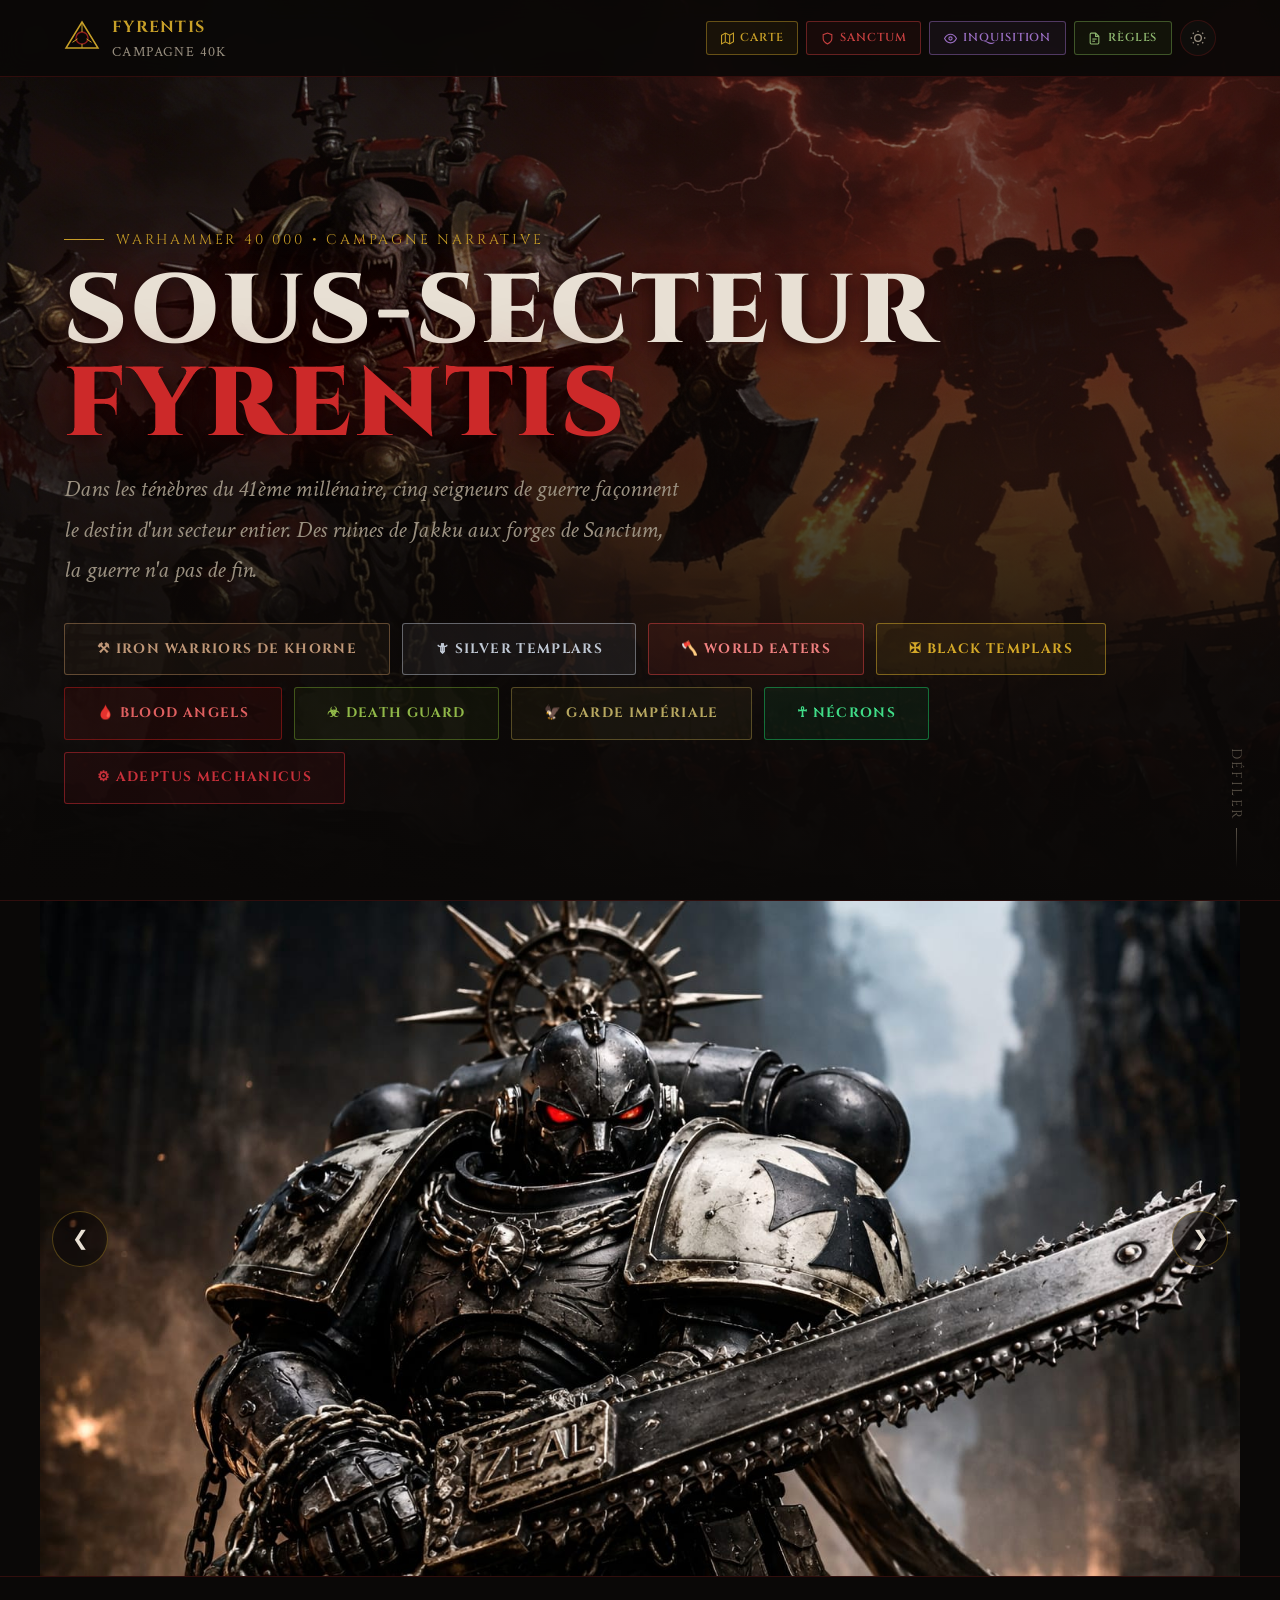
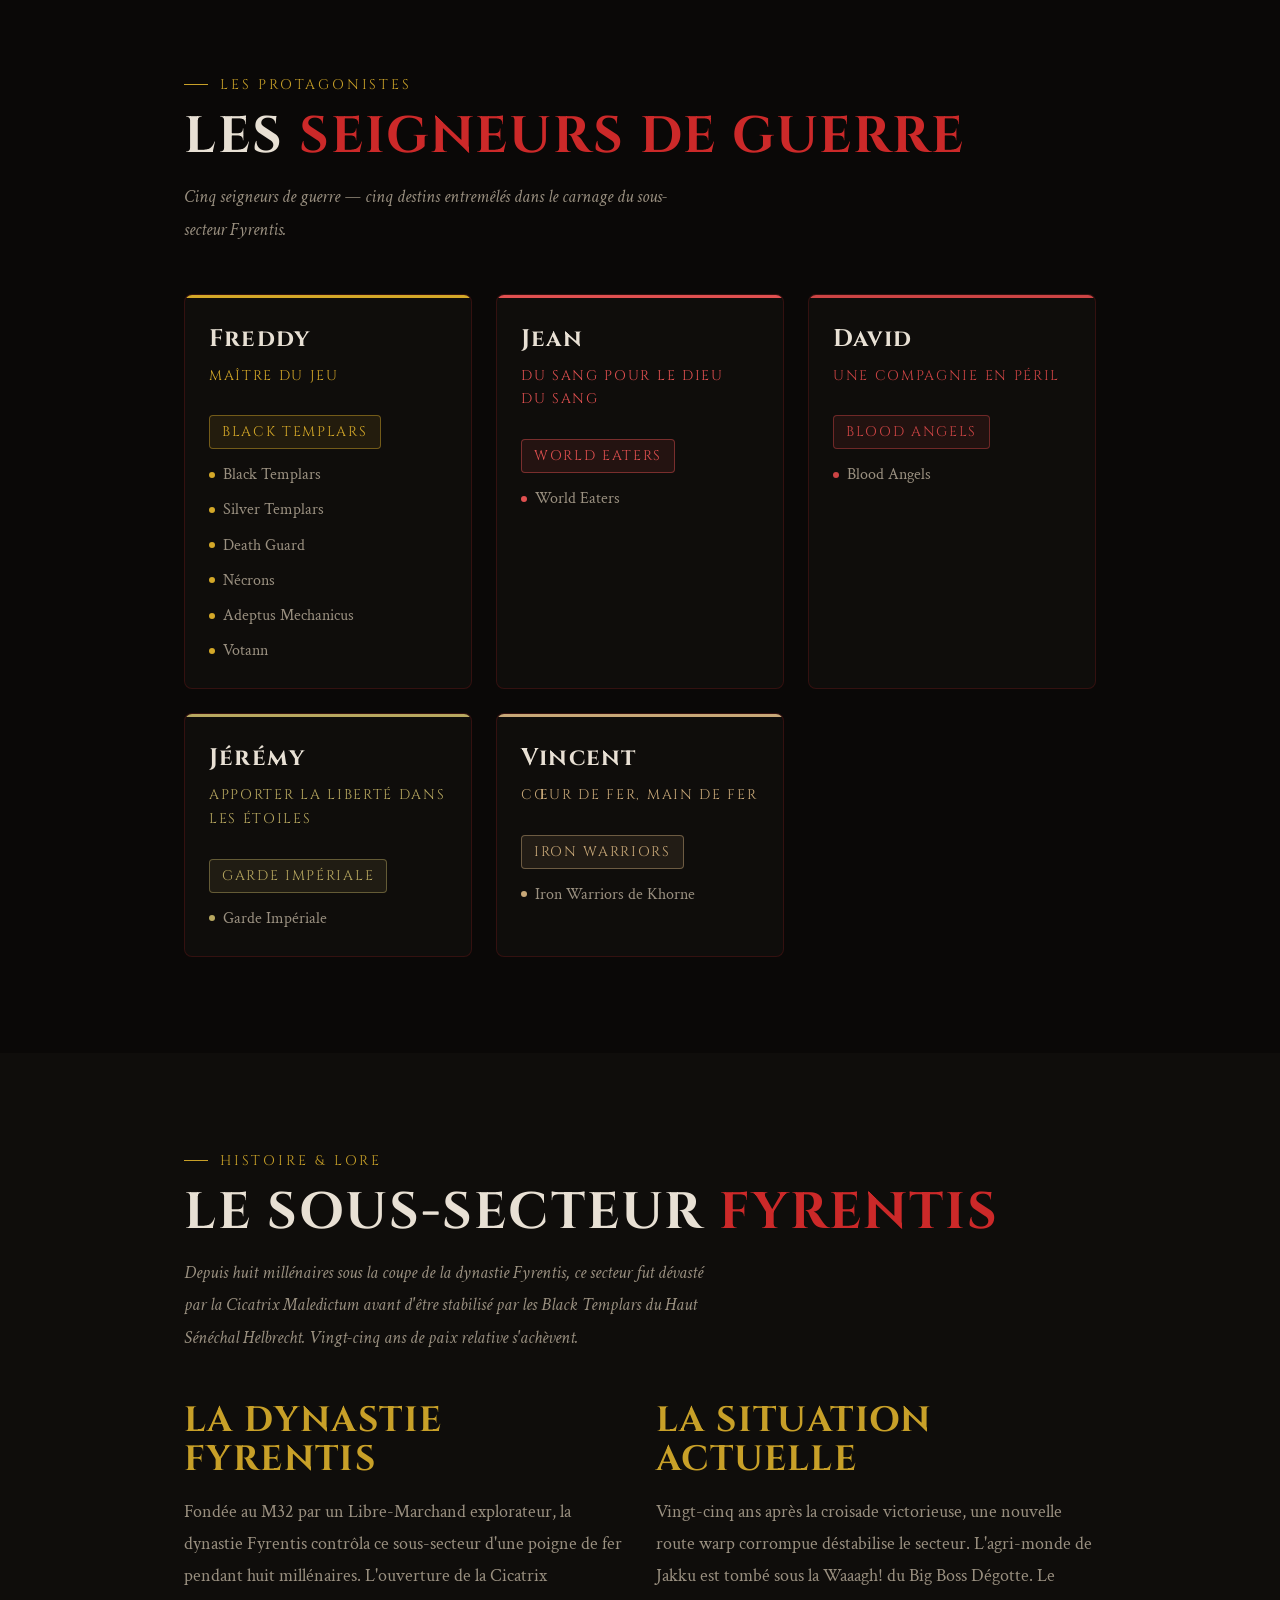
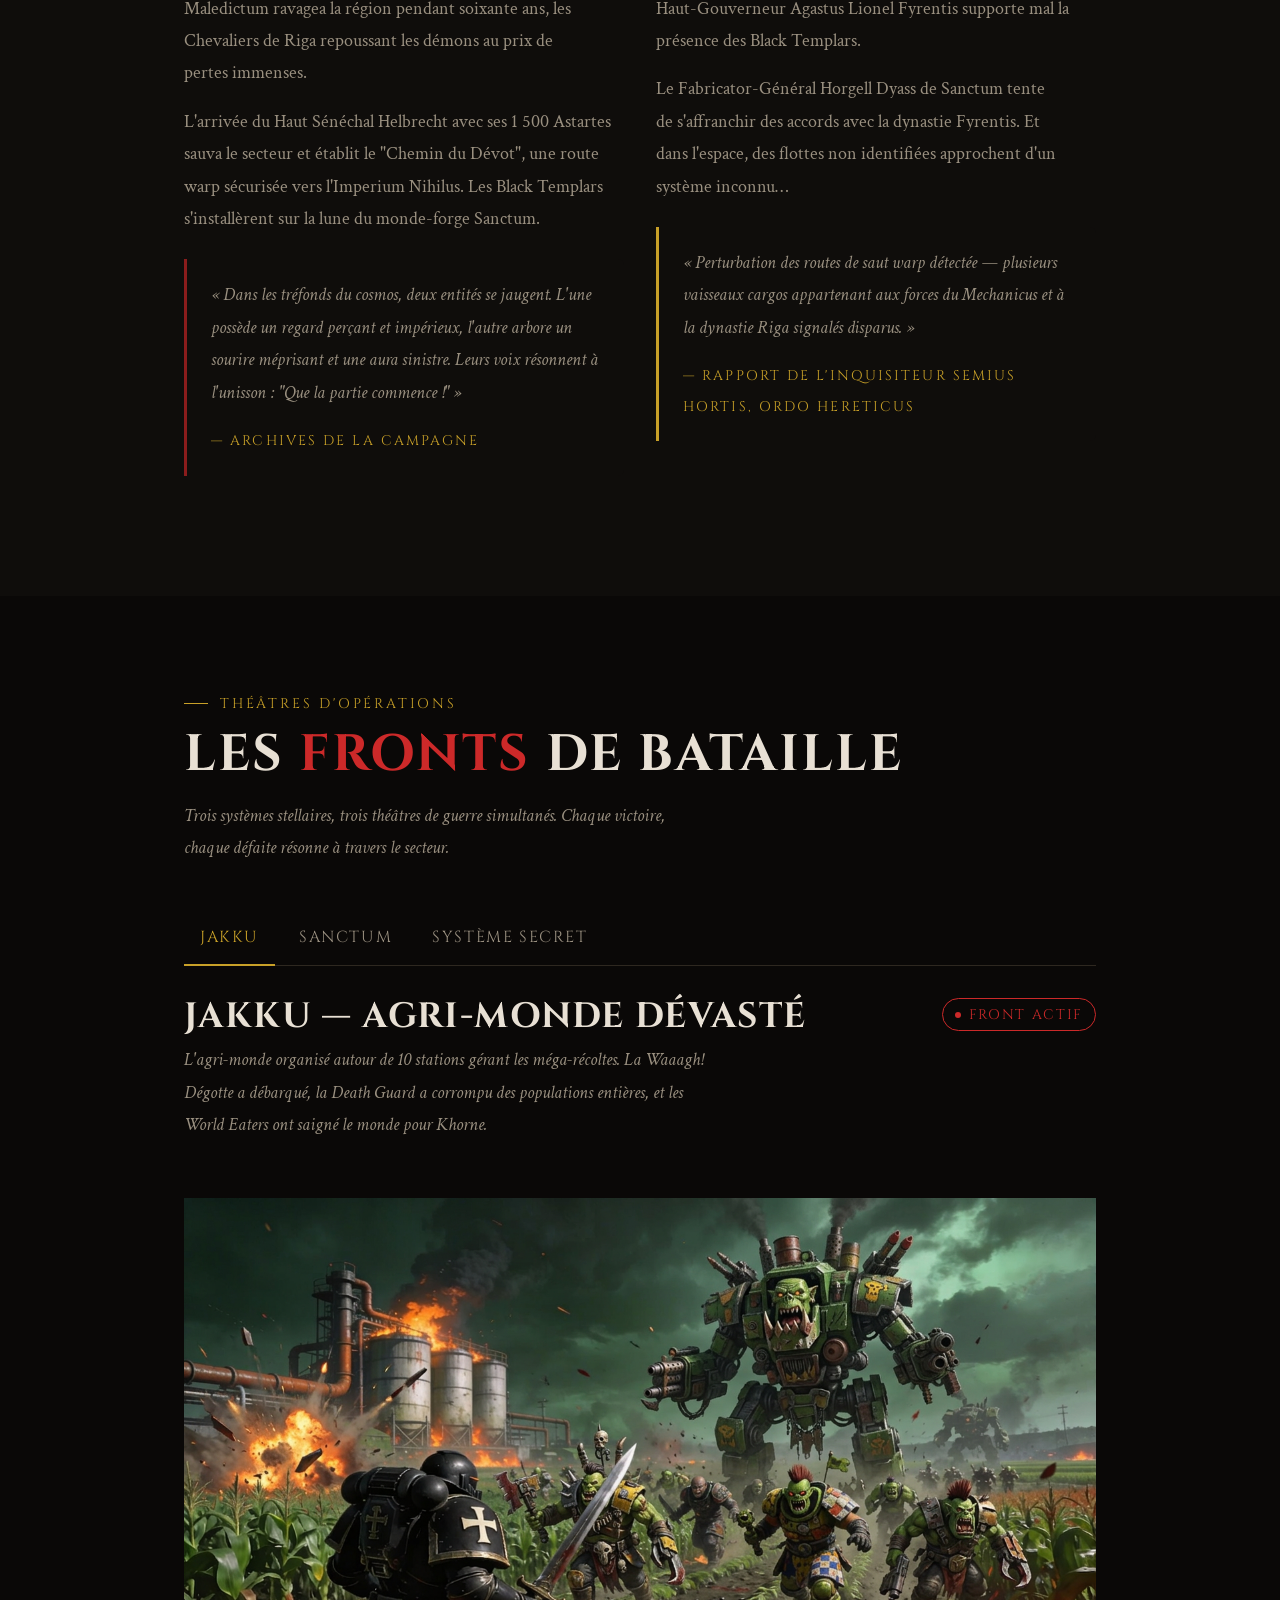
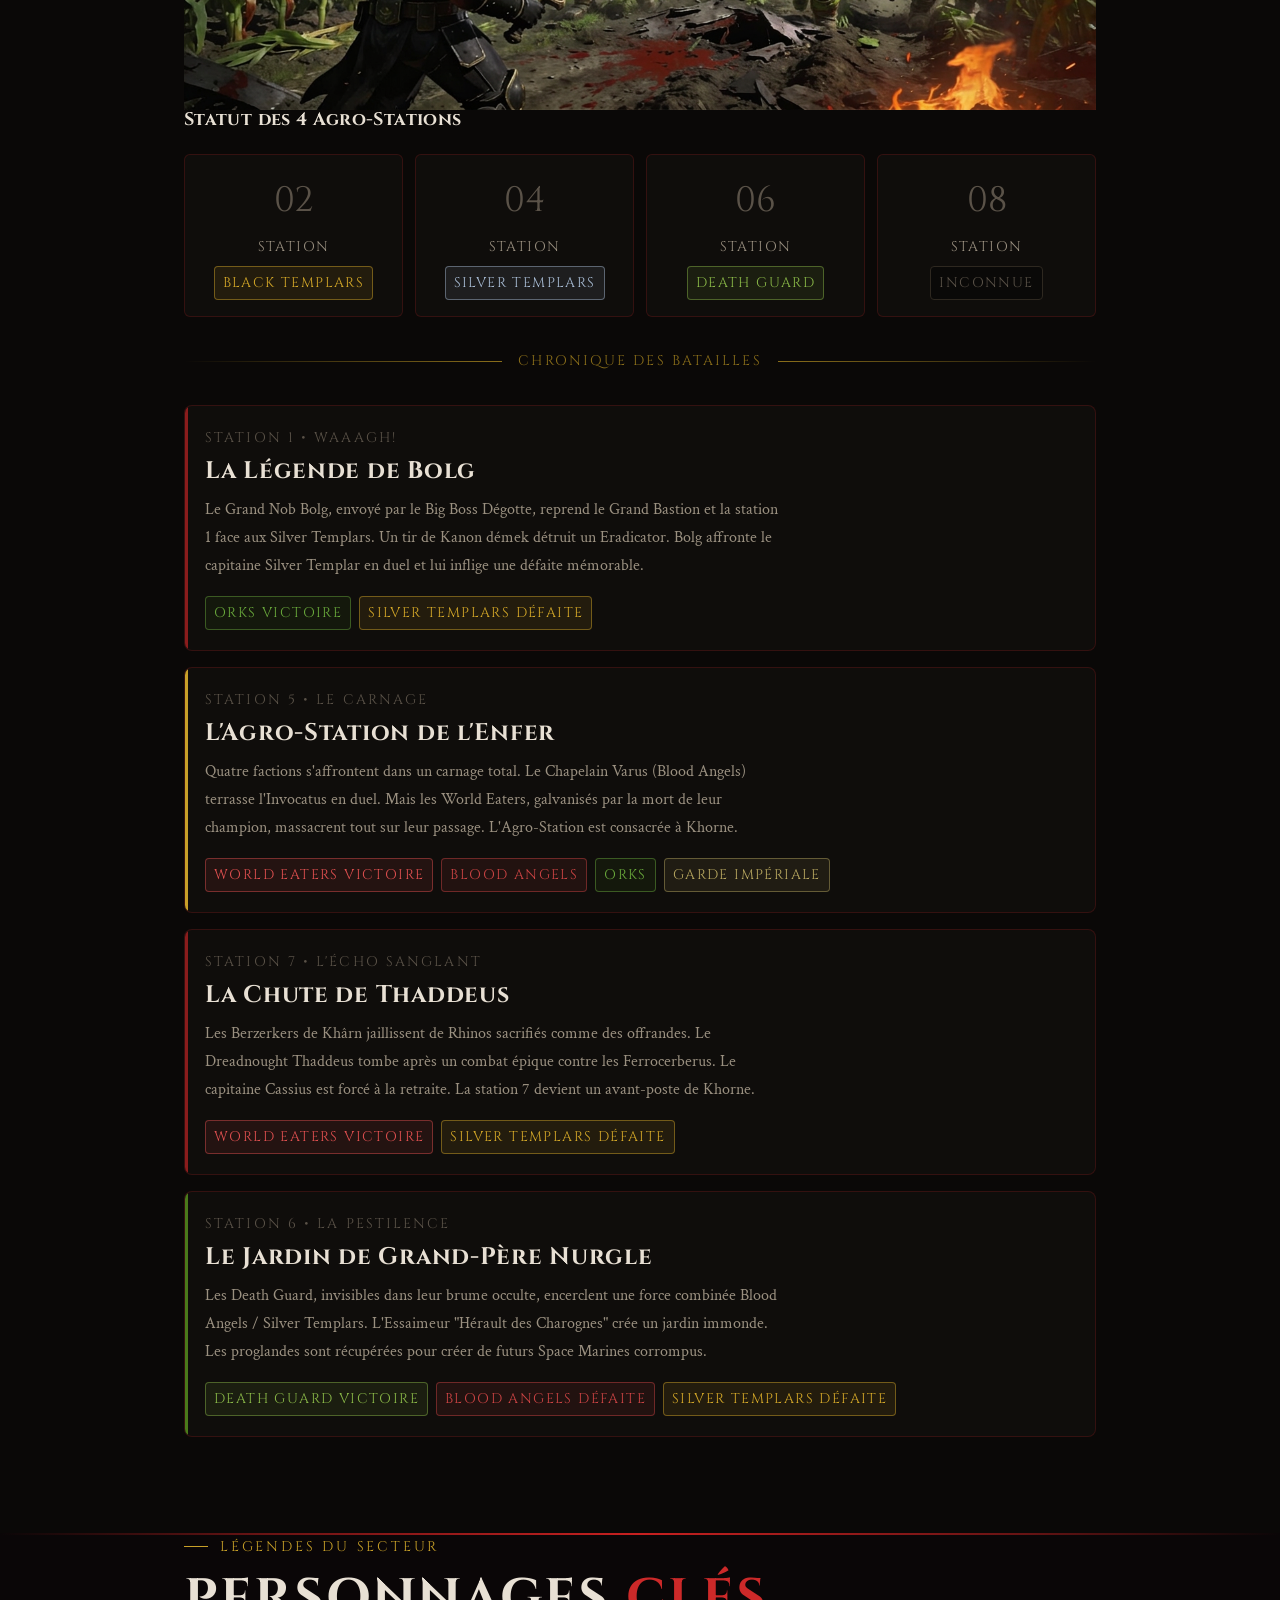
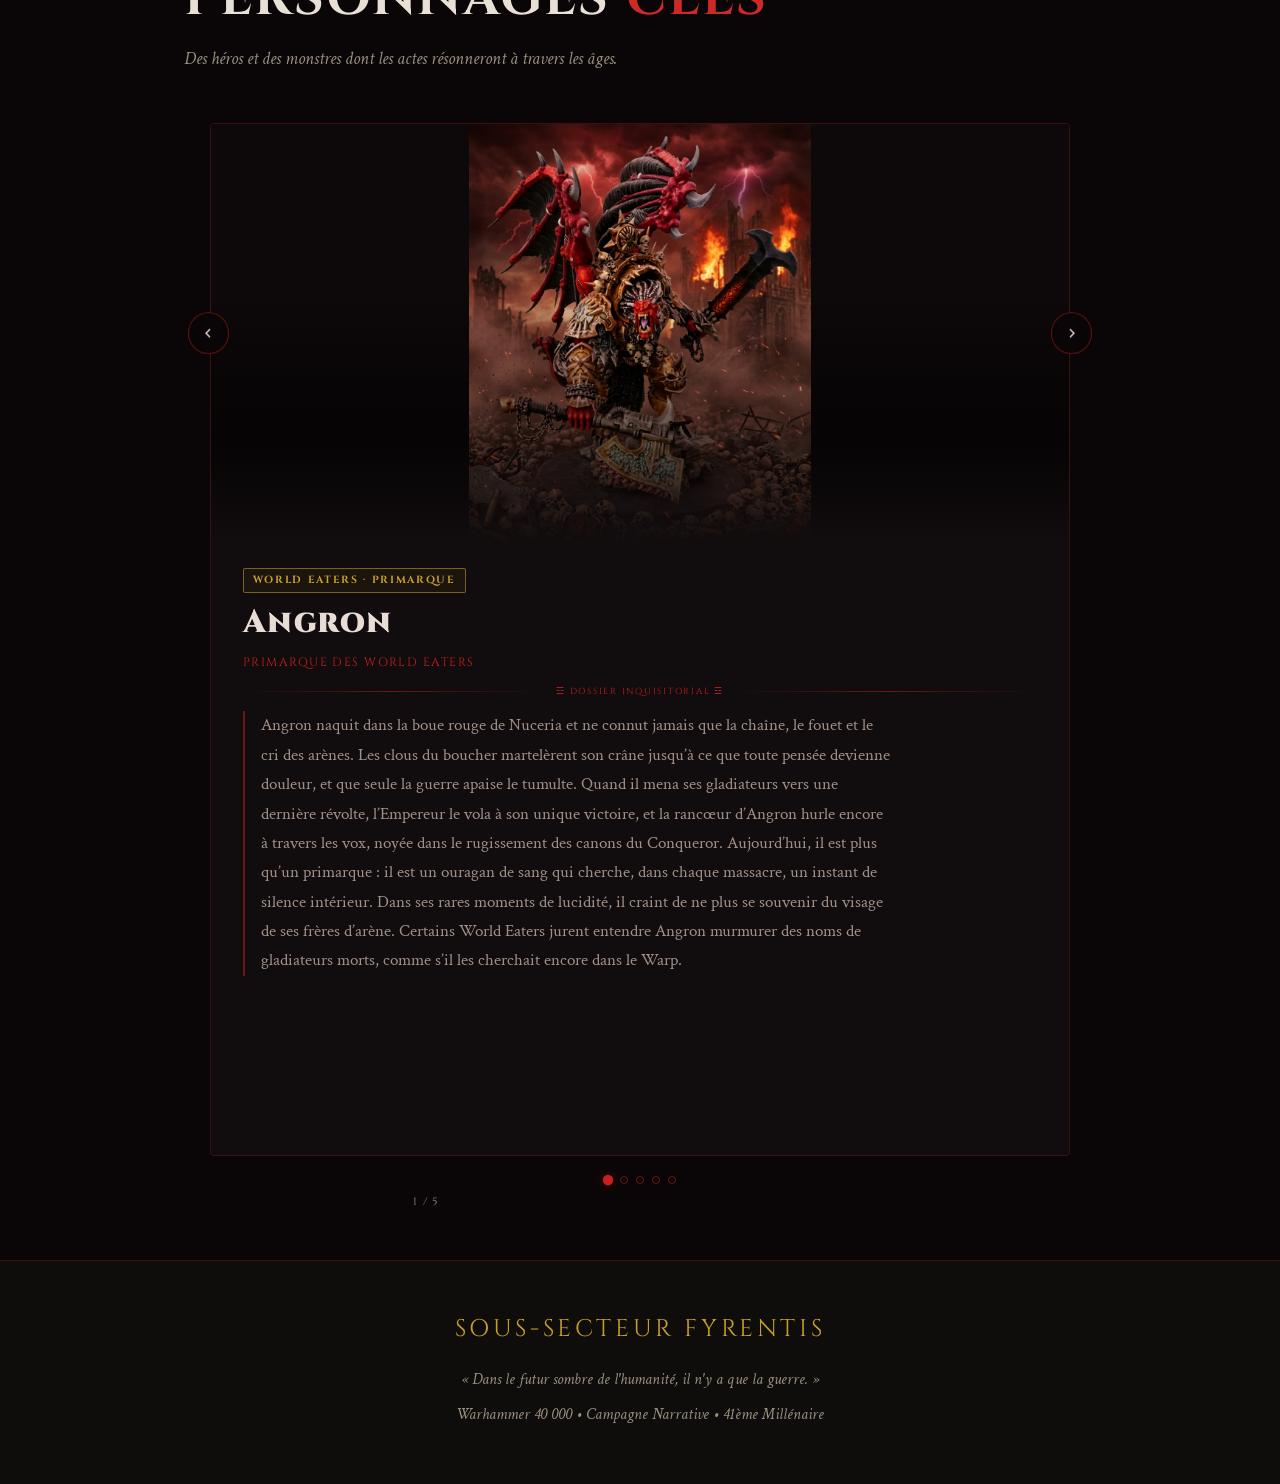
==== commit b46581c8: "nouvelle photo carroussel" ====
--- a/index.html
+++ b/index.html
@@ -441,6 +441,9 @@
 	  <li class="carousel__slide" role="listitem">
         <img src="assets/img/carroussel/28.jpg" loading="lazy">
       </li>
+	  <li class="carousel__slide" role="listitem">
+        <img src="assets/img/carroussel/29.jpg" loading="lazy">
+      </li>
     </ul>
 
     <button class="carousel__btn carousel__btn--prev" aria-label="Image précédente">&#10094;</button>
